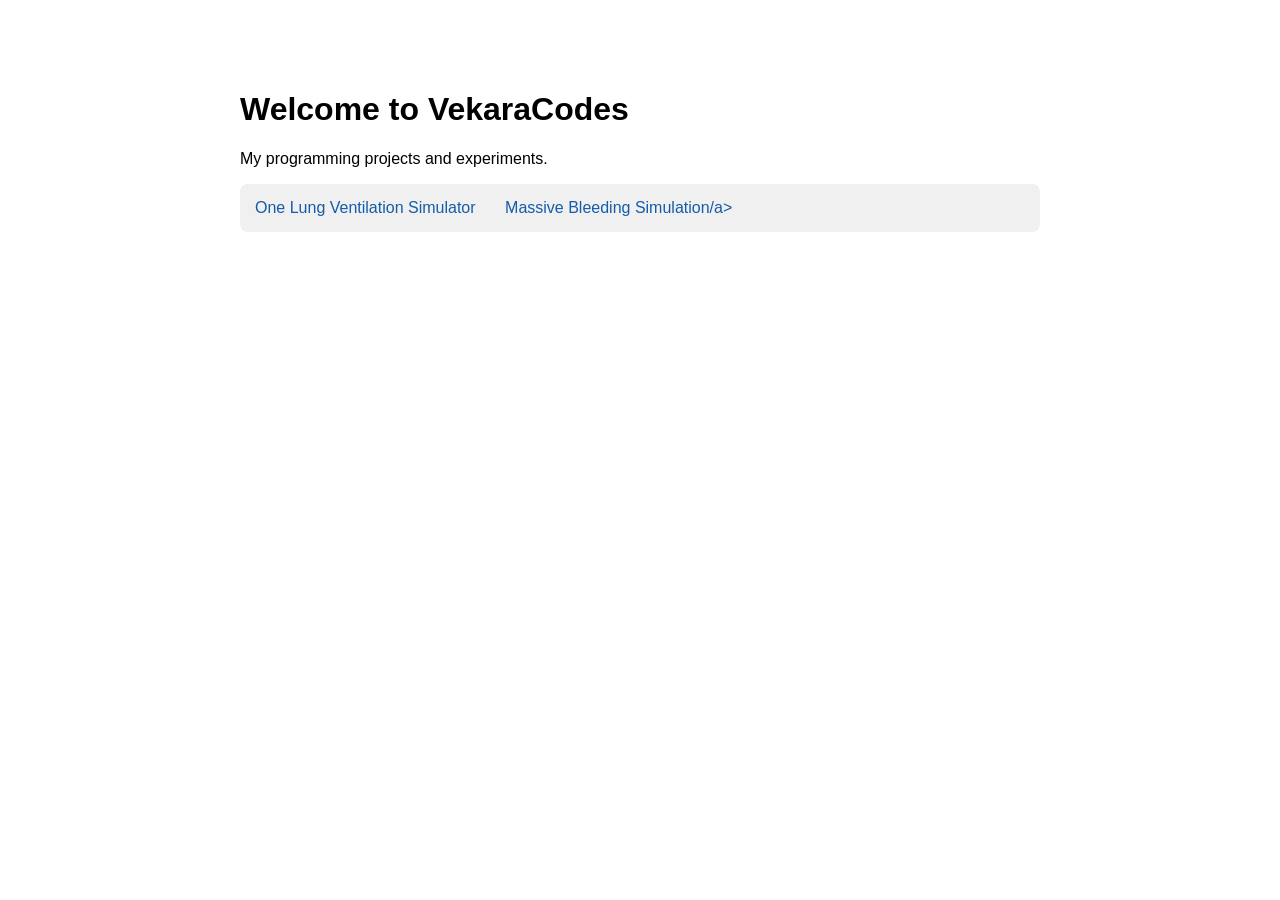
==== index.html @ c57f1594 "Add files via upload" ====
<!DOCTYPE html>
<html lang="en">
<head>
    <meta charset="UTF-8">
    <meta name="viewport"
          content="width=device-width, initial-scale=1">
    <title>VesaCodes</title>

    <style>
        body {
            font-family: Arial, sans-serif;
            max-width: 800px;
            margin: 50px auto;
            padding: 20px;
        }

        nav {
            background: #f0f0f0;
            padding: 15px;
            border-radius: 8px;
        }

        nav a {
            margin-right: 25px;
            text-decoration: none;
            color: #145ca8;
        }

        nav a:hover {
            text-decoration: underline;
        }
    </style>
</head>

<body>
    <h1>Welcome to VekaraCodes</h1>
    <p>My programming projects and experiments.</p>

    <nav>
        <a href="OneLungVentilation.html">One Lung Ventilation Simulator</a>
        <a href="MassiveBleed.html">Massive Bleeding Simulation/a>
    </nav>
</body>
</html>
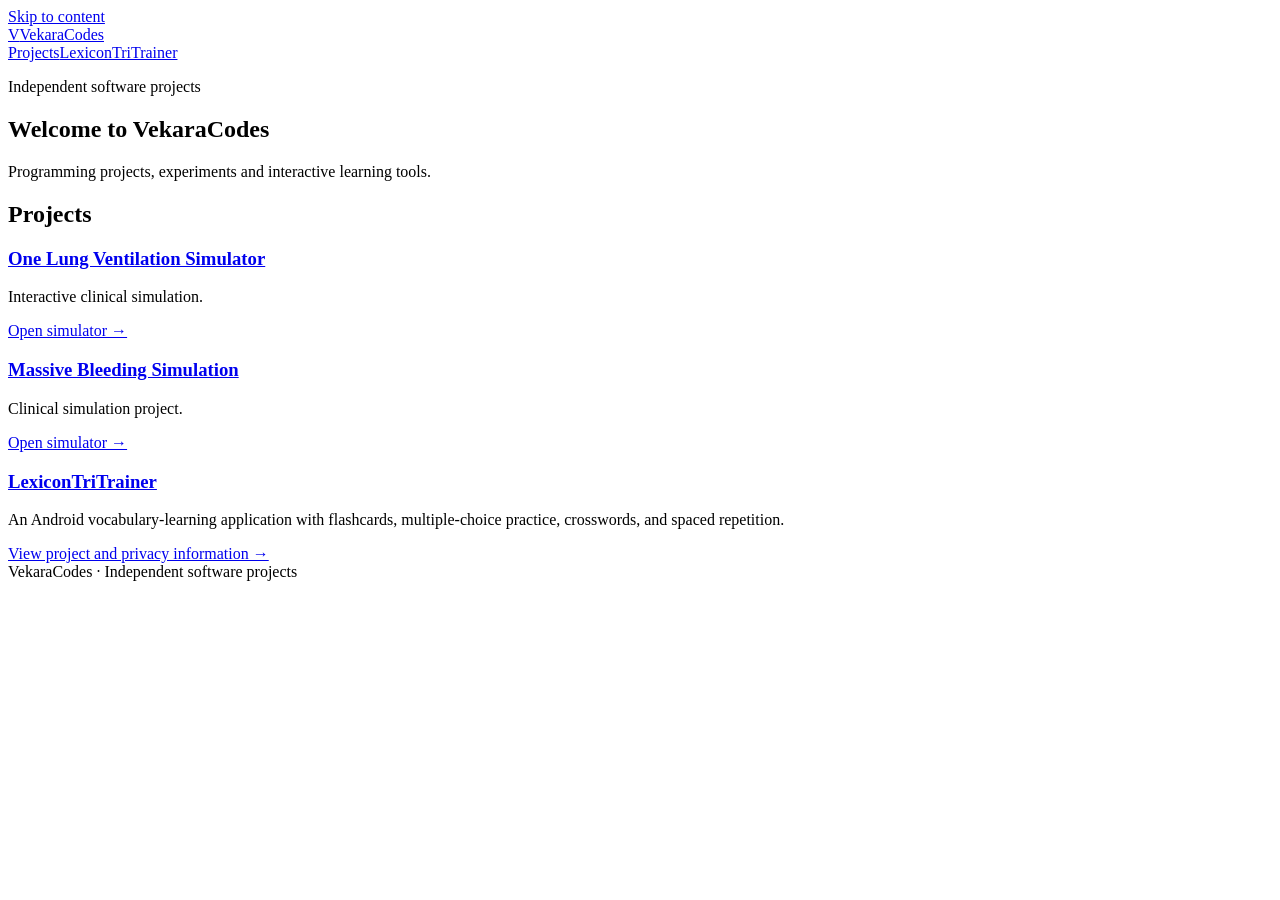
==== commit 13cdb9c7: "Add files via upload" ====
--- a/index.html
+++ b/index.html
@@ -1,45 +1,33 @@
-
 <!DOCTYPE html>
 <html lang="en">
 <head>
-    <meta charset="UTF-8">
-    <meta name="viewport"
-          content="width=device-width, initial-scale=1">
-    <title>VesaCodes</title>
-
-    <style>
-        body {
-            font-family: Arial, sans-serif;
-            max-width: 800px;
-            margin: 50px auto;
-            padding: 20px;
-        }
-
-        nav {
-            background: #f0f0f0;
-            padding: 15px;
-            border-radius: 8px;
-        }
-
-        nav a {
-            margin-right: 25px;
-            text-decoration: none;
-            color: #145ca8;
-        }
-
-        nav a:hover {
-            text-decoration: underline;
-        }
-    </style>
+  <meta charset="UTF-8">
+  <meta name="viewport" content="width=device-width, initial-scale=1">
+  <meta name="description" content="VekaraCodes: independent software projects, simulators and learning tools.">
+  <title>VekaraCodes | Projects</title>
+  <link rel="stylesheet" href="assets/site.css">
 </head>
-
 <body>
+<a class="skip-link" href="#main">Skip to content</a>
+<header class="site-header"><div class="site-header-inner">
+  <a class="brand" href="./"><span class="brand-mark">V</span>VekaraCodes</a>
+  <nav aria-label="Main navigation"><a href="#projects">Projects</a><a href="lexicontritrainer/">LexiconTriTrainer</a></nav>
+</div></header>
+<main class="container" id="main">
+  <section class="hero">
+    <p class="kicker">Independent software projects</p>
     <h1>Welcome to VekaraCodes</h1>
-    <p>My programming projects and experiments.</p>
-
-    <nav>
-        <a href="OneLungVentilation.html">One Lung Ventilation Simulator</a>
-        <a href="MassiveBleed.html">Massive Bleeding Simulation/a>
-    </nav>
+    <p class="lead">Programming projects, experiments and interactive learning tools.</p>
+  </section>
+  <section id="projects" aria-label="Software projects">
+    <h2 class="section-heading">Projects</h2>
+    <div class="project-list">
+      <article class="project"><h3><a href="OneLungVentilation.html">One Lung Ventilation Simulator</a></h3><p>Interactive clinical simulation.</p><a class="go" href="OneLungVentilation.html">Open simulator →</a></article>
+      <article class="project"><h3><a href="MassiveBleed.html">Massive Bleeding Simulation</a></h3><p>Clinical simulation project.</p><a class="go" href="MassiveBleed.html">Open simulator →</a></article>
+      <article class="project"><h3><a href="lexicontritrainer/">LexiconTriTrainer</a></h3><p>An Android vocabulary-learning application with flashcards, multiple-choice practice, crosswords, and spaced repetition.</p><a class="go" href="lexicontritrainer/">View project and privacy information →</a></article>
+    </div>
+  </section>
+</main>
+<footer><div class="container">VekaraCodes · Independent software projects</div></footer>
 </body>
 </html>
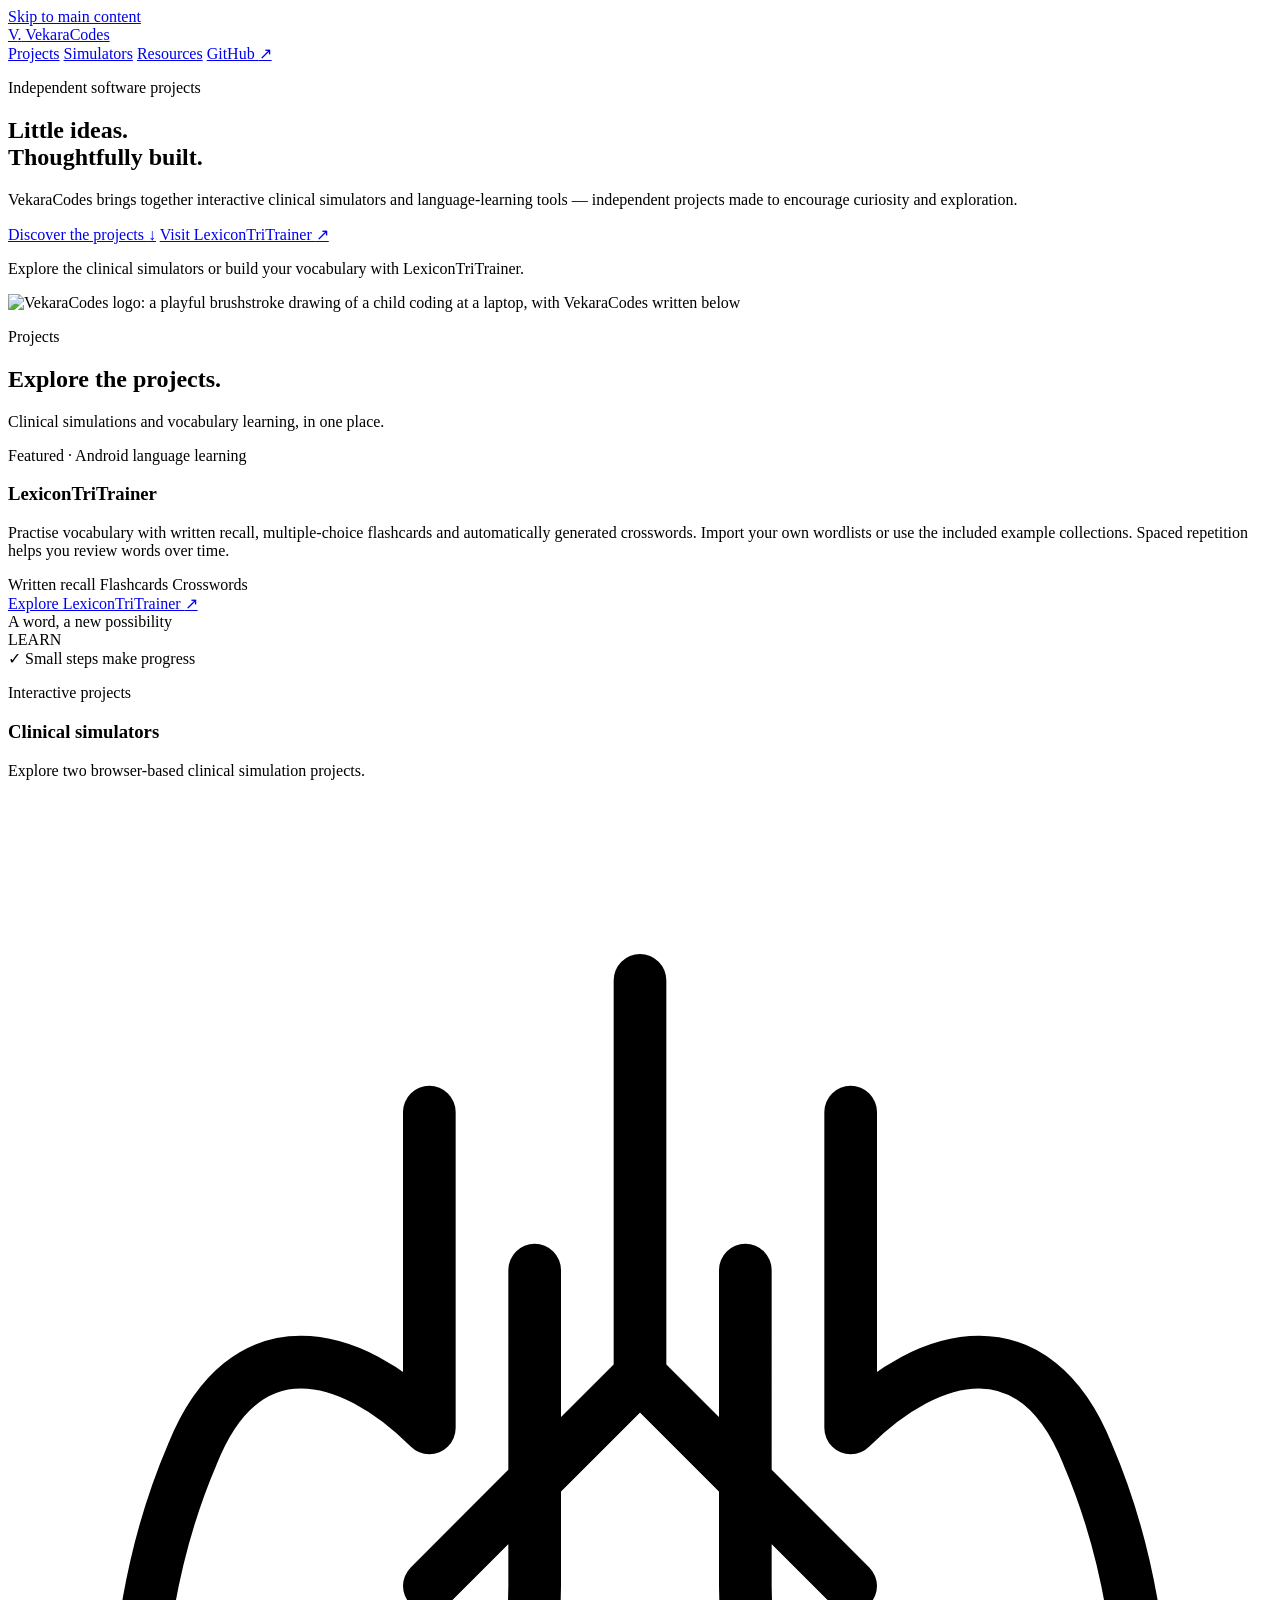
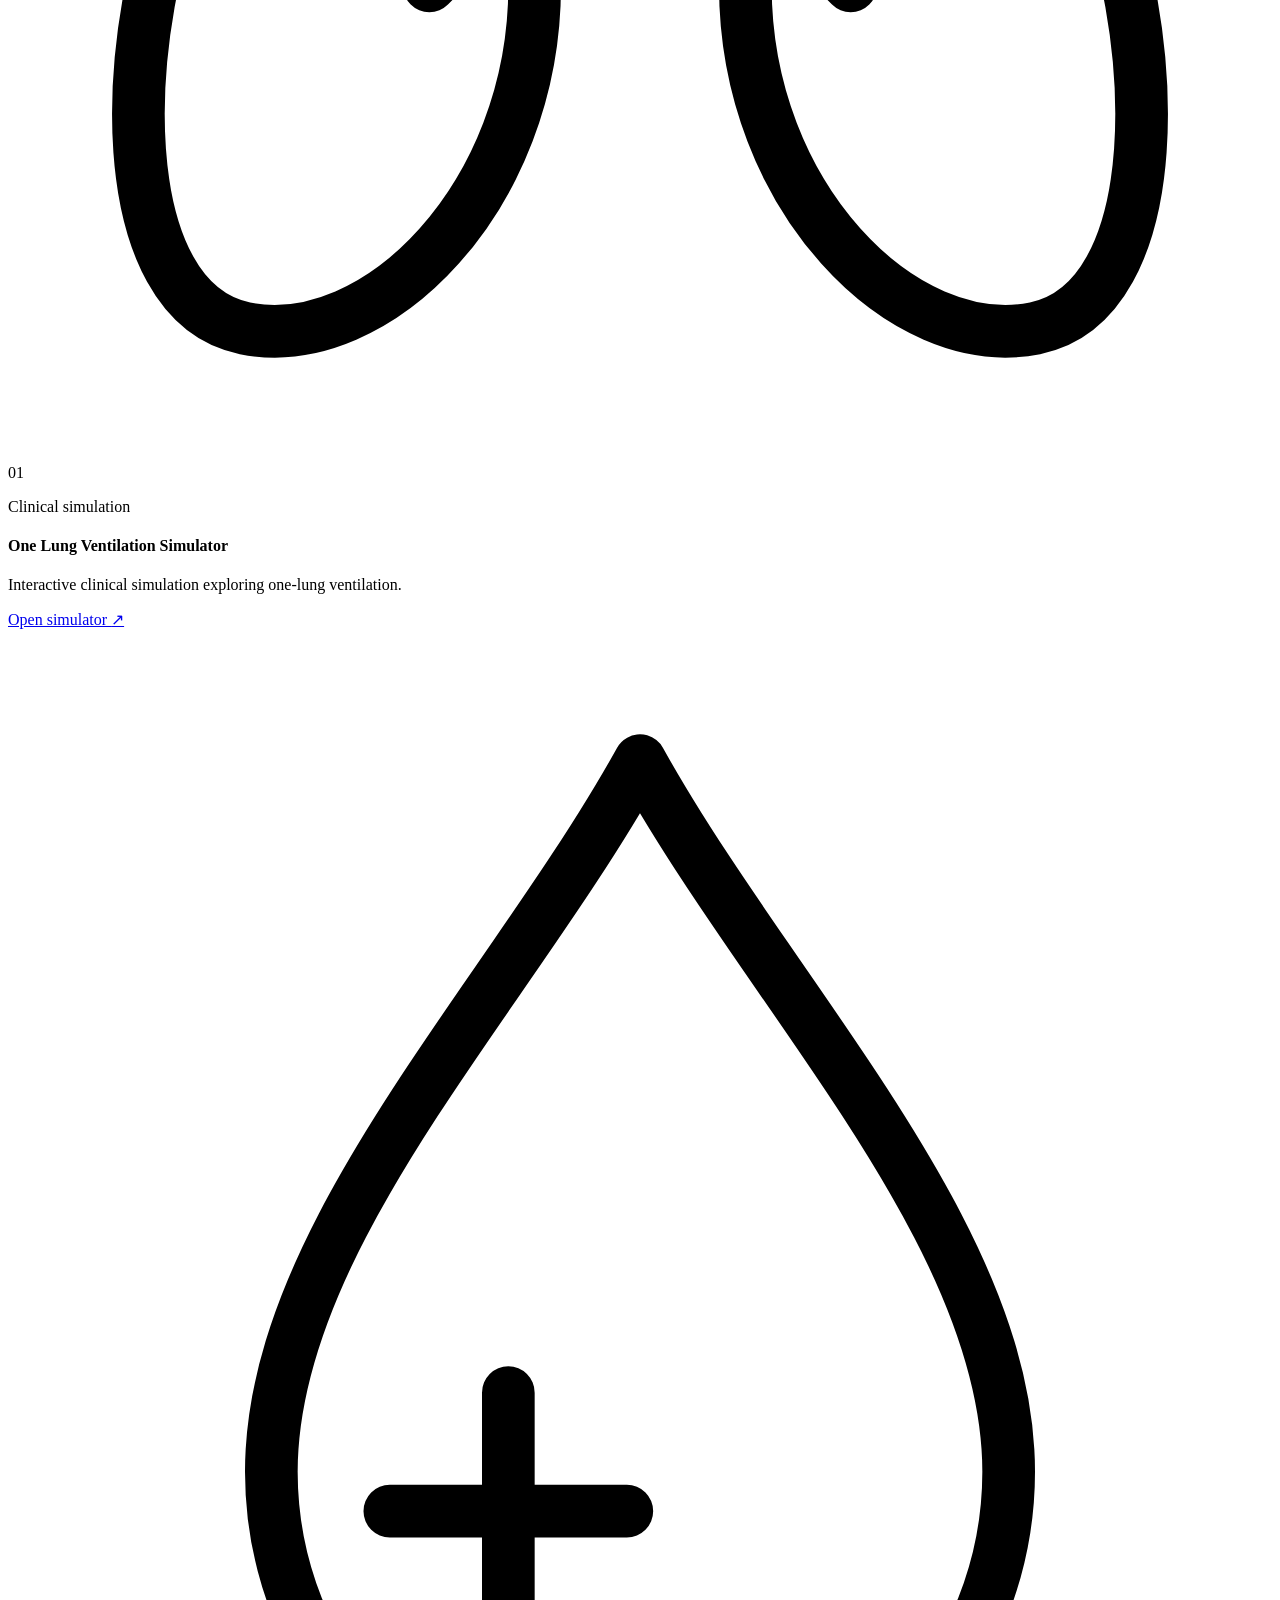
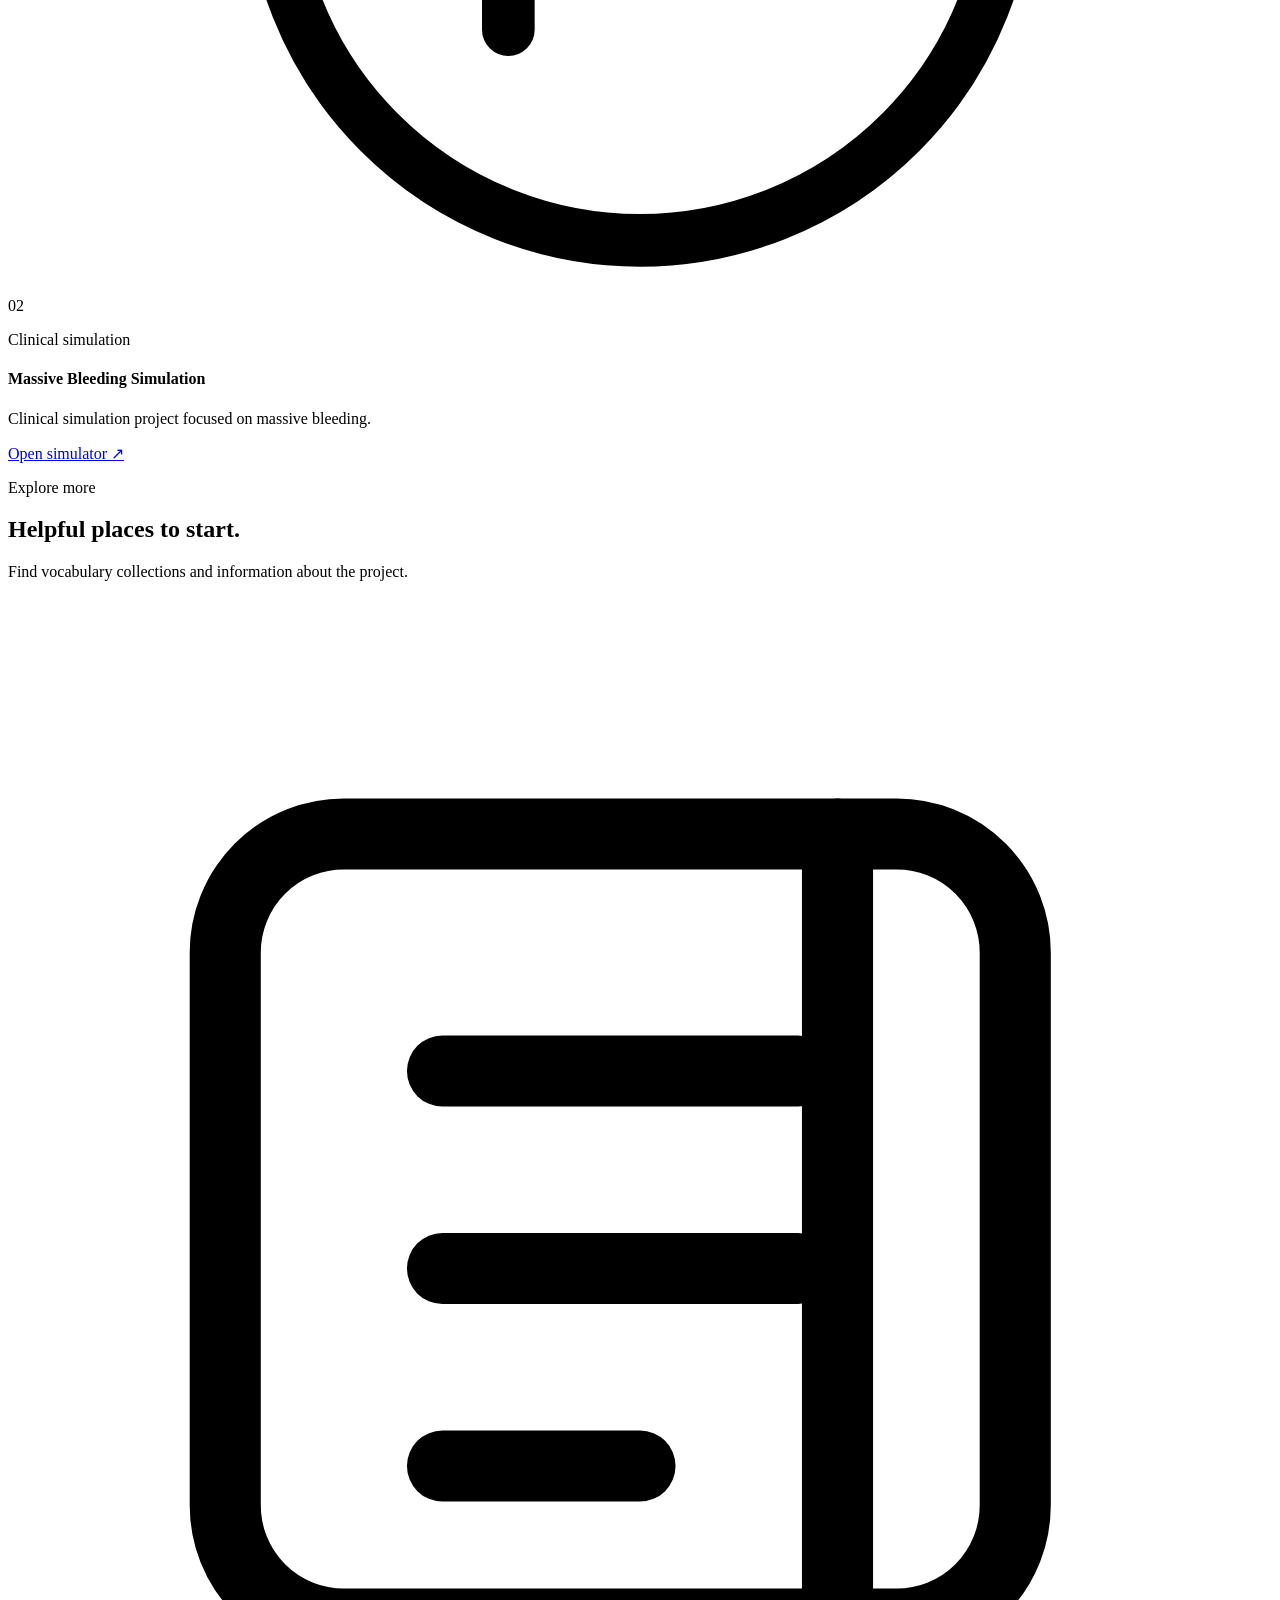
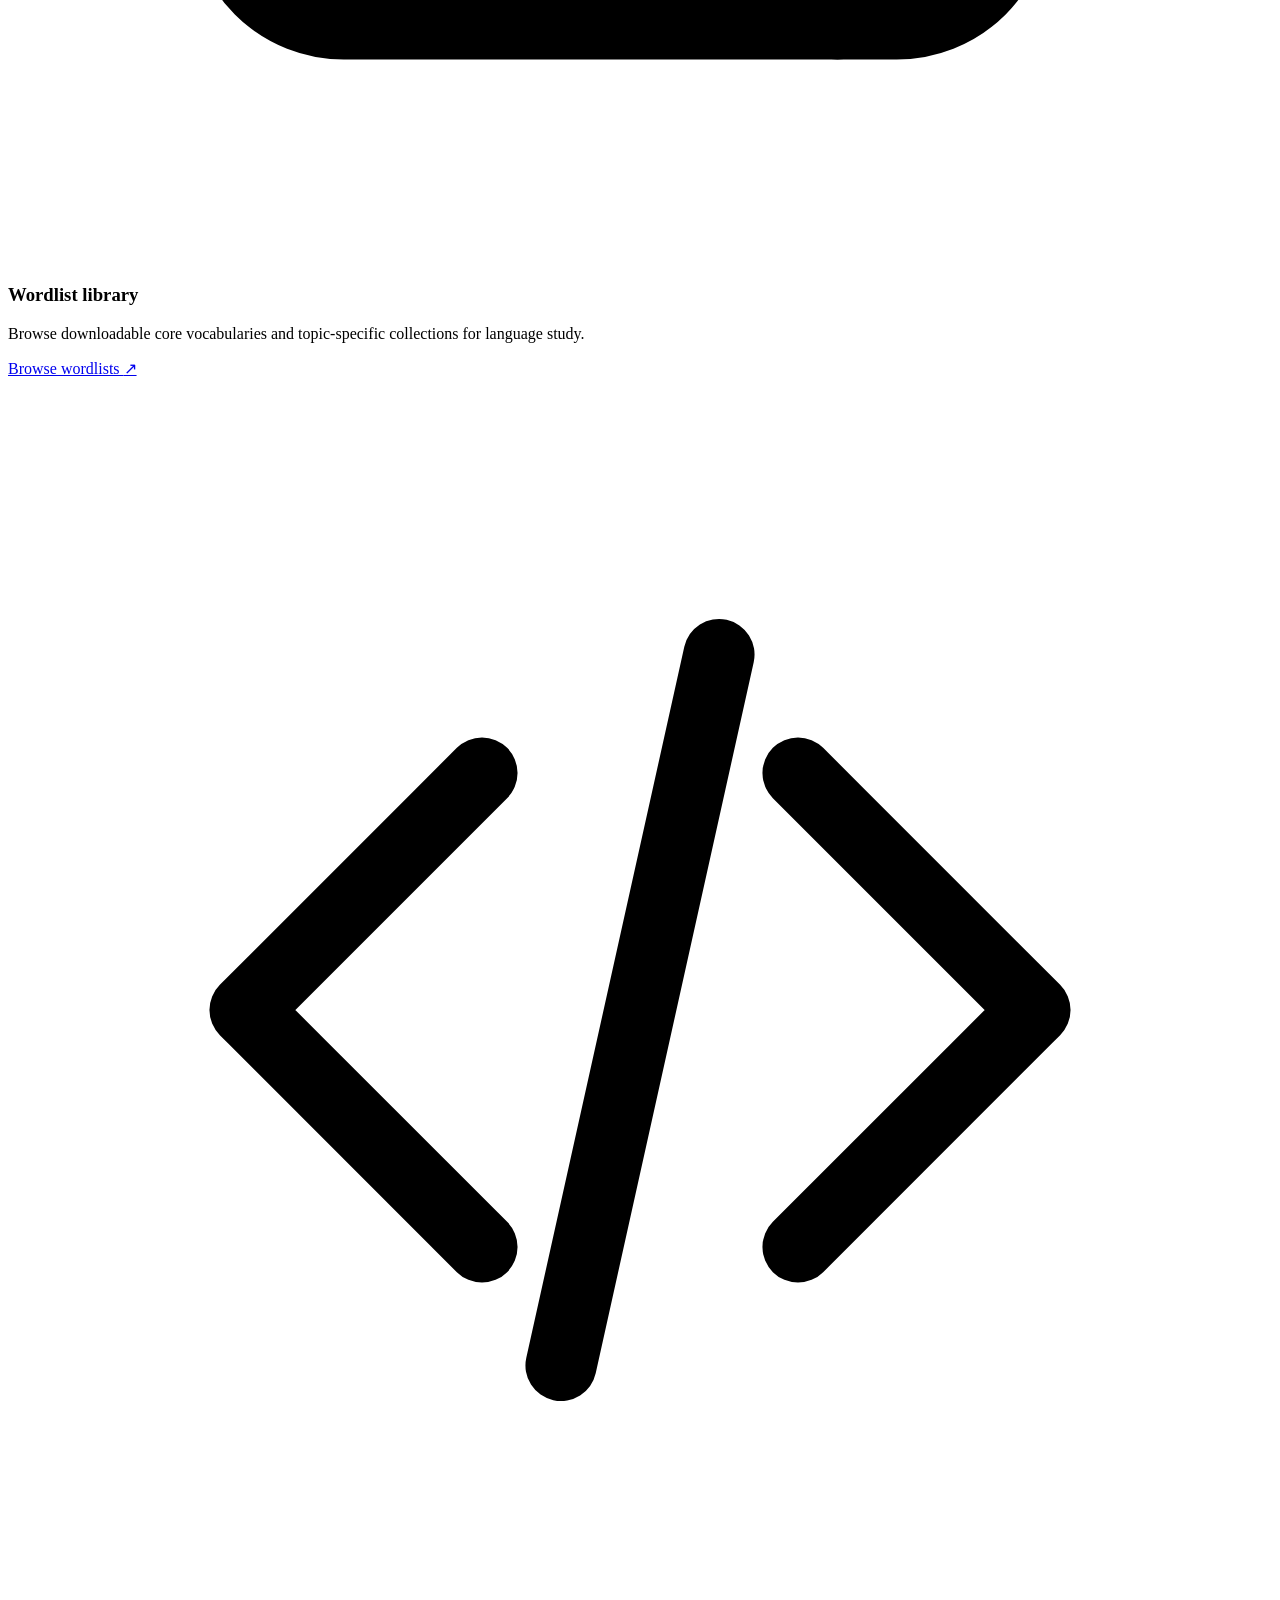
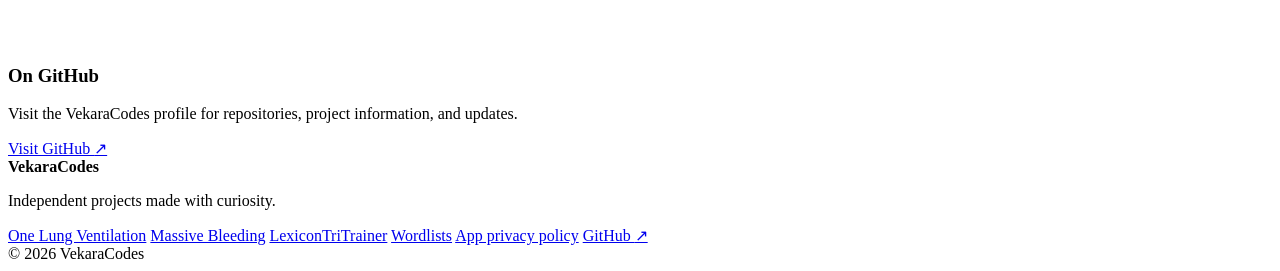
==== commit e663a41a: "Add files via upload" ====
--- a/index.html
+++ b/index.html
@@ -1,33 +1,174 @@
-<!DOCTYPE html>
+<!doctype html>
 <html lang="en">
 <head>
-  <meta charset="UTF-8">
+  <meta charset="utf-8">
   <meta name="viewport" content="width=device-width, initial-scale=1">
-  <meta name="description" content="VekaraCodes: independent software projects, simulators and learning tools.">
-  <title>VekaraCodes | Projects</title>
-  <link rel="stylesheet" href="assets/site.css">
+  <meta name="description" content="Explore VekaraCodes projects: clinical simulators, LexiconTriTrainer for Android, and free vocabulary wordlists.">
+  <meta name="theme-color" content="#f7f9f5">
+  <meta name="color-scheme" content="light">
+  <title>VekaraCodes — Little ideas, thoughtfully built</title>
+  <link rel="stylesheet" href="assets/vekaracodes-home.css">
 </head>
 <body>
-<a class="skip-link" href="#main">Skip to content</a>
-<header class="site-header"><div class="site-header-inner">
-  <a class="brand" href="./"><span class="brand-mark">V</span>VekaraCodes</a>
-  <nav aria-label="Main navigation"><a href="#projects">Projects</a><a href="lexicontritrainer/">LexiconTriTrainer</a></nav>
-</div></header>
-<main class="container" id="main">
-  <section class="hero">
-    <p class="kicker">Independent software projects</p>
-    <h1>Welcome to VekaraCodes</h1>
-    <p class="lead">Programming projects, experiments and interactive learning tools.</p>
-  </section>
-  <section id="projects" aria-label="Software projects">
-    <h2 class="section-heading">Projects</h2>
-    <div class="project-list">
-      <article class="project"><h3><a href="OneLungVentilation.html">One Lung Ventilation Simulator</a></h3><p>Interactive clinical simulation.</p><a class="go" href="OneLungVentilation.html">Open simulator →</a></article>
-      <article class="project"><h3><a href="MassiveBleed.html">Massive Bleeding Simulation</a></h3><p>Clinical simulation project.</p><a class="go" href="MassiveBleed.html">Open simulator →</a></article>
-      <article class="project"><h3><a href="lexicontritrainer/">LexiconTriTrainer</a></h3><p>An Android vocabulary-learning application with flashcards, multiple-choice practice, crosswords, and spaced repetition.</p><a class="go" href="lexicontritrainer/">View project and privacy information →</a></article>
+  <a class="skip-link" href="#main-content">Skip to main content</a>
+
+  <header class="site-header">
+    <div class="container nav-wrap">
+      <a class="site-brand" href="./" aria-label="VekaraCodes homepage">
+        <span class="brand-symbol" aria-hidden="true">V<span class="brand-dot">.</span></span>
+        <span>VekaraCodes</span>
+      </a>
+      <nav aria-label="Main navigation" class="site-nav">
+        <a href="#projects">Projects</a>
+        <a href="#simulators">Simulators</a>
+        <a href="#resources">Resources</a>
+        <a class="nav-external" href="https://github.com/VekaraCodes" target="_blank" rel="noopener noreferrer">GitHub <span aria-hidden="true">↗</span></a>
+      </nav>
     </div>
-  </section>
-</main>
-<footer><div class="container">VekaraCodes · Independent software projects</div></footer>
+  </header>
+
+  <main id="main-content">
+    <section class="hero" aria-labelledby="hero-title">
+      <div class="container hero-grid">
+        <div class="hero-copy">
+          <p class="eyebrow"><span class="eyebrow-marker" aria-hidden="true"></span> Independent software projects</p>
+          <h1 id="hero-title">Little ideas.<br><span>Thoughtfully built.</span></h1>
+          <p class="hero-description">VekaraCodes brings together interactive clinical simulators and language-learning tools — independent projects made to encourage curiosity and exploration.</p>
+          <div class="hero-actions">
+            <a class="button button-primary" href="#projects">Discover the projects <span aria-hidden="true">↓</span></a>
+            <a class="button button-outline" href="lexicontritrainer/">Visit LexiconTriTrainer <span aria-hidden="true">↗</span></a>
+          </div>
+          <p class="hero-caption">Explore the clinical simulators or build your vocabulary with LexiconTriTrainer.</p>
+        </div>
+        <div class="logo-composition">
+          <div class="logo-image-wrap">
+            <img src="assets/vekaracodes-logo.webp" alt="VekaraCodes logo: a playful brushstroke drawing of a child coding at a laptop, with VekaraCodes written below" width="1024" height="1024" fetchpriority="high" decoding="async">
+          </div>
+          <div class="logo-accent" aria-hidden="true"></div>
+        </div>
+      </div>
+    </section>
+
+    <section class="featured section" id="projects" aria-labelledby="projects-title">
+      <div class="container">
+        <div class="section-intro">
+          <p class="eyebrow"><span class="eyebrow-marker" aria-hidden="true"></span> Projects</p>
+          <h2 id="projects-title">Explore the projects.</h2>
+          <p>Clinical simulations and vocabulary learning, in one place.</p>
+        </div>
+        <article class="project-panel" aria-labelledby="lexicon-title">
+          <div class="project-content">
+            <span class="project-type">Featured · Android language learning</span>
+            <h3 id="lexicon-title">LexiconTriTrainer</h3>
+            <p>Practise vocabulary with written recall, multiple-choice flashcards and automatically generated crosswords. Import your own wordlists or use the included example collections. Spaced repetition helps you review words over time.</p>
+            <div class="project-modes" aria-label="Training modes">
+              <span>Written recall</span>
+              <span>Flashcards</span>
+              <span>Crosswords</span>
+            </div>
+            <a class="button button-light" href="lexicontritrainer/">Explore LexiconTriTrainer <span aria-hidden="true">↗</span></a>
+          </div>
+          <div class="project-illustration" aria-hidden="true">
+            <div class="mini-window">
+              <div class="mini-window-head"><span class="mini-caption">A word, a new possibility</span><span class="mini-dots"><i></i><i></i><i></i></span></div>
+              <div class="letter-tiles">
+                <span>L</span><span>E</span><span>A</span><span>R</span><span>N</span>
+              </div>
+              <div class="mini-divider"></div>
+              <div class="mini-lines"><i></i><i></i><i></i></div>
+              <div class="mini-check"><span aria-hidden="true">✓</span> Small steps make progress</div>
+            </div>
+          </div>
+        </article>
+
+        <div class="simulation-section" id="simulators" aria-labelledby="simulators-title">
+          <div class="simulation-heading">
+            <div>
+              <p class="eyebrow"><span class="eyebrow-marker" aria-hidden="true"></span> Interactive projects</p>
+              <h3 id="simulators-title">Clinical simulators</h3>
+            </div>
+            <p>Explore two browser-based clinical simulation projects.</p>
+          </div>
+          <div class="simulation-grid">
+            <article class="simulation-card" aria-labelledby="lung-title">
+              <div class="simulation-card-top">
+                <div class="simulation-icon" aria-hidden="true">
+                  <svg viewBox="0 0 48 48" fill="none" stroke="currentColor" stroke-width="2" stroke-linecap="round" stroke-linejoin="round">
+                    <path d="M24 7v15m0 0-8 8m8-8 8 8M16 12v12c-3-3-7-4-9 1-3 7-3 17 2 18 5 1 11-5 11-13V18m12-6v12c3-3 7-4 9 1 3 7 3 17-2 18-5 1-11-5-11-13V18"/>
+                  </svg>
+                </div>
+                <span class="simulation-number">01</span>
+              </div>
+              <p class="simulation-tag">Clinical simulation</p>
+              <h4 id="lung-title">One Lung Ventilation Simulator</h4>
+              <p>Interactive clinical simulation exploring one-lung ventilation.</p>
+              <a class="card-link" href="OneLungVentilation.html">Open simulator <span aria-hidden="true">↗</span></a>
+            </article>
+            <article class="simulation-card" aria-labelledby="bleed-title">
+              <div class="simulation-card-top">
+                <div class="simulation-icon" aria-hidden="true">
+                  <svg viewBox="0 0 48 48" fill="none" stroke="currentColor" stroke-width="2" stroke-linecap="round" stroke-linejoin="round">
+                    <path d="M24 5C19 14 10 23 10 32a14 14 0 0 0 28 0C38 23 29 14 24 5Z"/>
+                    <path d="M19 29v9m-4.5-4.5h9"/>
+                  </svg>
+                </div>
+                <span class="simulation-number">02</span>
+              </div>
+              <p class="simulation-tag">Clinical simulation</p>
+              <h4 id="bleed-title">Massive Bleeding Simulation</h4>
+              <p>Clinical simulation project focused on massive bleeding.</p>
+              <a class="card-link" href="MassiveBleed.html">Open simulator <span aria-hidden="true">↗</span></a>
+            </article>
+          </div>
+        </div>
+      </div>
+    </section>
+
+    <section id="resources" class="resources section" aria-labelledby="resources-title">
+      <div class="container">
+        <div class="section-intro">
+          <p class="eyebrow"><span class="eyebrow-marker" aria-hidden="true"></span> Explore more</p>
+          <h2 id="resources-title">Helpful places to start.</h2>
+          <p>Find vocabulary collections and information about the project.</p>
+        </div>
+        <div class="resource-grid">
+          <article class="resource-card">
+            <div class="resource-icon" aria-hidden="true">
+              <svg viewBox="0 0 32 32" fill="none" stroke="currentColor" stroke-width="1.8" stroke-linecap="round" stroke-linejoin="round"><rect x="5.5" y="6" width="20" height="20" rx="3"/><path d="M11 12h9M11 17h9M11 22h5M21 6v20"/></svg>
+            </div>
+            <h3>Wordlist library</h3>
+            <p>Browse downloadable core vocabularies and topic-specific collections for language study.</p>
+            <a class="card-link" href="lexicontritrainer/wordlists/">Browse wordlists <span aria-hidden="true">↗</span></a>
+          </article>
+          <article class="resource-card">
+            <div class="resource-icon" aria-hidden="true">
+              <svg viewBox="0 0 32 32" fill="none" stroke="currentColor" stroke-width="1.8" stroke-linecap="round" stroke-linejoin="round"><path d="M12 10 6 16l6 6M20 10l6 6-6 6M18 7l-4 18"/></svg>
+            </div>
+            <h3>On GitHub</h3>
+            <p>Visit the VekaraCodes profile for repositories, project information, and updates.</p>
+            <a class="card-link" href="https://github.com/VekaraCodes" target="_blank" rel="noopener noreferrer">Visit GitHub <span aria-hidden="true">↗</span></a>
+          </article>
+        </div>
+      </div>
+    </section>
+  </main>
+
+  <footer class="site-footer">
+    <div class="container footer-content">
+      <div>
+        <strong>VekaraCodes</strong>
+        <p>Independent projects made with curiosity.</p>
+      </div>
+      <nav aria-label="Footer navigation" class="footer-links">
+        <a href="OneLungVentilation.html">One Lung Ventilation</a>
+        <a href="MassiveBleed.html">Massive Bleeding</a>
+        <a href="lexicontritrainer/">LexiconTriTrainer</a>
+        <a href="lexicontritrainer/wordlists/">Wordlists</a>
+        <a href="lexicontritrainer/privacy-policy.html">App privacy policy</a>
+        <a href="https://github.com/VekaraCodes" target="_blank" rel="noopener noreferrer">GitHub <span aria-hidden="true">↗</span></a>
+      </nav>
+    </div>
+    <div class="container footer-bottom">© 2026 VekaraCodes</div>
+  </footer>
 </body>
 </html>
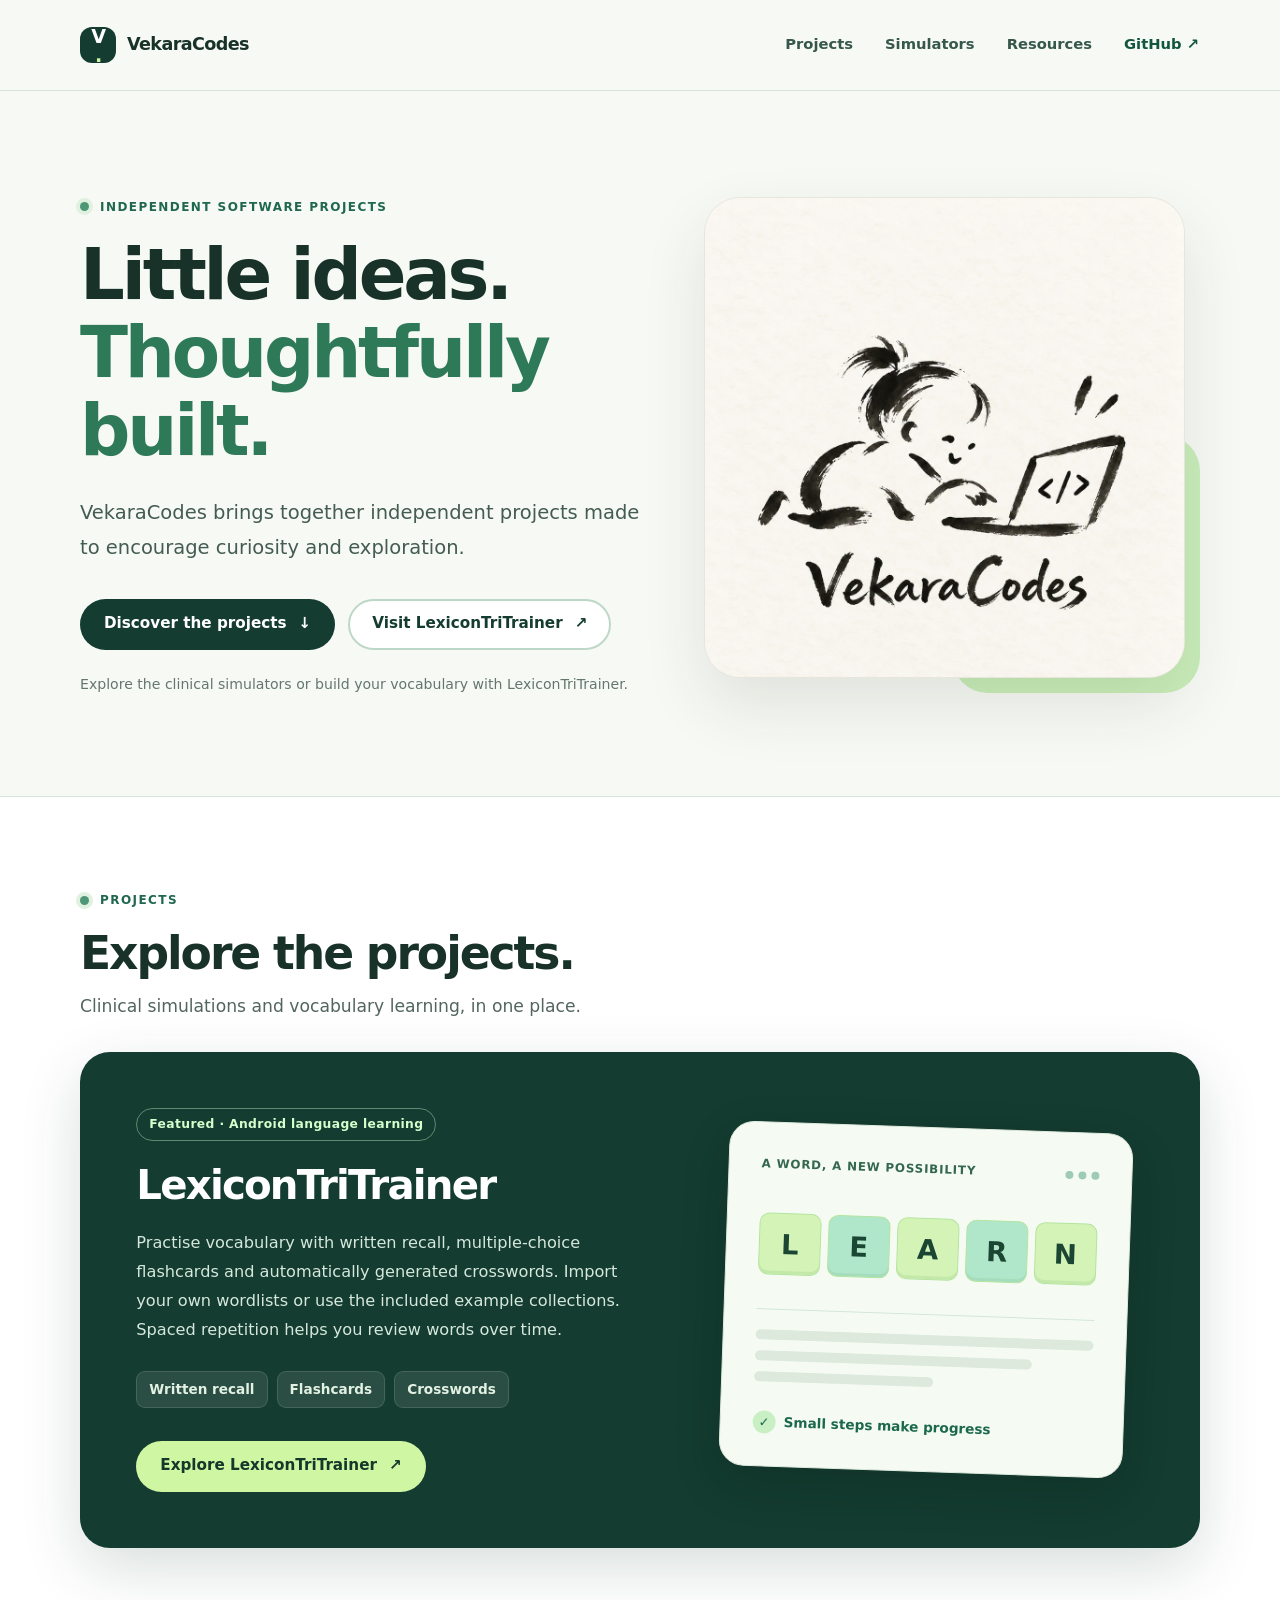
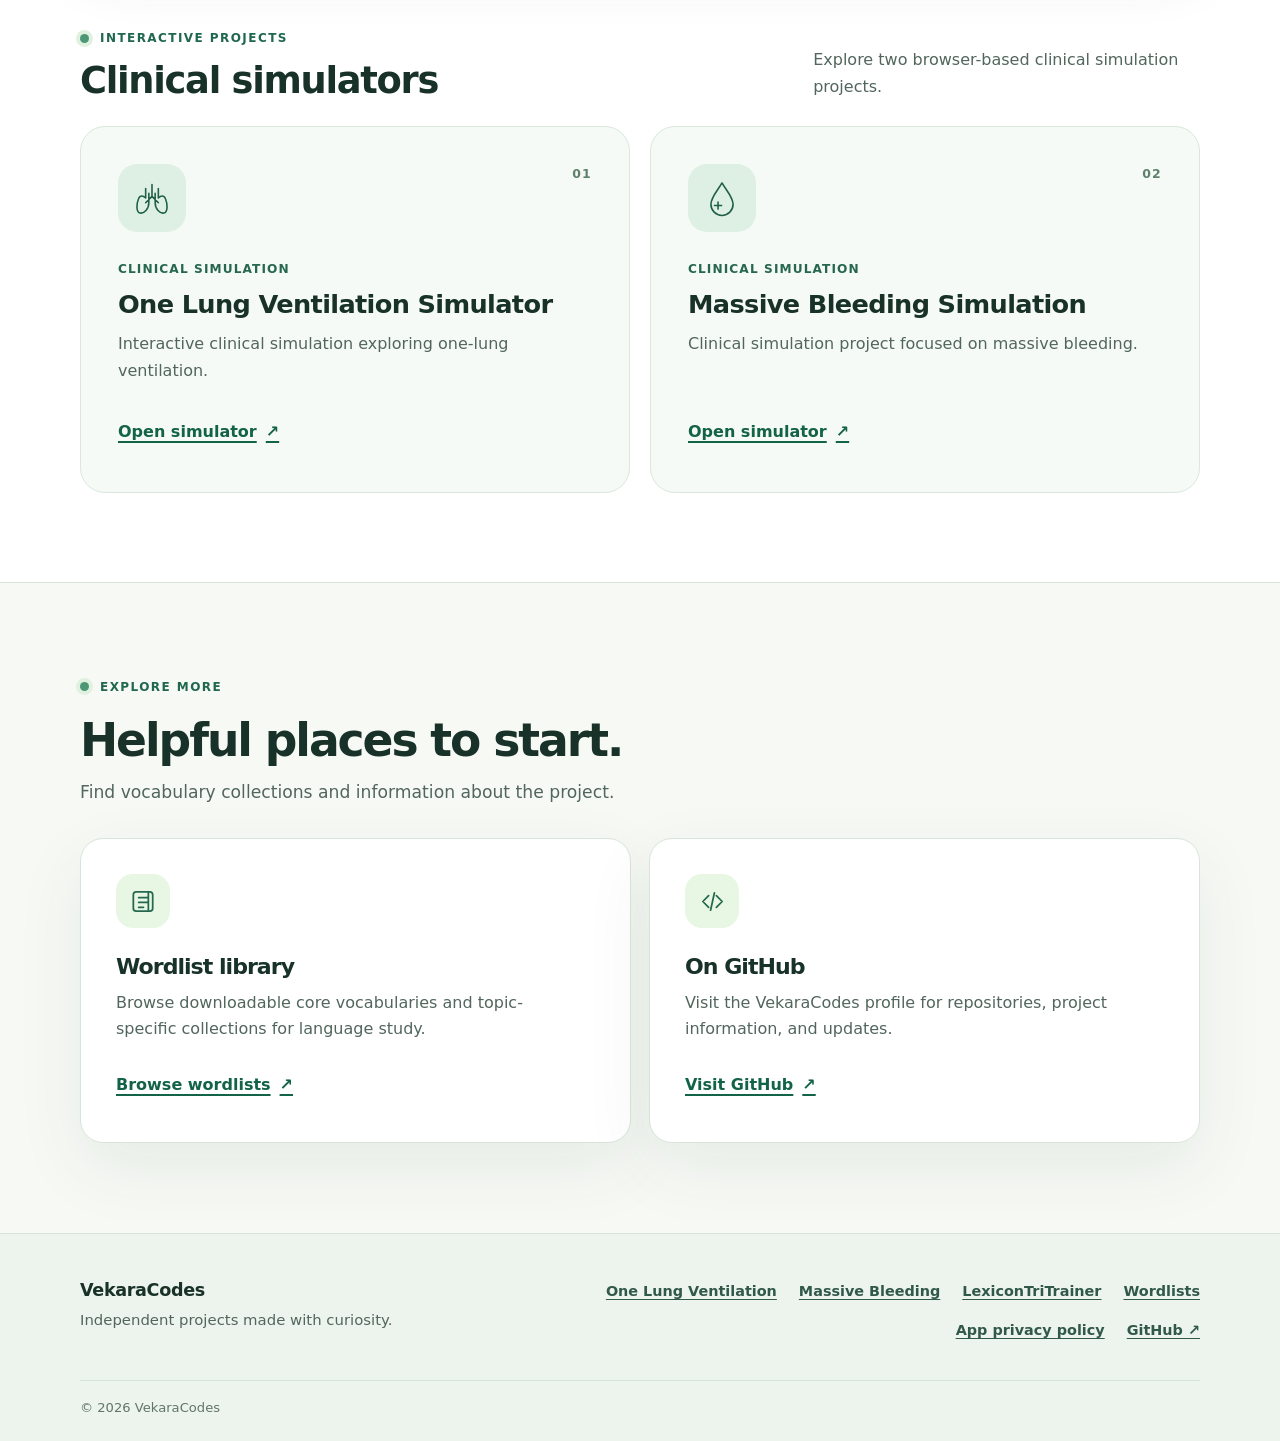
==== commit 4ea07857: "Update index.html" ====
--- a/index.html
+++ b/index.html
@@ -33,7 +33,7 @@
         <div class="hero-copy">
           <p class="eyebrow"><span class="eyebrow-marker" aria-hidden="true"></span> Independent software projects</p>
           <h1 id="hero-title">Little ideas.<br><span>Thoughtfully built.</span></h1>
-          <p class="hero-description">VekaraCodes brings together interactive clinical simulators and language-learning tools — independent projects made to encourage curiosity and exploration.</p>
+          <p class="hero-description">VekaraCodes brings together independent projects made to encourage curiosity and exploration.</p>
           <div class="hero-actions">
             <a class="button button-primary" href="#projects">Discover the projects <span aria-hidden="true">↓</span></a>
             <a class="button button-outline" href="lexicontritrainer/">Visit LexiconTriTrainer <span aria-hidden="true">↗</span></a>
--- a/assets/vekaracodes-home.css
+++ b/assets/vekaracodes-home.css
@@ -0,0 +1,181 @@
+/* VekaraCodes homepage — no external fonts, JavaScript, or third-party requests */
+:root {
+  color-scheme: light;
+  --background: #f7f9f5;
+  --background-soft: #eef5ee;
+  --surface: #ffffff;
+  --ink: #183229;
+  --muted: #52665d;
+  --forest: #143c30;
+  --forest-deep: #102e25;
+  --accent: #cff6a3;
+  --border: #d8e4db;
+  --shadow: 0 24px 70px rgba(20, 61, 41, .075);
+  --radius: 25px;
+}
+*, *::before, *::after { box-sizing: border-box; }
+html { scroll-behavior: smooth; }
+body {
+  margin: 0; min-width: 320px; background: var(--background); color: var(--ink);
+  font-family: system-ui, -apple-system, BlinkMacSystemFont, "Segoe UI", sans-serif;
+  line-height: 1.68; font-size: 16px; -webkit-font-smoothing: antialiased;
+}
+::selection { background: var(--accent); color: var(--forest-deep); }
+a { color: #0f654a; text-underline-offset: .22em; }
+a:hover { text-decoration-thickness: 2px; }
+a:focus-visible { outline: 3px solid #197552; outline-offset: 4px; border-radius: 5px; }
+img, svg { display: block; max-width: 100%; }
+.container { width: min(1120px, calc(100% - 48px)); margin-inline: auto; }
+.skip-link {
+  position: absolute; top: -100px; left: 16px; z-index: 100;
+  border: 2px solid #16684a; border-radius: 10px; background: white;
+  padding: 10px 18px; font-weight: 750; color: var(--forest-deep);
+}
+.skip-link:focus { top: 10px; }
+.site-header { background: rgba(247,249,245,.98); border-bottom: 1px solid var(--border); }
+.nav-wrap { min-height: 90px; display: flex; align-items: center; justify-content: space-between; gap: 20px; }
+.site-brand { display: inline-flex; align-items: center; gap: 11px; color: var(--ink); text-decoration: none; font-size: 1.1rem; font-weight: 830; letter-spacing: -.035em; }
+.site-brand:hover { text-decoration: none; }
+.brand-symbol { width: 36px; height: 36px; display: grid; place-items: center; background: var(--forest); color: white; border-radius: 12px; font-size: 1.2rem; line-height: 1; letter-spacing: -.06em; }
+.brand-dot { color: var(--accent); }
+.site-nav { display: flex; align-items: center; justify-content: flex-end; flex-wrap: wrap; gap: clamp(11px, 2.8vw, 30px); }
+.site-nav a { padding: 9px 1px; text-decoration: none; font-size: .92rem; font-weight: 700; color: #36584a; border-bottom: 2px solid transparent; }
+.site-nav a:hover { color: #0b583e; border-color: currentColor; }
+.site-nav .nav-external { color: #11563f; }
+.hero { overflow: hidden; padding: clamp(58px, 8vw, 111px) 0 clamp(54px, 8vw, 100px); }
+.hero-grid { display: grid; grid-template-columns: minmax(0, 1.06fr) minmax(0, .94fr); gap: clamp(36px, 5vw, 78px); align-items: center; }
+.hero-copy { min-width: 0; }
+.eyebrow { display: inline-flex; align-items: center; gap: 11px; color: #20674f; margin: 0 0 20px; text-transform: uppercase; font-size: .75rem; line-height: 1.5; letter-spacing: .12em; font-weight: 850; }
+.eyebrow-marker { display: block; flex: 0 0 auto; width: 9px; height: 9px; background: #4d9776; border-radius: 50%; box-shadow: 0 0 0 4px #e0f1df; }
+h1,h2,h3 { line-height: 1.11; letter-spacing: -.045em; }
+h1 { margin: 0 0 25px; font-size: clamp(2.6rem, 5.5vw, 5.25rem); font-weight: 850; }
+h1 span { color: #2d7958; }
+h2 { font-size: clamp(2rem, 3.8vw, 2.85rem); margin: 0 0 12px; }
+h3 { margin: 0 0 16px; font-size: 1.28rem; }
+p { margin: 0 0 1rem; }
+.hero-description { max-width: 54ch; font-size: clamp(1.06rem,1.55vw,1.22rem); color: #445c51; line-height: 1.8; }
+.hero-actions { margin-top: 33px; display: flex; flex-wrap: wrap; align-items: center; gap: 13px; }
+.button { display: inline-flex; justify-content: center; align-items: center; gap: 12px; min-height: 51px; padding: 12px 22px; border: 2px solid transparent; border-radius: 50px; text-decoration: none; font-weight: 780; font-size: .95rem; line-height: 1.3; transition: transform .17s ease, background-color .17s ease, border-color .17s ease; }
+.button:hover { transform: translateY(-2px); text-decoration: none; }
+.button-primary { background: var(--forest); color: white; }
+.button-primary:hover { background: #24634b; }
+.button-outline { background: white; border-color: #bed8c7; color: var(--forest); }
+.button-outline:hover { border-color: #6da58a; background: #f2f8f1; }
+.hero-caption { color: #64766d; font-size: .88rem; margin: 23px 0 0; }
+.logo-composition { position: relative; padding: 0 15px 15px 0; isolation: isolate; }
+.logo-image-wrap { position: relative; z-index: 1; background: #faf6ed; border-radius: 36px; border: 1px solid #e7e6dd; overflow: hidden; box-shadow: 0 28px 65px rgba(42, 43, 28, .11); }
+.logo-image-wrap img { width: 100%; height: auto; }
+.logo-accent { position: absolute; z-index: 0; inset: auto 0 0 auto; width: 50%; height: 52%; border-radius: 36px; background: #c9eeba; }
+.section { padding: clamp(60px, 7vw, 94px) 0; }
+.featured { background: #fff; border-top: 1px solid var(--border); border-bottom: 1px solid var(--border); }
+.section-intro { max-width: 670px; margin-bottom: 31px; }
+.section-intro > p:last-child { color: var(--muted); font-size: 1.075rem; margin: 0; }
+.project-panel { border-radius: 30px; background: var(--forest); display: grid; grid-template-columns: minmax(0, 1.08fr) minmax(0, .92fr); gap: clamp(28px, 5vw, 60px); align-items: center; overflow: hidden; padding: clamp(25px, 4.4vw, 58px); color: white; box-shadow: 0 20px 60px rgba(15, 57, 38, .16); }
+.project-type { display: inline-block; border: 1px solid rgba(217,248,213,.4); border-radius: 100px; padding: 5px 12px; font-size: .77rem; letter-spacing: .03em; font-weight: 770; color: #d6ffcd; margin-bottom: 23px; }
+.project-content h3 { max-width: 17ch; font-size: clamp(1.7rem, 3.15vw, 2.55rem); margin-bottom: 19px; }
+.project-content p { max-width: 54ch; color: #d6e8dd; font-size: 1.01rem; line-height: 1.8; }
+.project-modes { display: flex; gap: 9px; flex-wrap: wrap; margin: 27px 0 33px; }
+.project-modes span { color: #e3f1e4; font-size: .85rem; font-weight: 650; padding: 6px 12px; border-radius: 9px; background: rgba(255,255,255,.095); border: 1px solid rgba(255,255,255,.13); }
+.button-light { background: var(--accent); color: #143829; }
+.button-light:hover { background: #e6ffc7; }
+.project-illustration { min-width: 0; padding: clamp(5px, 2vw, 16px); }
+.mini-window { background: #f5fbf3; border: 1px solid #e0eadf; border-radius: 25px; padding: clamp(16px, 3vw, 32px); box-shadow: 0 17px 46px rgba(5, 21, 14, .2); transform: rotate(2deg); }
+.mini-window-head { display: flex; justify-content: space-between; gap: 10px; align-items: center; color: #35674e; margin-bottom: 38px; }
+.mini-caption { font-size: .74rem; font-weight: 790; letter-spacing: .07em; text-transform: uppercase; }
+.mini-dots { display: flex; gap: 5px; }
+.mini-dots i { display: block; width: 8px; height: 8px; border-radius: 50%; background: #9dcbb5; }
+.letter-tiles { display: grid; grid-template-columns: repeat(5, minmax(0,1fr)); gap: clamp(3px, .6vw, 7px); }
+.letter-tiles span { display: grid; place-items: center; aspect-ratio: 1; min-width: 0; background: #d4f4b7; border: 1px solid #b5e49f; border-radius: 10px; color: #1b4633; font-size: clamp(1rem, 2.15vw, 1.75rem); font-weight: 880; box-shadow: inset 0 -3px rgba(63,115,66,.1); }
+.letter-tiles span:nth-child(2),.letter-tiles span:nth-child(4) { background: #b0e7cb; }
+.mini-divider { height: 1px; background: #d4e6d7; margin: 34px 0 20px; }
+.mini-lines { display: grid; gap: 11px; margin-bottom: 29px; }
+.mini-lines i { display: block; height: 10px; border-radius: 50px; background: #dce9dc; }
+.mini-lines i:nth-child(2) { width: 82%; }.mini-lines i:nth-child(3) { width: 53%; }
+.mini-check { color: #1c684d; font-size: .85rem; font-weight: 760; display: flex; align-items: center; gap: 8px; }
+.mini-check span { display: grid; place-items: center; border-radius: 50%; background: #c9efc5; width: 23px; height: 23px; font-size: .8rem; }
+.resources { background: var(--background); }
+.resource-grid { display: grid; grid-template-columns: repeat(2,minmax(0,1fr)); gap: 18px; }
+.resource-card { min-width: 0; border: 1px solid var(--border); border-radius: 23px; padding: clamp(24px, 3vw, 35px); background: white; box-shadow: var(--shadow); }
+.resource-icon { width: 54px; height: 54px; background: #e8f6e4; border-radius: 17px; display: grid; place-items: center; color: #24694e; margin-bottom: 27px; }
+.resource-icon svg { width: 31px; height: 31px; }
+.resource-card h3 { font-size: 1.38rem; margin-bottom: 10px; }
+.resource-card p { max-width: 43ch; color: var(--muted); margin-bottom: 20px; }
+.card-link { display: inline-flex; align-items: center; min-height: 44px; gap: 9px; font-weight: 790; text-decoration-thickness: 1.5px; color: #126347; }
+.site-footer { border-top: 1px solid var(--border); background: #edf3ed; padding: 42px 0 22px; }
+.footer-content { display: flex; align-items: flex-start; justify-content: space-between; gap: 26px; }
+.footer-content strong { font-size: 1.1rem; letter-spacing: -.02em; }
+.footer-content p { color: var(--muted); font-size: .93rem; margin: 3px 0 0; }
+.footer-links { display: flex; flex-wrap: wrap; justify-content: flex-end; gap: 9px 22px; max-width: 610px; }
+.footer-links a { color: #31594a; font-size: .9rem; font-weight: 650; padding: 3px 0; }
+.footer-bottom { border-top: 1px solid #d5e2d7; margin-top: 35px; padding-top: 16px; color: #61766a; font-size: .82rem; }
+@media (max-width: 900px) {
+  .hero-grid { grid-template-columns: 1fr 0.83fr; gap: 24px; }
+  .hero h1 { font-size: clamp(2.5rem,5.3vw,4.2rem); }
+  .project-panel { gap: 18px; }
+  .project-content h3 { font-size: 2rem; }
+  .mini-window-head { margin-bottom: 25px; }
+}
+@media (max-width: 700px) {
+  .container { width: min(100% - 36px, 550px); }
+  .nav-wrap { min-height: unset; padding: 15px 0; align-items: flex-start; flex-wrap: wrap; }
+  .site-brand { font-size: 1rem; }
+  .site-nav { width: 100%; justify-content: flex-start; gap: 20px; }
+  .site-nav a { padding: 6px 1px; }
+  .hero { padding: 57px 0 65px; }
+  .hero-grid { grid-template-columns: 1fr; gap: 35px; }
+  .hero h1 { font-size: clamp(2.65rem, 10vw, 4.1rem); }
+  .hero-description { font-size: 1.07rem; }
+  .logo-composition { width: min(100%, 400px); margin: 0 auto; }
+  .logo-image-wrap { border-radius: 25px; }
+  .project-panel { grid-template-columns: 1fr; }
+  .project-content h3 { font-size: clamp(1.75rem, 7vw, 2.2rem); }
+  .project-illustration { max-width: 390px; width: 100%; margin: 0 auto; padding: 4px; }
+  .mini-window { transform: rotate(0deg); }
+  .letter-tiles span { font-size: clamp(1.15rem, 5vw, 1.5rem); }
+  .resource-grid { grid-template-columns: 1fr; }
+  .footer-content { flex-direction: column; }
+  .footer-links { justify-content: flex-start; }
+}
+@media (max-width: 390px) {
+  .container { width: calc(100% - 30px); }
+  .site-nav { gap: 15px; }
+  .site-nav a { font-size: .89rem; }
+  .button { width: 100%; }
+  .project-panel { padding: 22px; }
+  .project-modes { gap: 6px; }
+  .project-modes span { font-size: .8rem; }
+}
+@media (prefers-reduced-motion: reduce) {
+  html { scroll-behavior: auto; }
+  *, *::before, *::after { transition: none !important; animation: none !important; }
+}
+@media (prefers-contrast: more) {
+  :root { --muted: #30483c; --border: #899f90; }
+  .site-nav a { text-decoration: underline; }
+  .button-outline, .resource-card { border-color: #556e59; }
+}
+
+/* Original VekaraCodes clinical simulators, preserved and given equal prominence. */
+.simulation-section { margin-top: clamp(54px, 6vw, 78px); scroll-margin-top: 28px; }
+.simulation-heading { display: flex; align-items: end; justify-content: space-between; gap: 24px; margin-bottom: 23px; }
+.simulation-heading .eyebrow { margin-bottom: 12px; }
+.simulation-heading h3 { font-size: clamp(1.7rem, 3vw, 2.3rem); line-height: 1.2; margin: 0; letter-spacing: -.035em; }
+.simulation-heading > p { color: var(--muted); margin: 0 0 3px; max-width: 38ch; }
+.simulation-grid { display: grid; grid-template-columns: repeat(2,minmax(0,1fr)); gap: 20px; }
+.simulation-card { display: flex; flex-direction: column; border-radius: 25px; padding: clamp(24px,3.1vw,37px); background: #f6faf6; border: 1px solid #d9e7dd; min-width: 0; }
+.simulation-card-top { display: flex; align-items: flex-start; justify-content: space-between; margin-bottom: 27px; }
+.simulation-icon { width: 68px; height: 68px; display: grid; place-items: center; border-radius: 19px; background: #def0e4; color: #205f48; }
+.simulation-icon svg { width: 38px; height: 38px; }
+.simulation-number { color: #5f806d; font-size: .78rem; font-weight: 750; letter-spacing: .1em; }
+.simulation-tag { margin: 0 0 8px; color: #27674f; font-size: .76rem; text-transform: uppercase; font-weight: 850; letter-spacing: .09em; }
+.simulation-card h4 { font-size: clamp(1.28rem,2vw,1.62rem); line-height: 1.3; letter-spacing: -.025em; margin: 0 0 10px; }
+.simulation-card > p:not(.simulation-tag) { color: var(--muted); margin: 0 0 26px; }
+.simulation-card .card-link { margin-top: auto; align-self: flex-start; }
+@media (max-width: 700px) {
+  .simulation-heading { flex-direction: column; align-items: flex-start; gap: 9px; }
+  .simulation-grid { grid-template-columns: 1fr; }
+  .simulation-card { padding: 25px; }
+}
+@media (prefers-contrast: more) {
+  .simulation-card { border-color: #556e59; }
+}
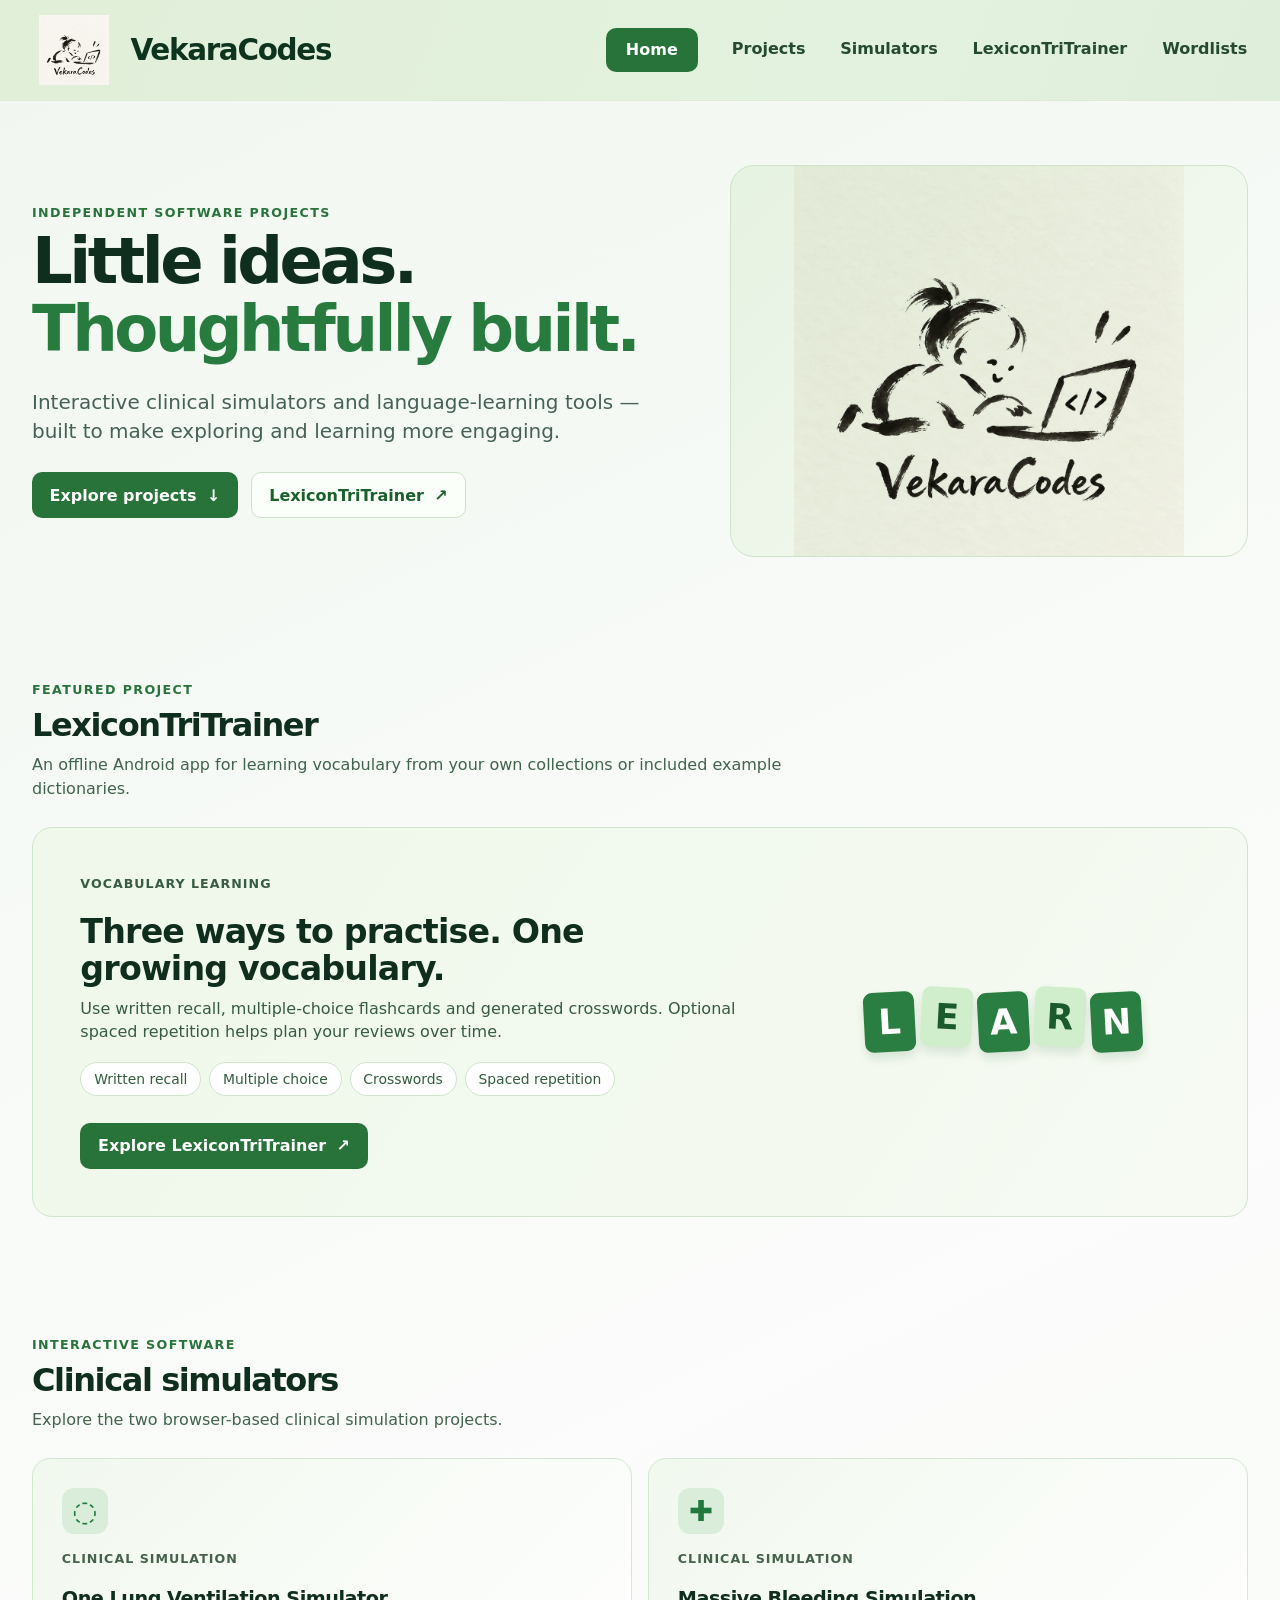
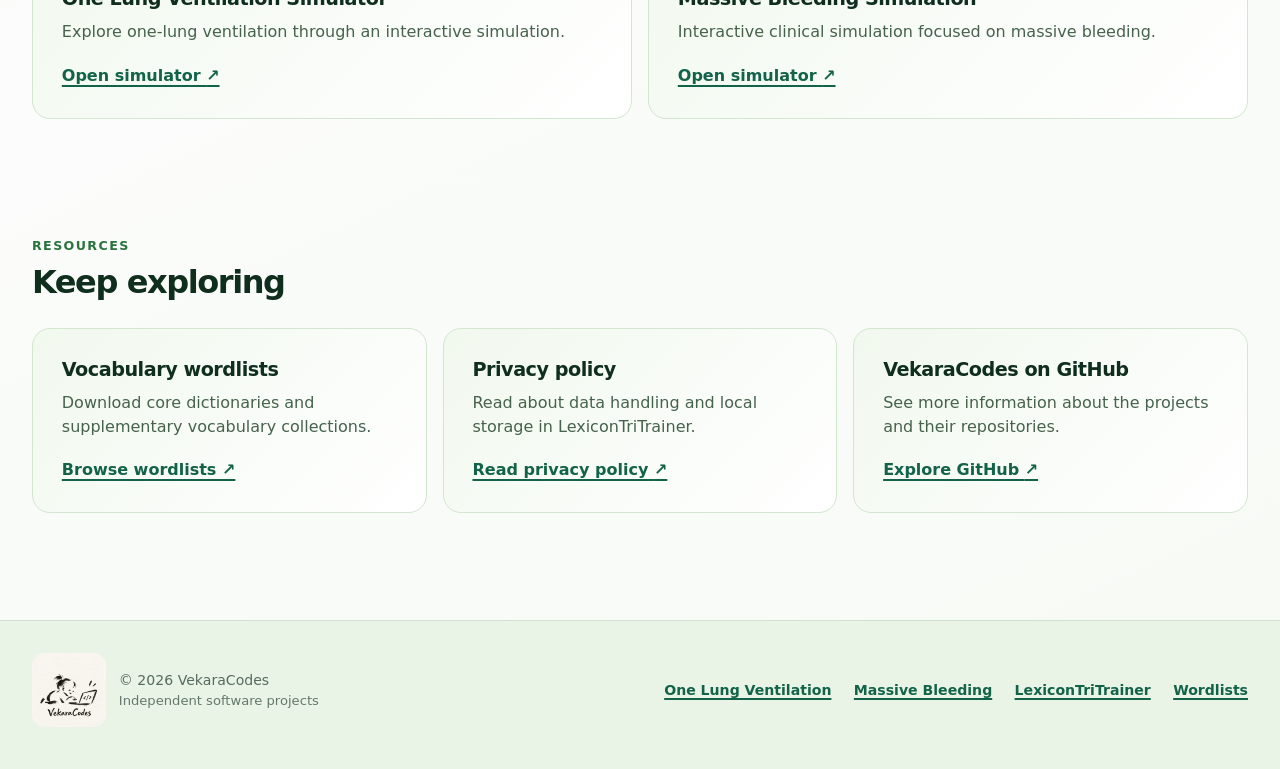
==== commit b69626d3: "Add files via upload" ====
--- a/index.html
+++ b/index.html
@@ -2,173 +2,61 @@
 <html lang="en">
 <head>
   <meta charset="utf-8">
-  <meta name="viewport" content="width=device-width, initial-scale=1">
-  <meta name="description" content="Explore VekaraCodes projects: clinical simulators, LexiconTriTrainer for Android, and free vocabulary wordlists.">
-  <meta name="theme-color" content="#f7f9f5">
-  <meta name="color-scheme" content="light">
-  <title>VekaraCodes — Little ideas, thoughtfully built</title>
-  <link rel="stylesheet" href="assets/vekaracodes-home.css">
+  <meta name="viewport" content="width=device-width,initial-scale=1">
+  <meta name="description" content="VekaraCodes builds educational tools, including LexiconTriTrainer and interactive clinical simulators.">
+  <meta name="theme-color" content="#e1efd9">
+  <title>VekaraCodes — Independent software projects</title>
+  <link rel="stylesheet" href="lexicontritrainer/assets/site.css?v=7">
+  <link rel="stylesheet" href="assets/vekaracodes-home.css?v=7">
 </head>
-<body>
-  <a class="skip-link" href="#main-content">Skip to main content</a>
-
-  <header class="site-header">
-    <div class="container nav-wrap">
-      <a class="site-brand" href="./" aria-label="VekaraCodes homepage">
-        <span class="brand-symbol" aria-hidden="true">V<span class="brand-dot">.</span></span>
-        <span>VekaraCodes</span>
-      </a>
-      <nav aria-label="Main navigation" class="site-nav">
-        <a href="#projects">Projects</a>
-        <a href="#simulators">Simulators</a>
-        <a href="#resources">Resources</a>
-        <a class="nav-external" href="https://github.com/VekaraCodes" target="_blank" rel="noopener noreferrer">GitHub <span aria-hidden="true">↗</span></a>
-      </nav>
+<body class="wl-v5 vc-home">
+<a class="skip-link" href="#main">Skip to main content</a>
+<header class="site-header">
+  <div class="shell header-inner">
+    <a class="brand" href="./" aria-label="VekaraCodes home">
+      <img class="brand-logo" src="assets/vekaracodes-logo.webp" width="84" height="70" alt="" decoding="async"><span>VekaraCodes</span>
+    </a>
+    <nav class="site-nav" aria-label="Main navigation">
+      <a href="./" aria-current="page">Home</a>
+      <a href="#projects">Projects</a>
+      <a href="#simulators">Simulators</a>
+      <a href="lexicontritrainer/">LexiconTriTrainer</a>
+      <a href="lexicontritrainer/wordlists/">Wordlists</a>
+    </nav>
+  </div>
+</header>
+<main id="main">
+  <section class="vc-hero shell" aria-labelledby="vc-title">
+    <div class="vc-hero-copy">
+      <p class="vc-overline">Independent software projects</p>
+      <h1 id="vc-title">Little ideas.<br><span>Thoughtfully built.</span></h1>
+      <p class="lede">Interactive clinical simulators and language-learning tools — built to make exploring and learning more engaging.</p>
+      <div class="vc-actions"><a class="vc-primary" href="#projects">Explore projects <span aria-hidden="true">↓</span></a><a class="vc-secondary" href="lexicontritrainer/">LexiconTriTrainer <span aria-hidden="true">↗</span></a></div>
     </div>
-  </header>
-
-  <main id="main-content">
-    <section class="hero" aria-labelledby="hero-title">
-      <div class="container hero-grid">
-        <div class="hero-copy">
-          <p class="eyebrow"><span class="eyebrow-marker" aria-hidden="true"></span> Independent software projects</p>
-          <h1 id="hero-title">Little ideas.<br><span>Thoughtfully built.</span></h1>
-          <p class="hero-description">VekaraCodes brings together independent projects made to encourage curiosity and exploration.</p>
-          <div class="hero-actions">
-            <a class="button button-primary" href="#projects">Discover the projects <span aria-hidden="true">↓</span></a>
-            <a class="button button-outline" href="lexicontritrainer/">Visit LexiconTriTrainer <span aria-hidden="true">↗</span></a>
-          </div>
-          <p class="hero-caption">Explore the clinical simulators or build your vocabulary with LexiconTriTrainer.</p>
-        </div>
-        <div class="logo-composition">
-          <div class="logo-image-wrap">
-            <img src="assets/vekaracodes-logo.webp" alt="VekaraCodes logo: a playful brushstroke drawing of a child coding at a laptop, with VekaraCodes written below" width="1024" height="1024" fetchpriority="high" decoding="async">
-          </div>
-          <div class="logo-accent" aria-hidden="true"></div>
-        </div>
-      </div>
-    </section>
-
-    <section class="featured section" id="projects" aria-labelledby="projects-title">
-      <div class="container">
-        <div class="section-intro">
-          <p class="eyebrow"><span class="eyebrow-marker" aria-hidden="true"></span> Projects</p>
-          <h2 id="projects-title">Explore the projects.</h2>
-          <p>Clinical simulations and vocabulary learning, in one place.</p>
-        </div>
-        <article class="project-panel" aria-labelledby="lexicon-title">
-          <div class="project-content">
-            <span class="project-type">Featured · Android language learning</span>
-            <h3 id="lexicon-title">LexiconTriTrainer</h3>
-            <p>Practise vocabulary with written recall, multiple-choice flashcards and automatically generated crosswords. Import your own wordlists or use the included example collections. Spaced repetition helps you review words over time.</p>
-            <div class="project-modes" aria-label="Training modes">
-              <span>Written recall</span>
-              <span>Flashcards</span>
-              <span>Crosswords</span>
-            </div>
-            <a class="button button-light" href="lexicontritrainer/">Explore LexiconTriTrainer <span aria-hidden="true">↗</span></a>
-          </div>
-          <div class="project-illustration" aria-hidden="true">
-            <div class="mini-window">
-              <div class="mini-window-head"><span class="mini-caption">A word, a new possibility</span><span class="mini-dots"><i></i><i></i><i></i></span></div>
-              <div class="letter-tiles">
-                <span>L</span><span>E</span><span>A</span><span>R</span><span>N</span>
-              </div>
-              <div class="mini-divider"></div>
-              <div class="mini-lines"><i></i><i></i><i></i></div>
-              <div class="mini-check"><span aria-hidden="true">✓</span> Small steps make progress</div>
-            </div>
-          </div>
-        </article>
-
-        <div class="simulation-section" id="simulators" aria-labelledby="simulators-title">
-          <div class="simulation-heading">
-            <div>
-              <p class="eyebrow"><span class="eyebrow-marker" aria-hidden="true"></span> Interactive projects</p>
-              <h3 id="simulators-title">Clinical simulators</h3>
-            </div>
-            <p>Explore two browser-based clinical simulation projects.</p>
-          </div>
-          <div class="simulation-grid">
-            <article class="simulation-card" aria-labelledby="lung-title">
-              <div class="simulation-card-top">
-                <div class="simulation-icon" aria-hidden="true">
-                  <svg viewBox="0 0 48 48" fill="none" stroke="currentColor" stroke-width="2" stroke-linecap="round" stroke-linejoin="round">
-                    <path d="M24 7v15m0 0-8 8m8-8 8 8M16 12v12c-3-3-7-4-9 1-3 7-3 17 2 18 5 1 11-5 11-13V18m12-6v12c3-3 7-4 9 1 3 7 3 17-2 18-5 1-11-5-11-13V18"/>
-                  </svg>
-                </div>
-                <span class="simulation-number">01</span>
-              </div>
-              <p class="simulation-tag">Clinical simulation</p>
-              <h4 id="lung-title">One Lung Ventilation Simulator</h4>
-              <p>Interactive clinical simulation exploring one-lung ventilation.</p>
-              <a class="card-link" href="OneLungVentilation.html">Open simulator <span aria-hidden="true">↗</span></a>
-            </article>
-            <article class="simulation-card" aria-labelledby="bleed-title">
-              <div class="simulation-card-top">
-                <div class="simulation-icon" aria-hidden="true">
-                  <svg viewBox="0 0 48 48" fill="none" stroke="currentColor" stroke-width="2" stroke-linecap="round" stroke-linejoin="round">
-                    <path d="M24 5C19 14 10 23 10 32a14 14 0 0 0 28 0C38 23 29 14 24 5Z"/>
-                    <path d="M19 29v9m-4.5-4.5h9"/>
-                  </svg>
-                </div>
-                <span class="simulation-number">02</span>
-              </div>
-              <p class="simulation-tag">Clinical simulation</p>
-              <h4 id="bleed-title">Massive Bleeding Simulation</h4>
-              <p>Clinical simulation project focused on massive bleeding.</p>
-              <a class="card-link" href="MassiveBleed.html">Open simulator <span aria-hidden="true">↗</span></a>
-            </article>
-          </div>
-        </div>
-      </div>
-    </section>
-
-    <section id="resources" class="resources section" aria-labelledby="resources-title">
-      <div class="container">
-        <div class="section-intro">
-          <p class="eyebrow"><span class="eyebrow-marker" aria-hidden="true"></span> Explore more</p>
-          <h2 id="resources-title">Helpful places to start.</h2>
-          <p>Find vocabulary collections and information about the project.</p>
-        </div>
-        <div class="resource-grid">
-          <article class="resource-card">
-            <div class="resource-icon" aria-hidden="true">
-              <svg viewBox="0 0 32 32" fill="none" stroke="currentColor" stroke-width="1.8" stroke-linecap="round" stroke-linejoin="round"><rect x="5.5" y="6" width="20" height="20" rx="3"/><path d="M11 12h9M11 17h9M11 22h5M21 6v20"/></svg>
-            </div>
-            <h3>Wordlist library</h3>
-            <p>Browse downloadable core vocabularies and topic-specific collections for language study.</p>
-            <a class="card-link" href="lexicontritrainer/wordlists/">Browse wordlists <span aria-hidden="true">↗</span></a>
-          </article>
-          <article class="resource-card">
-            <div class="resource-icon" aria-hidden="true">
-              <svg viewBox="0 0 32 32" fill="none" stroke="currentColor" stroke-width="1.8" stroke-linecap="round" stroke-linejoin="round"><path d="M12 10 6 16l6 6M20 10l6 6-6 6M18 7l-4 18"/></svg>
-            </div>
-            <h3>On GitHub</h3>
-            <p>Visit the VekaraCodes profile for repositories, project information, and updates.</p>
-            <a class="card-link" href="https://github.com/VekaraCodes" target="_blank" rel="noopener noreferrer">Visit GitHub <span aria-hidden="true">↗</span></a>
-          </article>
-        </div>
-      </div>
-    </section>
-  </main>
-
-  <footer class="site-footer">
-    <div class="container footer-content">
-      <div>
-        <strong>VekaraCodes</strong>
-        <p>Independent projects made with curiosity.</p>
-      </div>
-      <nav aria-label="Footer navigation" class="footer-links">
-        <a href="OneLungVentilation.html">One Lung Ventilation</a>
-        <a href="MassiveBleed.html">Massive Bleeding</a>
-        <a href="lexicontritrainer/">LexiconTriTrainer</a>
-        <a href="lexicontritrainer/wordlists/">Wordlists</a>
-        <a href="lexicontritrainer/privacy-policy.html">App privacy policy</a>
-        <a href="https://github.com/VekaraCodes" target="_blank" rel="noopener noreferrer">GitHub <span aria-hidden="true">↗</span></a>
-      </nav>
+    <div class="vc-hero-image"><img src="assets/vekaracodes-logo.webp" alt="VekaraCodes brushstroke illustration of a child at a laptop" width="1024" height="1024" decoding="async"></div>
+  </section>
+  <section class="vc-section shell" id="projects" aria-labelledby="vc-project-title">
+    <div class="vc-heading"><span class="vc-overline">Featured project</span><h2 id="vc-project-title">LexiconTriTrainer</h2><p>An offline Android app for learning vocabulary from your own collections or included example dictionaries.</p></div>
+    <article class="vc-feature">
+      <div><p class="vc-eyebrow">Vocabulary learning</p><h3>Three ways to practise. One growing vocabulary.</h3><p>Use written recall, multiple-choice flashcards and generated crosswords. Optional spaced repetition helps plan your reviews over time.</p><div class="vc-pills"><span>Written recall</span><span>Multiple choice</span><span>Crosswords</span><span>Spaced repetition</span></div><a class="vc-primary" href="lexicontritrainer/">Explore LexiconTriTrainer <span aria-hidden="true">↗</span></a></div>
+      <div class="vc-feature-art" aria-hidden="true"><span>L</span><span>E</span><span>A</span><span>R</span><span>N</span></div>
+    </article>
+  </section>
+  <section class="vc-section shell" id="simulators" aria-labelledby="vc-sim-title">
+    <div class="vc-heading"><span class="vc-overline">Interactive software</span><h2 id="vc-sim-title">Clinical simulators</h2><p>Explore the two browser-based clinical simulation projects.</p></div>
+    <div class="vc-cards">
+      <article class="vc-card"><div class="vc-card-icon" aria-hidden="true">◌</div><p class="vc-eyebrow">Clinical simulation</p><h3>One Lung Ventilation Simulator</h3><p>Explore one-lung ventilation through an interactive simulation.</p><a href="OneLungVentilation.html">Open simulator <span aria-hidden="true">↗</span></a></article>
+      <article class="vc-card"><div class="vc-card-icon" aria-hidden="true">✚</div><p class="vc-eyebrow">Clinical simulation</p><h3>Massive Bleeding Simulation</h3><p>Interactive clinical simulation focused on massive bleeding.</p><a href="MassiveBleed.html">Open simulator <span aria-hidden="true">↗</span></a></article>
     </div>
-    <div class="container footer-bottom">© 2026 VekaraCodes</div>
-  </footer>
-</body>
-</html>
+  </section>
+  <section class="vc-section shell" id="resources" aria-labelledby="vc-res-title">
+    <div class="vc-heading"><span class="vc-overline">Resources</span><h2 id="vc-res-title">Keep exploring</h2></div>
+    <div class="vc-cards vc-cards-three">
+      <article class="vc-card"><h3>Vocabulary wordlists</h3><p>Download core dictionaries and supplementary vocabulary collections.</p><a href="lexicontritrainer/wordlists/">Browse wordlists <span aria-hidden="true">↗</span></a></article>
+      <article class="vc-card"><h3>Privacy policy</h3><p>Read about data handling and local storage in LexiconTriTrainer.</p><a href="lexicontritrainer/privacy-policy.html">Read privacy policy <span aria-hidden="true">↗</span></a></article>
+      <article class="vc-card"><h3>VekaraCodes on GitHub</h3><p>See more information about the projects and their repositories.</p><a href="https://github.com/VekaraCodes" rel="noopener noreferrer">Explore GitHub <span aria-hidden="true">↗</span></a></article>
+    </div>
+  </section>
+</main>
+<footer class="site-footer"><div class="shell footer-inner"><div class="footer-attribution"><a href="./" class="footer-logo-link" aria-label="VekaraCodes home"><img src="assets/vekaracodes-logo.webp" alt="VekaraCodes logo" width="74" height="74" loading="lazy"></a><span>© 2026 VekaraCodes<br><small>Independent software projects</small></span></div><nav class="footer-links" aria-label="Footer navigation"><a href="OneLungVentilation.html">One Lung Ventilation</a><a href="MassiveBleed.html">Massive Bleeding</a><a href="lexicontritrainer/">LexiconTriTrainer</a><a href="lexicontritrainer/wordlists/">Wordlists</a></nav></div></footer>
+</body></html>
--- a/lexicontritrainer/assets/site.css
+++ b/lexicontritrainer/assets/site.css
@@ -0,0 +1,282 @@
+/* LexiconTriTrainer — self-hosted, accessible, responsive GitHub Pages styles */
+:root {
+  color-scheme: light;
+  --ink: #142f2b;
+  --muted: #526661;
+  --muted-dark: #bfd3ca;
+  --paper: #f8fbf7;
+  --white: #ffffff;
+  --dark: #12352e;
+  --darkest: #0c241f;
+  --accent: #c5ff93;
+  --teal: #176954;
+  --line: #d7e5dc;
+  --radius: 22px;
+  --shadow: 0 18px 50px rgba(24, 52, 39, .08);
+}
+*, *::before, *::after {box-sizing: border-box}
+html {scroll-behavior: smooth; scroll-padding-top: 6rem}
+body {margin: 0; min-width: 320px; background: var(--paper); color: var(--ink); font-family: system-ui, -apple-system, BlinkMacSystemFont, "Segoe UI", sans-serif; font-size: 1rem; line-height: 1.65; -webkit-font-smoothing: antialiased}
+a {color: #126349; text-underline-offset: .23em; text-decoration-thickness: 1.5px}
+a:hover {text-decoration-thickness: 2px}
+a:focus-visible, button:focus-visible, summary:focus-visible {outline: 3px solid #0d8261; outline-offset: 4px; border-radius: 4px}
+::selection {background: var(--accent); color: var(--darkest)}
+.skip-link {position: absolute; top: -100px; left: 16px; z-index: 99; padding: .65rem 1rem; background: #fff; color: var(--darkest); font-weight: 700; border: 2px solid var(--teal); border-radius: 8px}
+.skip-link:focus {top: 12px}
+.shell {width: min(100% - 40px, 1100px); margin-inline: auto}
+.site-header {position: relative; z-index: 10; border-bottom: 1px solid #e3eee6; background: rgba(248,251,247,.98)}
+.header-inner {display: flex; align-items: center; justify-content: space-between; min-height: 84px; gap: 1.2rem}
+.brand {display: inline-flex; align-items: center; gap: .85rem; color: var(--ink); font-weight: 800; font-size: 1.04rem; letter-spacing: -.04em; text-decoration: none; white-space: nowrap}
+.brand:hover {text-decoration: none}
+.brand-mark {display: grid; grid-template-columns: repeat(2, 18px); grid-template-rows: repeat(2, 18px); gap: 3px; transform: rotate(-8deg)}
+.brand-mark i {display: grid; place-items: center; font-style: normal; font-size: 12px; line-height: 1; font-weight: 850; color: var(--darkest); background: var(--accent); border-radius: 5px}
+.brand-mark i:last-child {background: #74c6ac; transform: translate(3px,-2px)}
+.brand-logo {width: 40px; height: 40px; object-fit: contain; flex: 0 0 auto; border-radius: 12px; display:block}
+.site-nav {display: flex; align-items: center; flex-wrap: wrap; justify-content: flex-end; gap: clamp(.6rem, 2.6vw, 2.2rem)}
+.site-nav a {color: #314e44; font-size: .93rem; font-weight: 650; text-decoration: none; padding: .4rem .05rem; border-bottom: 2px solid transparent}
+.site-nav a:hover, .site-nav a[aria-current="page"] {color: #0a5c42; border-color: currentColor}
+.eyebrow {display: inline-flex; align-items: center; gap: .55rem; font-size: .78rem; letter-spacing: .12em; font-weight: 800; text-transform: uppercase}
+.eyebrow::before {content: ""; width: 9px; height: 9px; border-radius: 50%; background: var(--teal)}
+h1,h2,h3,p {margin-top: 0}
+h1,h2,h3 {line-height: 1.13; letter-spacing: -.044em}
+h1 {font-size: clamp(2.7rem, 6.2vw, 5.2rem); max-width: 14ch; margin: 1.1rem 0 1.3rem; font-weight: 850}
+h2 {font-size: clamp(1.95rem, 3.6vw, 2.8rem); margin-bottom: 1.1rem}
+h3 {font-size: 1.2rem; margin-bottom: .55rem; letter-spacing: -.025em}
+p {margin-bottom: 1.15rem}
+.lede {font-size: clamp(1.075rem, 1.8vw, 1.25rem); line-height: 1.72; color: #476158; max-width: 55ch}
+.hero {overflow: hidden; padding: clamp(4.3rem, 8vw, 7.2rem) 0 clamp(3.8rem, 7vw, 6rem)}
+.hero-grid {display: grid; grid-template-columns: 1.08fr .92fr; gap: clamp(2rem, 5vw, 5.5rem); align-items: center}
+.hero .eyebrow {color: #126149}
+.hero .eyebrow::before {box-shadow: 0 0 0 4px #d6f2df}
+.hero-actions {display: flex; gap: .8rem; flex-wrap: wrap; margin-top: 2rem}
+.button {display: inline-flex; justify-content: center; align-items: center; gap: .65rem; min-height: 50px; padding: .72rem 1.2rem; border-radius: 999px; border: 2px solid transparent; font-weight: 800; text-decoration: none; line-height: 1.25; transition: transform .15s, background .15s}
+.button:hover {transform: translateY(-2px); text-decoration: none}
+.button-primary {background: var(--dark); color: white}
+.button-primary:hover {background: #20604e}
+.button-secondary {border-color: #bfd6c7; background: #fff; color: var(--ink)}
+.button-secondary:hover {background: #edf8f0}
+.hero-note {margin: 1.6rem 0 0; color: #576e62; font-size: .91rem}
+.hero-art {background: radial-gradient(circle at 55% 36%, #317c66, var(--dark) 67%); padding: clamp(1.15rem, 2.5vw, 2rem); border-radius: 36px; min-height: 408px; box-shadow: 0 28px 60px rgba(10, 48, 33, .18); position: relative; isolation: isolate}
+.hero-art:after {content: ""; position: absolute; inset: auto -32px -36px auto; width: 160px; height: 160px; background: #d7f8b4; border-radius: 50%; z-index: -1; opacity: .85}
+.art-head {display: flex; justify-content: space-between; align-items: center; gap: .7rem; color: #d3f7d7; font-size: .85rem; font-weight: 700; margin-bottom: 1.5rem}
+.art-dots {display: flex; gap: 6px}.art-dots i {display: block; width: 8px; height: 8px; background: #b8e6d4; border-radius: 50%; opacity: .8}
+.art-grid {display: grid; grid-template-columns: repeat(7, 1fr); gap: min(1vw, 6px); width: min(100%, 352px); margin: .8rem auto 1.3rem}
+.cell {display: grid; place-items: center; aspect-ratio: 1; border-radius: 7px; color: var(--darkest); font-size: clamp(.8rem, 1.8vw, 1.4rem); font-weight: 900; background: var(--accent); box-shadow: inset 0 -3px rgba(35, 88, 49, .13)}
+.cell.transparent {background: transparent; box-shadow: none}
+.cell.soft {background: #7ed2b0}
+.cell.outline {background: rgba(255,255,255,.09); border: 1px solid rgba(219,251,220,.25); box-shadow: none}
+.art-answer {margin-top: 1.2rem; display: flex; justify-content: center; gap: 8px}
+.art-answer span {display: grid; place-items: center; background: #e4f9dd; color: var(--dark); border-radius: 50%; width: 48px; height: 48px; font-weight: 900; font-size: 1.15rem}
+.art-caption {text-align: center; color: #d9f2e7; margin: .95rem 0 0; font-size: .84rem}
+.section {padding: clamp(3.7rem, 7vw, 6.2rem) 0}
+.section-heading {max-width: 640px; margin-bottom: 2rem}
+.section-heading p {color: var(--muted); max-width: 53ch}
+.features {display: grid; grid-template-columns: repeat(3, 1fr); gap: 1rem}
+.feature-card {padding: clamp(1.4rem, 3vw, 2rem); background: white; border: 1px solid var(--line); border-radius: var(--radius); box-shadow: var(--shadow)}
+.feature-icon {display: grid; place-items: center; width: 54px; height: 54px; background: #e4f6df; color: #195a43; border-radius: 16px; font-size: 1.38rem; font-weight: 900; margin-bottom: 1.45rem}
+.feature-card p {color: var(--muted); margin: 0; font-size: .96rem}
+.banner {padding: clamp(2rem, 5.2vw, 3.6rem); border-radius: 30px; background: var(--dark); color: white; display: grid; grid-template-columns: 1fr auto; gap: 1.8rem; align-items: center}
+.banner h2 {max-width: 15ch; margin: 0 0 .8rem}.banner p {color: #cfdfd8; max-width: 56ch; margin: 0}
+.banner .button {background: var(--accent); color: var(--darkest); white-space: nowrap}.banner .button:hover {background: #ddffbd}
+.page-head {padding: 4.8rem 0 2.8rem; border-bottom: 1px solid var(--line)}
+.page-head h1 {font-size: clamp(2.8rem, 5.6vw, 4.4rem); max-width: 17ch; margin-bottom: .95rem}
+.page-head .lede {margin-bottom: 0}
+.breadcrumb {font-size: .88rem; color: #53685f; margin: 0 0 1.4rem}.breadcrumb a {font-weight: 650}
+.policy-layout {display: grid; grid-template-columns: 245px minmax(0,1fr); align-items: start; gap: clamp(2rem, 6vw, 5.3rem); padding: 3.3rem 0 6rem}
+.policy-nav {position: sticky; top: 2rem; border: 1px solid var(--line); background: #fff; padding: 1.5rem; border-radius: 18px}
+.policy-nav strong {display: block; font-size: .86rem; text-transform: uppercase; letter-spacing: .09em; margin-bottom: .75rem}
+.policy-nav a {display: block; font-size: .9rem; color: #405d50; text-decoration: none; padding: .4rem 0}.policy-nav a:hover {color: #0a6247; text-decoration: underline}
+.policy-article {max-width: 740px; min-width: 0}.policy-article section {padding-bottom: 1.75rem; margin-bottom: 2rem; border-bottom: 1px solid var(--line); scroll-margin-top: 2rem}.policy-article section:last-child {border-bottom: 0}
+.policy-article h2 {font-size: clamp(1.35rem, 2.5vw, 1.85rem); margin-bottom: 1rem}.policy-article h3 {margin: 1.5rem 0 .7rem}
+.policy-article p, .policy-article li {color: #39534a}.policy-article li {padding-left: .25rem; margin-bottom: .45rem}.policy-article ul {padding-left: 1.2rem; margin-top: 0}
+.notice {border: 1px solid #afddc3; border-left: 5px solid #2b8460; border-radius: 12px; padding: 1.3rem 1.5rem; background: #edf9ec; margin-bottom: 2.4rem}.notice p {margin: 0;color:#224639}.notice strong {color:#183d30}
+.facts {display: grid; grid-template-columns: repeat(3,1fr); gap: 1rem; margin: 2.3rem 0 0}.fact {padding: 1.15rem; border: 1px solid var(--line); background: #fff; border-radius: 14px}.fact strong {display:block; font-size: .94rem; margin-bottom: .2rem}.fact span {color: var(--muted); font-size: .86rem}
+.word-intro {padding: 3.3rem 0 0}.word-grid {display:grid; grid-template-columns: repeat(2,1fr); gap:1rem; margin:2rem 0 1rem}
+.word-card {background:#fff; border:1px solid var(--line); border-radius:var(--radius); padding:2rem; min-width:0}.word-card--primary {background:var(--dark); color:white}.word-card--primary p {color:#d2e5db}.word-card h2 {font-size:1.55rem}.word-card p {color:var(--muted)}
+.tag {display:inline-block; border:1px solid #c2dbca; color:#3b5b4d; border-radius:99px; padding:.15rem .7rem; font-size:.75rem; font-weight:750; margin-bottom:1rem}.word-card--primary .tag {color:#dcf6dc; border-color:#6a927f}
+.file-list {display:grid; gap:.8rem; margin:1.5rem 0}.file-row {display:flex; justify-content:space-between; align-items:center; gap:1rem; padding:1.25rem 1.4rem; border:1px solid var(--line); background:#fff; border-radius:14px}.file-row h3 {font-size:1.05rem; margin:.15rem 0}.file-row p {font-size:.9rem; color:var(--muted); margin:0}.file-row a {white-space:nowrap; font-weight:750}
+.empty-state {border:1px dashed #accfb5; border-radius:18px; padding:2rem; background:#f0f8ef}.empty-state h3 {margin-bottom:.4rem}.empty-state p {color:#466251; margin-bottom:0}
+.code-example {background:#112f28; color:#e4fee2; border-radius:16px; padding:1.5rem; overflow-x:auto; font: .88rem/1.85 ui-monospace, SFMono-Regular, Consolas, "Liberation Mono", monospace; tab-size: 2; white-space:pre-wrap; overflow-wrap:anywhere}
+.steps {counter-reset:steps; display:grid; grid-template-columns:repeat(3,1fr); gap:1rem; margin:2rem 0 0}.step {border:1px solid var(--line); background:#fff; border-radius:16px; padding:1.4rem}.step:before {counter-increment:steps; content:counter(steps, decimal-leading-zero); display:block; color:#127052; font-size:.9rem; font-weight:900; margin-bottom:.65rem}.step h3 {margin-bottom:.35rem}.step p {color:var(--muted); font-size:.94rem; margin:0}
+.mini-title {font-size:1.2rem; margin:1.5rem 0 .5rem}
+.site-footer {border-top:1px solid var(--line); padding:2rem 0 2.6rem; color:#566b60; font-size:.88rem}.footer-inner {display:flex; justify-content:space-between; align-items:center; gap:1rem; flex-wrap:wrap}.footer-links {display:flex; gap:1.4rem; flex-wrap:wrap}.footer-links a {font-weight:650}
+/* VekaraCodes identity: original brush artwork, served locally. */
+.maker-section {padding-top: 0}
+.maker-panel {display:grid; grid-template-columns: minmax(190px, 280px) minmax(0, 1fr); align-items:center; gap:clamp(1.5rem, 5vw, 5rem); background:#f8f5ee; border:1px solid #e7e3d9; border-radius:28px; padding:clamp(1.25rem, 3.5vw, 2.5rem) clamp(1.5rem, 4vw, 3rem); overflow:hidden}
+.maker-logo {display:block; width:100%; height:auto; aspect-ratio:1; object-fit:contain; mix-blend-mode:multiply}
+.maker-copy h2 {margin:.85rem 0 1rem}
+.maker-copy p {color:#4d5d55; max-width:46ch}
+.maker-link {display:inline-flex; align-items:center; gap:.45rem; font-weight:750; text-underline-offset:.3em}
+.footer-attribution {display:flex; align-items:center; gap:.8rem; line-height:1.45}
+.footer-attribution small {color:#64786d; font-size:.82rem}
+.footer-logo-link {display:block; flex:none; width:74px; height:74px; border-radius:13px; overflow:hidden; background:#f8f5ee}
+.footer-logo-link img {display:block; width:100%; height:100%; object-fit:contain}
+.small {font-size:.9rem; color:var(--muted)}
+@media (max-width:900px) {.hero-grid {grid-template-columns:1fr 1fr; gap:1.7rem}.hero-art {min-height:360px}.art-answer span {width:40px;height:40px}.policy-layout {grid-template-columns:180px 1fr;gap:2rem}}
+@media (max-width:740px) {.header-inner {min-height:80px; align-items:flex-start; padding-block:1rem; flex-direction:column}.site-nav {justify-content:flex-start;gap:1.45rem}.hero-grid {grid-template-columns:1fr}.hero {padding-top:3.3rem}.hero h1 {max-width:15ch}.hero-art {max-width:540px; width:100%; min-height:380px}.art-grid {gap:5px}.features {grid-template-columns:1fr}.banner {grid-template-columns:1fr}.banner .button {justify-self:start}.policy-layout {grid-template-columns:1fr; padding-top:2rem}.policy-nav {position:static; display:none}.facts {grid-template-columns:1fr}.word-grid {grid-template-columns:1fr}.steps {grid-template-columns:1fr}}
+@media (max-width:460px) {.shell {width:min(100% - 32px,1100px)}.site-nav {gap:.95rem}.site-nav a {font-size:.87rem}.hero-art {min-height:300px; border-radius:24px}.art-answer span {width:35px;height:35px;font-size:.95rem}.cell {border-radius:4px}.file-row {align-items:flex-start;flex-direction:column}.word-card {padding:1.4rem}.page-head {padding-top:3rem}.banner {border-radius:22px}}
+@media (max-width:740px) {.maker-panel {grid-template-columns:1fr; gap:.15rem; text-align:center; justify-items:center}.maker-logo {max-width:230px}.maker-copy .eyebrow {justify-content:center}.maker-copy p {max-width:50ch}.maker-section {padding-top:0}}
+@media (max-width:460px) {.maker-panel {border-radius:22px; padding:1.4rem}.maker-logo {max-width:200px}.footer-attribution {gap:.65rem}.footer-logo-link {width:62px;height:62px}}
+@media (prefers-reduced-motion:reduce) {html {scroll-behavior:auto}.button {transition:none}.button:hover {transform:none}}
+
+
+/* Wordlists — accessible two-column layout, revision 5. Scoped to this page. */
+.wl-v5 {background: linear-gradient(155deg, #f1f8ef 0%, #f8fbf7 46%, #f8fbf7 100%); color: #14361f;}
+.wl-v5 .site-header {background: linear-gradient(110deg, #e1efda, #eaf5e9); border-bottom: 1px solid #dcebd8;}
+.wl-v5 .header-inner {min-height: 82px;}
+.wl-v5 .brand {font-size: clamp(1rem, 1.6vw, 1.25rem); color: #0e331e;}
+.wl-v5 .brand-logo {width: 40px; height: 40px; border-radius: 0;}
+.wl-v5 .site-nav a {color: #254a31;}
+.wl-v5 .site-nav a[aria-current="page"] {padding: .55rem .8rem; border: none; border-radius: 12px; background: #267338; color: #fff;}
+.wl-v5 .site-nav a:hover:not([aria-current="page"]) {border-color: #267338;}
+.wl-main {padding: clamp(2rem, 4.8vw, 4.5rem) 0 clamp(3.2rem, 6vw, 5rem);}
+.wl-layout {display: grid; grid-template-columns: minmax(0, 1.3fr) minmax(310px, .82fr); gap: clamp(1.4rem, 3.5vw, 3rem); align-items: start;}
+.wl-intro h1 {font-size: clamp(2.4rem, 4.2vw, 3.65rem); margin: .35rem 0 .75rem; max-width: none; line-height: 1.1;}
+.wl-v5 h2 {font-size: clamp(1.4rem, 2.2vw, 1.85rem); margin-bottom: .7rem; line-height: 1.22;}
+.wl-v5 p, .wl-v5 li {line-height: 1.55;}
+.wl-kicker {font-weight: 850; text-transform: uppercase; letter-spacing: .11em; font-size: .7rem; margin-bottom: .4rem; color: #386d42;}
+.wl-lead {font-size: 1.075rem; margin-bottom: .55rem;}
+.wl-bullets {list-style: none; padding: 0; margin: .55rem 0 1.5rem;}
+.wl-bullets li {position: relative; padding-left: 1.55rem; margin-bottom: .18rem;}
+.wl-bullets li::before {content: ''; position: absolute; top: .68em; left: .32rem; width: 9px; height: 9px; background: #237e37; border-radius: 50%;}
+.wl-format-panel {margin-top: 2rem; background: linear-gradient(125deg, #eff8ea, #f6faf3); border: 1px solid #cce1c5; border-radius: 20px; padding: clamp(1.2rem, 3vw, 2rem);}
+.wl-section-top {display: flex; align-items: center; gap: .8rem; margin-bottom: 1rem;}
+.wl-section-top h2 {margin: 0;}
+.wl-icon {display: grid; place-items: center; flex: 0 0 auto; font-weight: 850; color: #22783b; background: #e3f1e0; border: 1px solid #c2ddc0; width: 42px; height: 42px; border-radius: 12px;}
+.wl-code {background: #fff; color: #142820; white-space: pre-wrap; overflow-wrap: anywhere; font-size: .9rem; line-height: 1.55; border: 1px solid #dce9d9; border-radius: 12px; padding: .8rem 1rem; margin: .6rem 0 1rem; overflow-x: auto;}
+.wl-code code {font: inherit; font-family: ui-monospace, SFMono-Regular, Consolas, 'Liberation Mono', monospace;}
+.wl-tag-list {padding: 0; margin: 0 0 1rem; list-style: none;}
+.wl-tag-list li {display: flex; gap: .8rem; align-items: baseline; margin-bottom: .45rem;}
+.wl-tag-list li code {min-width: 4.7ch; font-family: ui-monospace, SFMono-Regular, Consolas, 'Liberation Mono', monospace; background: #e0eedf; padding: .12rem .35rem; border-radius: 5px; color: #1c572d; font-weight: 750;}
+.wl-small {font-size: .93rem; color: #45644b;}
+.wl-resource-links {display: flex; gap: 1rem 1.5rem; flex-wrap: wrap; padding-top: .5rem; font-weight: 750; font-size: .92rem;}
+.wl-import {padding-top: 1.8rem;}
+.wl-import h2 {font-size: 1.4rem;}
+.wl-library {background: #edf6e9; border: 1px solid #d0e2ce; border-radius: 22px; padding: clamp(1.1rem, 2.5vw, 1.6rem); box-shadow: 0 14px 45px rgba(27, 61, 36, .05);}
+.wl-library-header p:last-child {color: #375846; margin-bottom: 1.2rem;}
+.wl-v5 .file-list {display: grid; gap: .6rem; margin: 0;}
+.wl-v5 .file-row {background: rgba(255,255,255,.88); border: 1px solid #e1ebdf; border-radius: 12px; box-shadow: 0 4px 10px rgba(19,73,36,.035); padding: .9rem .95rem; display: flex; flex-direction: column; align-items: stretch; gap: .55rem; min-width: 0;}
+.wl-v5 .file-row h3 {font-size: 1.0rem; font-weight: 750; margin: 0 0 .25rem; line-height: 1.32; letter-spacing: -.012em;}
+.wl-v5 .file-row p {font-size: .83rem; color: #4d6955; margin: 0; line-height: 1.35;}
+.wl-v5 .file-row a {color: #17682f; text-decoration: none; font-size: .83rem; font-weight: 800; background: #eaf6e9; border-radius: 8px; padding: .33rem .62rem; align-self: flex-start; border: 1px solid #d4e6d2;}
+.wl-v5 .file-row a:hover {background: #d1eccc; text-decoration: underline;}
+.wl-v5 .file-row a::after {content: ' ↓';}
+.wl-library-footer {border-top: 1px solid #cfdecc; margin-top: 1.4rem; padding-top: 1.1rem; display: flex; flex-direction: column; gap: .65rem;}
+.wl-library-footer p {font-size: .9rem; font-weight: 800; margin: 0;}
+.wl-library-footer a {font-size: .91rem; font-weight: 720;}
+@media (min-width: 1250px) {.wl-v5 .shell {width: min(100% - 64px, 1250px);}}
+@media (max-width: 940px) {.wl-layout {grid-template-columns: minmax(0, 1fr);} .wl-library {max-width: 850px;}}
+@media (max-width: 460px) {.wl-main {padding-top: 1.65rem;} .wl-v5 .file-row {flex-direction: column; align-items: flex-start;} .wl-tag-list li {gap: .45rem;}}
+
+
+/* v6: closer implementation of the Wordlists visual preview, larger L3 mark. */
+.brand-logo {width:84px;height:70px;border-radius:0;object-fit:contain;}
+.wl-v5 .brand-logo {width:84px;height:70px;border-radius:0;}
+.wl-v5 .shell {width:min(100% - 64px, 1450px);}
+.wl-v5 .site-header {background:linear-gradient(110deg,#e1efd9,#e3f2de 70%,#dfeddb);}
+.wl-v5 .header-inner {min-height:100px;}
+.wl-v5 .brand {font-size:clamp(1.35rem,2.3vw,2.2rem);font-weight:820;gap:.9rem;letter-spacing:-.045em;}
+.wl-v5 .site-nav a {font-size:clamp(.94rem,1.25vw,1.25rem);font-weight:550;}
+.wl-v5 .site-nav a[aria-current="page"] {background:#27733a;padding:.55rem 1.25rem;border-radius:10px;}
+.wl-v5 {background:linear-gradient(155deg,#f1f7f0 0%,#fbfcfb 58%,#f6faf4 100%);color:#102e1d;}
+.wl-main {padding-top:2.15rem;}
+.wl-layout {grid-template-columns:minmax(0,2.05fr) minmax(350px,1fr);gap:clamp(1.5rem,2.2vw,2.2rem);}
+.wl-v5 h2 {font-size:clamp(1.5rem,2vw,2rem);line-height:1.22;}
+.wl-intro h1 {font-size:clamp(2.7rem,3.55vw,3.7rem);margin:.2rem 0 .72rem;font-weight:800;}
+.wl-v5 p,.wl-v5 li {line-height:1.48;}
+.wl-intro {font-size:clamp(1.03rem,1.24vw,1.22rem);}
+.wl-lead {font-size:inherit;margin-bottom:.45rem;}
+.wl-bullets {margin:.65rem 0 1.6rem;}
+.wl-bullets li {padding-left:1.8rem;margin-bottom:.14rem;}
+.wl-bullets li::before {width:10px;height:10px;top:.67em;left:.55rem;background:#146a27;}
+.wl-format-panel {margin-top:1.2rem;background:rgba(239,247,236,.68);border:1px solid #d1e4ce;padding:clamp(1.3rem,2vw,2rem);border-radius:18px;box-shadow:none;}
+.wl-format-panel h2 {font-size:clamp(1.45rem,2vw,2rem);margin:0;}
+.wl-section-top {margin-bottom:.35rem;}
+.wl-code {background:#fff;border-color:#e2e9e1;padding:.58rem .9rem;white-space:pre-wrap;overflow-wrap:anywhere;line-height:1.48;}
+.wl-tag-list li {margin-bottom:.18rem;}
+.wl-tag-list li code {background:transparent;color:#162f1d;min-width:4.5ch;}
+.wl-library {margin-top:3.8rem;background:rgba(233,245,229,.66);border:1px solid #d5e5d0;border-radius:16px;padding:clamp(1.15rem,1.8vw,1.65rem);box-shadow:none;}
+.wl-library h2 {margin:0 0 .45rem;}
+.wl-library-header p:last-child {margin-bottom:.8rem;color:#1f3c28;}
+.wl-v5 .file-list {gap:.4rem;}
+.wl-v5 .file-row {display:flex;flex-direction:row;align-items:center;gap:.75rem;min-height:58px;padding:.43rem .65rem;border:1px solid #e2eee0;background:rgba(255,255,255,.82);box-shadow:0 3px 9px rgba(20,60,28,.06);border-radius:14px;}
+.wl-v5 .file-row::before {content:"";display:block;flex:0 0 27px;width:27px;height:32px;background-repeat:no-repeat;background-position:center;background-size:contain;background-image:url("data:image/svg+xml,%3Csvg xmlns='http://www.w3.org/2000/svg' width='28' height='32' viewBox='0 0 28 32' fill='none' stroke='%23166a2e' stroke-width='2.3' stroke-linejoin='round' stroke-linecap='round'%3E%3Cpath d='M4 2h13l7 7v21H4z'/%3E%3Cpath d='M17 2v8h7M8 15h12M8 20h12M8 25h9'/%3E%3C/svg%3E");}
+.wl-v5 .file-row > div {flex:1;min-width:0;}
+.wl-v5 .file-row h3 {font-size:clamp(.88rem,1.1vw,1.03rem);font-weight:620;line-height:1.28;margin:0;}
+.wl-v5 .file-row p {position:absolute;width:1px;height:1px;padding:0;margin:-1px;overflow:hidden;clip:rect(0,0,0,0);white-space:nowrap;border:0;}
+.wl-v5 .file-row a {font-size:0;display:flex;justify-content:center;align-items:center;text-indent:-9999px;white-space:nowrap;min-width:40px;height:40px;margin:0;padding:0;background:transparent;border:1px solid transparent;border-radius:9px;color:#176c2b;flex:0 0 40px;position:relative;}
+.wl-v5 .file-row a::after {content:"↓";display:block;font-size:1.65rem;line-height:1;text-indent:0;position:absolute;left:0;right:0;top:5px;text-align:center;}
+.wl-v5 .file-row a:hover,.wl-v5 .file-row a:focus-visible {background:#e1f1df;border-color:#b6d8b5;text-decoration:none;}
+.wl-library-footer {margin-top:1rem;padding-top:1rem;}
+.wl-library-footer p {display:none;}
+.wl-library-footer a {font-size:1rem;font-weight:580;line-height:1.8;}
+@media(max-width:1060px){.wl-layout{grid-template-columns:1fr;}.wl-library{margin-top:1rem;max-width:none;}}
+@media(max-width:740px){.brand-logo,.wl-v5 .brand-logo{width:66px;height:55px;}.wl-v5 .shell{width:min(100% - 34px,1450px);}.wl-v5 .header-inner{min-height:88px;}.wl-v5 .brand{font-size:1.5rem;}.wl-v5 .site-nav a{font-size:.93rem;}.wl-main{padding-top:1.55rem;}.wl-v5 .file-row{flex-direction:row;align-items:center;}}
+@media(max-width:460px){.brand-logo,.wl-v5 .brand-logo{width:59px;height:50px;}.wl-v5 .brand{font-size:1.2rem;gap:.4rem;}.wl-v5 .file-row h3{font-size:.91rem;}}
+
+
+/* v7: shared visual language for all pages; Wordlists v6 remains the reference. */
+.wl-v5 .site-header {background:linear-gradient(110deg,#e1efd9,#e3f2de 70%,#dfeddb);}
+.wl-v5 .site-header .header-inner {min-height:100px;}
+.wl-v5 .brand-logo {height:70px;width:84px;object-fit:contain;}
+.wl-v5 .site-nav a[aria-current="page"] {color:#fff;background:#27733a;border:0;border-radius:10px;padding:.55rem 1.25rem;}
+.wl-v5 .site-nav a:hover:not([aria-current="page"]) {border-color:#27733a;}
+.wl-v5 .site-footer {background:#e9f3e6;border-top:1px solid #d0e2ce;}
+.wl-v5 .footer-inner {max-width:1450px;}
+/* LexiconTriTrainer introduction: more light green panels, not a dark visual theme. */
+.lt-home .hero {padding:clamp(2.4rem,5vw,4.3rem) 0 clamp(2rem,4vw,3.4rem);}
+.lt-home .hero-grid {gap:clamp(1.5rem,4vw,4rem);}
+.lt-home .hero h1 {max-width:13ch;font-size:clamp(2.9rem,5vw,4.8rem);color:#153820;}
+.lt-home .hero h1 em {color:#23713b;}
+.lt-home .hero .lede {color:#354e3d;}
+.lt-home .hero-art {background:linear-gradient(140deg,#e4f2df,#cce5d0);border:1px solid #c6dfc1;box-shadow:none;min-height:400px;}
+.lt-home .art-head {color:#265438;}
+.lt-home .art-dots i {background:#488b57;}
+.lt-home .art-grid .cell {box-shadow:inset 0 -3px rgba(24,91,45,.10);background:#fff;color:#193b26;border:1px solid #adcdaa;}
+.lt-home .art-grid .cell.soft {background:#a8ddb0;}
+.lt-home .art-grid .cell.transparent {background:transparent;border:0;box-shadow:none;}
+.lt-home .art-grid .cell.outline {border:1px dashed #a4caa9;background:#eef7ed;}
+.lt-home .art-answer span {background:#2c8144;color:#fff;}
+.lt-home .art-caption {color:#3a6846;}
+.lt-home .section {padding:clamp(2.5rem,5vw,4rem) 0;}
+.lt-home .section-heading {max-width:880px;}
+.lt-home .section-heading h2 {font-size:clamp(1.7rem,3vw,2.5rem);}
+.lt-home .feature-card {background:linear-gradient(145deg,#edf7e9,#fff);border-color:#d0e4cd;box-shadow:0 12px 28px rgba(31,80,44,.045);}
+.lt-home .feature-icon {background:#daecda;color:#216e39;}
+.lt-home .banner {background:linear-gradient(115deg,#e7f3e4,#eff8ea);border:1px solid #cadec9;color:#173b24;box-shadow:none;}
+.lt-home .banner p {color:#41644b;}
+.lt-home .banner .eyebrow {color:#27733a!important;}
+.lt-home .banner .button {background:#267439;color:#fff;}
+.lt-home .banner .button:hover {background:#195829;}
+.lt-home .maker-panel {border-color:#d0e4cd;box-shadow:none;background:linear-gradient(145deg,#f2f8ed,#fff);}
+.lt-policy .page-head {background:linear-gradient(135deg,#edf6e9,#f8fbf6);padding:clamp(2rem,4vw,3.5rem) 0;}
+.lt-policy .page-head h1 {font-size:clamp(2.6rem,4vw,3.6rem);max-width:none;color:#183b26;}
+.lt-policy .page-head .lede {color:#4a6851;}
+.lt-policy .policy-layout {max-width:1250px;gap:clamp(1.5rem,4vw,4rem);}
+.lt-policy .policy-nav {border-color:#d2e4d0;background:#edf6e9;}
+.lt-policy .policy-article {max-width:820px;}
+.lt-policy .policy-article section {border-color:#d4e4d1;}
+.lt-policy .notice {background:#edf6e9;border:1px solid #c7dfc6;border-left:4px solid #2a7d3d;}
+.lt-policy .facts .fact {border-color:#d6e8d1;background:#f5faf1;}
+@media (max-width:1030px) {
+ .wl-v5 .header-inner {flex-wrap:wrap;justify-content:center;gap:.1rem 1rem;padding:9px 0 12px;}
+ .wl-v5 .site-nav {justify-content:center;gap:.4rem 1rem;}
+ .wl-v5 .site-nav a {font-size:1rem;padding:.32rem .45rem;}
+ .wl-v5 .site-nav a[aria-current="page"] {padding:.32rem .7rem;}
+}
+@media(max-width:740px) {
+ .wl-v5 .brand-logo {height:55px;width:66px;}
+ .wl-v5 .header-inner {min-height:unset!important;}
+ .lt-home .hero-grid {grid-template-columns:1fr;}
+ .lt-home .hero-art {min-height:310px;max-width:530px;width:100%;margin:auto;}
+ .lt-home .features {grid-template-columns:1fr;}
+ .lt-home .banner {grid-template-columns:1fr;}
+ .lt-policy .policy-layout {display:block;}
+ .lt-policy .policy-nav {position:static;margin-bottom:1.8rem;}
+}
+@media(max-width:470px) {
+ .wl-v5 .brand {font-size:1.25rem;}
+ .wl-v5 .brand-logo {height:50px;width:59px;}
+ .wl-v5 .site-nav {gap:.2rem .6rem;}
+ .wl-v5 .site-nav a {font-size:.89rem;}
+}
--- a/assets/vekaracodes-home.css
+++ b/assets/vekaracodes-home.css
@@ -1,181 +1,38 @@
-/* VekaraCodes homepage — no external fonts, JavaScript, or third-party requests */
-:root {
-  color-scheme: light;
-  --background: #f7f9f5;
-  --background-soft: #eef5ee;
-  --surface: #ffffff;
-  --ink: #183229;
-  --muted: #52665d;
-  --forest: #143c30;
-  --forest-deep: #102e25;
-  --accent: #cff6a3;
-  --border: #d8e4db;
-  --shadow: 0 24px 70px rgba(20, 61, 41, .075);
-  --radius: 25px;
-}
-*, *::before, *::after { box-sizing: border-box; }
-html { scroll-behavior: smooth; }
-body {
-  margin: 0; min-width: 320px; background: var(--background); color: var(--ink);
-  font-family: system-ui, -apple-system, BlinkMacSystemFont, "Segoe UI", sans-serif;
-  line-height: 1.68; font-size: 16px; -webkit-font-smoothing: antialiased;
-}
-::selection { background: var(--accent); color: var(--forest-deep); }
-a { color: #0f654a; text-underline-offset: .22em; }
-a:hover { text-decoration-thickness: 2px; }
-a:focus-visible { outline: 3px solid #197552; outline-offset: 4px; border-radius: 5px; }
-img, svg { display: block; max-width: 100%; }
-.container { width: min(1120px, calc(100% - 48px)); margin-inline: auto; }
-.skip-link {
-  position: absolute; top: -100px; left: 16px; z-index: 100;
-  border: 2px solid #16684a; border-radius: 10px; background: white;
-  padding: 10px 18px; font-weight: 750; color: var(--forest-deep);
-}
-.skip-link:focus { top: 10px; }
-.site-header { background: rgba(247,249,245,.98); border-bottom: 1px solid var(--border); }
-.nav-wrap { min-height: 90px; display: flex; align-items: center; justify-content: space-between; gap: 20px; }
-.site-brand { display: inline-flex; align-items: center; gap: 11px; color: var(--ink); text-decoration: none; font-size: 1.1rem; font-weight: 830; letter-spacing: -.035em; }
-.site-brand:hover { text-decoration: none; }
-.brand-symbol { width: 36px; height: 36px; display: grid; place-items: center; background: var(--forest); color: white; border-radius: 12px; font-size: 1.2rem; line-height: 1; letter-spacing: -.06em; }
-.brand-dot { color: var(--accent); }
-.site-nav { display: flex; align-items: center; justify-content: flex-end; flex-wrap: wrap; gap: clamp(11px, 2.8vw, 30px); }
-.site-nav a { padding: 9px 1px; text-decoration: none; font-size: .92rem; font-weight: 700; color: #36584a; border-bottom: 2px solid transparent; }
-.site-nav a:hover { color: #0b583e; border-color: currentColor; }
-.site-nav .nav-external { color: #11563f; }
-.hero { overflow: hidden; padding: clamp(58px, 8vw, 111px) 0 clamp(54px, 8vw, 100px); }
-.hero-grid { display: grid; grid-template-columns: minmax(0, 1.06fr) minmax(0, .94fr); gap: clamp(36px, 5vw, 78px); align-items: center; }
-.hero-copy { min-width: 0; }
-.eyebrow { display: inline-flex; align-items: center; gap: 11px; color: #20674f; margin: 0 0 20px; text-transform: uppercase; font-size: .75rem; line-height: 1.5; letter-spacing: .12em; font-weight: 850; }
-.eyebrow-marker { display: block; flex: 0 0 auto; width: 9px; height: 9px; background: #4d9776; border-radius: 50%; box-shadow: 0 0 0 4px #e0f1df; }
-h1,h2,h3 { line-height: 1.11; letter-spacing: -.045em; }
-h1 { margin: 0 0 25px; font-size: clamp(2.6rem, 5.5vw, 5.25rem); font-weight: 850; }
-h1 span { color: #2d7958; }
-h2 { font-size: clamp(2rem, 3.8vw, 2.85rem); margin: 0 0 12px; }
-h3 { margin: 0 0 16px; font-size: 1.28rem; }
-p { margin: 0 0 1rem; }
-.hero-description { max-width: 54ch; font-size: clamp(1.06rem,1.55vw,1.22rem); color: #445c51; line-height: 1.8; }
-.hero-actions { margin-top: 33px; display: flex; flex-wrap: wrap; align-items: center; gap: 13px; }
-.button { display: inline-flex; justify-content: center; align-items: center; gap: 12px; min-height: 51px; padding: 12px 22px; border: 2px solid transparent; border-radius: 50px; text-decoration: none; font-weight: 780; font-size: .95rem; line-height: 1.3; transition: transform .17s ease, background-color .17s ease, border-color .17s ease; }
-.button:hover { transform: translateY(-2px); text-decoration: none; }
-.button-primary { background: var(--forest); color: white; }
-.button-primary:hover { background: #24634b; }
-.button-outline { background: white; border-color: #bed8c7; color: var(--forest); }
-.button-outline:hover { border-color: #6da58a; background: #f2f8f1; }
-.hero-caption { color: #64766d; font-size: .88rem; margin: 23px 0 0; }
-.logo-composition { position: relative; padding: 0 15px 15px 0; isolation: isolate; }
-.logo-image-wrap { position: relative; z-index: 1; background: #faf6ed; border-radius: 36px; border: 1px solid #e7e6dd; overflow: hidden; box-shadow: 0 28px 65px rgba(42, 43, 28, .11); }
-.logo-image-wrap img { width: 100%; height: auto; }
-.logo-accent { position: absolute; z-index: 0; inset: auto 0 0 auto; width: 50%; height: 52%; border-radius: 36px; background: #c9eeba; }
-.section { padding: clamp(60px, 7vw, 94px) 0; }
-.featured { background: #fff; border-top: 1px solid var(--border); border-bottom: 1px solid var(--border); }
-.section-intro { max-width: 670px; margin-bottom: 31px; }
-.section-intro > p:last-child { color: var(--muted); font-size: 1.075rem; margin: 0; }
-.project-panel { border-radius: 30px; background: var(--forest); display: grid; grid-template-columns: minmax(0, 1.08fr) minmax(0, .92fr); gap: clamp(28px, 5vw, 60px); align-items: center; overflow: hidden; padding: clamp(25px, 4.4vw, 58px); color: white; box-shadow: 0 20px 60px rgba(15, 57, 38, .16); }
-.project-type { display: inline-block; border: 1px solid rgba(217,248,213,.4); border-radius: 100px; padding: 5px 12px; font-size: .77rem; letter-spacing: .03em; font-weight: 770; color: #d6ffcd; margin-bottom: 23px; }
-.project-content h3 { max-width: 17ch; font-size: clamp(1.7rem, 3.15vw, 2.55rem); margin-bottom: 19px; }
-.project-content p { max-width: 54ch; color: #d6e8dd; font-size: 1.01rem; line-height: 1.8; }
-.project-modes { display: flex; gap: 9px; flex-wrap: wrap; margin: 27px 0 33px; }
-.project-modes span { color: #e3f1e4; font-size: .85rem; font-weight: 650; padding: 6px 12px; border-radius: 9px; background: rgba(255,255,255,.095); border: 1px solid rgba(255,255,255,.13); }
-.button-light { background: var(--accent); color: #143829; }
-.button-light:hover { background: #e6ffc7; }
-.project-illustration { min-width: 0; padding: clamp(5px, 2vw, 16px); }
-.mini-window { background: #f5fbf3; border: 1px solid #e0eadf; border-radius: 25px; padding: clamp(16px, 3vw, 32px); box-shadow: 0 17px 46px rgba(5, 21, 14, .2); transform: rotate(2deg); }
-.mini-window-head { display: flex; justify-content: space-between; gap: 10px; align-items: center; color: #35674e; margin-bottom: 38px; }
-.mini-caption { font-size: .74rem; font-weight: 790; letter-spacing: .07em; text-transform: uppercase; }
-.mini-dots { display: flex; gap: 5px; }
-.mini-dots i { display: block; width: 8px; height: 8px; border-radius: 50%; background: #9dcbb5; }
-.letter-tiles { display: grid; grid-template-columns: repeat(5, minmax(0,1fr)); gap: clamp(3px, .6vw, 7px); }
-.letter-tiles span { display: grid; place-items: center; aspect-ratio: 1; min-width: 0; background: #d4f4b7; border: 1px solid #b5e49f; border-radius: 10px; color: #1b4633; font-size: clamp(1rem, 2.15vw, 1.75rem); font-weight: 880; box-shadow: inset 0 -3px rgba(63,115,66,.1); }
-.letter-tiles span:nth-child(2),.letter-tiles span:nth-child(4) { background: #b0e7cb; }
-.mini-divider { height: 1px; background: #d4e6d7; margin: 34px 0 20px; }
-.mini-lines { display: grid; gap: 11px; margin-bottom: 29px; }
-.mini-lines i { display: block; height: 10px; border-radius: 50px; background: #dce9dc; }
-.mini-lines i:nth-child(2) { width: 82%; }.mini-lines i:nth-child(3) { width: 53%; }
-.mini-check { color: #1c684d; font-size: .85rem; font-weight: 760; display: flex; align-items: center; gap: 8px; }
-.mini-check span { display: grid; place-items: center; border-radius: 50%; background: #c9efc5; width: 23px; height: 23px; font-size: .8rem; }
-.resources { background: var(--background); }
-.resource-grid { display: grid; grid-template-columns: repeat(2,minmax(0,1fr)); gap: 18px; }
-.resource-card { min-width: 0; border: 1px solid var(--border); border-radius: 23px; padding: clamp(24px, 3vw, 35px); background: white; box-shadow: var(--shadow); }
-.resource-icon { width: 54px; height: 54px; background: #e8f6e4; border-radius: 17px; display: grid; place-items: center; color: #24694e; margin-bottom: 27px; }
-.resource-icon svg { width: 31px; height: 31px; }
-.resource-card h3 { font-size: 1.38rem; margin-bottom: 10px; }
-.resource-card p { max-width: 43ch; color: var(--muted); margin-bottom: 20px; }
-.card-link { display: inline-flex; align-items: center; min-height: 44px; gap: 9px; font-weight: 790; text-decoration-thickness: 1.5px; color: #126347; }
-.site-footer { border-top: 1px solid var(--border); background: #edf3ed; padding: 42px 0 22px; }
-.footer-content { display: flex; align-items: flex-start; justify-content: space-between; gap: 26px; }
-.footer-content strong { font-size: 1.1rem; letter-spacing: -.02em; }
-.footer-content p { color: var(--muted); font-size: .93rem; margin: 3px 0 0; }
-.footer-links { display: flex; flex-wrap: wrap; justify-content: flex-end; gap: 9px 22px; max-width: 610px; }
-.footer-links a { color: #31594a; font-size: .9rem; font-weight: 650; padding: 3px 0; }
-.footer-bottom { border-top: 1px solid #d5e2d7; margin-top: 35px; padding-top: 16px; color: #61766a; font-size: .82rem; }
-@media (max-width: 900px) {
-  .hero-grid { grid-template-columns: 1fr 0.83fr; gap: 24px; }
-  .hero h1 { font-size: clamp(2.5rem,5.3vw,4.2rem); }
-  .project-panel { gap: 18px; }
-  .project-content h3 { font-size: 2rem; }
-  .mini-window-head { margin-bottom: 25px; }
-}
-@media (max-width: 700px) {
-  .container { width: min(100% - 36px, 550px); }
-  .nav-wrap { min-height: unset; padding: 15px 0; align-items: flex-start; flex-wrap: wrap; }
-  .site-brand { font-size: 1rem; }
-  .site-nav { width: 100%; justify-content: flex-start; gap: 20px; }
-  .site-nav a { padding: 6px 1px; }
-  .hero { padding: 57px 0 65px; }
-  .hero-grid { grid-template-columns: 1fr; gap: 35px; }
-  .hero h1 { font-size: clamp(2.65rem, 10vw, 4.1rem); }
-  .hero-description { font-size: 1.07rem; }
-  .logo-composition { width: min(100%, 400px); margin: 0 auto; }
-  .logo-image-wrap { border-radius: 25px; }
-  .project-panel { grid-template-columns: 1fr; }
-  .project-content h3 { font-size: clamp(1.75rem, 7vw, 2.2rem); }
-  .project-illustration { max-width: 390px; width: 100%; margin: 0 auto; padding: 4px; }
-  .mini-window { transform: rotate(0deg); }
-  .letter-tiles span { font-size: clamp(1.15rem, 5vw, 1.5rem); }
-  .resource-grid { grid-template-columns: 1fr; }
-  .footer-content { flex-direction: column; }
-  .footer-links { justify-content: flex-start; }
-}
-@media (max-width: 390px) {
-  .container { width: calc(100% - 30px); }
-  .site-nav { gap: 15px; }
-  .site-nav a { font-size: .89rem; }
-  .button { width: 100%; }
-  .project-panel { padding: 22px; }
-  .project-modes { gap: 6px; }
-  .project-modes span { font-size: .8rem; }
-}
-@media (prefers-reduced-motion: reduce) {
-  html { scroll-behavior: auto; }
-  *, *::before, *::after { transition: none !important; animation: none !important; }
-}
-@media (prefers-contrast: more) {
-  :root { --muted: #30483c; --border: #899f90; }
-  .site-nav a { text-decoration: underline; }
-  .button-outline, .resource-card { border-color: #556e59; }
-}
-
-/* Original VekaraCodes clinical simulators, preserved and given equal prominence. */
-.simulation-section { margin-top: clamp(54px, 6vw, 78px); scroll-margin-top: 28px; }
-.simulation-heading { display: flex; align-items: end; justify-content: space-between; gap: 24px; margin-bottom: 23px; }
-.simulation-heading .eyebrow { margin-bottom: 12px; }
-.simulation-heading h3 { font-size: clamp(1.7rem, 3vw, 2.3rem); line-height: 1.2; margin: 0; letter-spacing: -.035em; }
-.simulation-heading > p { color: var(--muted); margin: 0 0 3px; max-width: 38ch; }
-.simulation-grid { display: grid; grid-template-columns: repeat(2,minmax(0,1fr)); gap: 20px; }
-.simulation-card { display: flex; flex-direction: column; border-radius: 25px; padding: clamp(24px,3.1vw,37px); background: #f6faf6; border: 1px solid #d9e7dd; min-width: 0; }
-.simulation-card-top { display: flex; align-items: flex-start; justify-content: space-between; margin-bottom: 27px; }
-.simulation-icon { width: 68px; height: 68px; display: grid; place-items: center; border-radius: 19px; background: #def0e4; color: #205f48; }
-.simulation-icon svg { width: 38px; height: 38px; }
-.simulation-number { color: #5f806d; font-size: .78rem; font-weight: 750; letter-spacing: .1em; }
-.simulation-tag { margin: 0 0 8px; color: #27674f; font-size: .76rem; text-transform: uppercase; font-weight: 850; letter-spacing: .09em; }
-.simulation-card h4 { font-size: clamp(1.28rem,2vw,1.62rem); line-height: 1.3; letter-spacing: -.025em; margin: 0 0 10px; }
-.simulation-card > p:not(.simulation-tag) { color: var(--muted); margin: 0 0 26px; }
-.simulation-card .card-link { margin-top: auto; align-self: flex-start; }
-@media (max-width: 700px) {
-  .simulation-heading { flex-direction: column; align-items: flex-start; gap: 9px; }
-  .simulation-grid { grid-template-columns: 1fr; }
-  .simulation-card { padding: 25px; }
-}
-@media (prefers-contrast: more) {
-  .simulation-card { border-color: #556e59; }
-}
+/* VekaraCodes main page — matching LexiconTriTrainer Wordlists v6 visual system. */
+.vc-home {background:linear-gradient(155deg,#f1f7f0 0%,#fbfcfb 58%,#f6faf4 100%);color:#102e1d;}
+.vc-hero,.vc-section {scroll-margin-top:2rem;}
+.vc-hero {display:grid;grid-template-columns:1.1fr .9fr;align-items:center;gap:clamp(1.6rem,5vw,4rem);padding:clamp(2.4rem,5vw,5.4rem) 0 clamp(2.7rem,5vw,4.7rem);}
+.vc-hero h1 {font-size:clamp(2.7rem,5vw,5rem);line-height:1.06;letter-spacing:-.055em;max-width:none;margin:.35rem 0 1.5rem;}
+.vc-hero h1 span {color:#287b3f;}
+.vc-hero .lede {max-width:56ch;}
+.vc-overline {display:block;color:#29733d;font-weight:800;font-size:.79rem;letter-spacing:.11em;text-transform:uppercase;margin:0 0 .35rem;}
+.vc-actions {display:flex;gap:.8rem;flex-wrap:wrap;margin-top:1.6rem;}
+.vc-primary,.vc-secondary {display:inline-flex;align-items:center;justify-content:center;gap:.65rem;min-height:46px;padding:.68rem 1.1rem;text-decoration:none!important;border-radius:10px;font-weight:750;line-height:1.35;transition:transform .15s ease,background .15s ease;}
+.vc-primary {background:#27733a;color:white;}.vc-primary:hover {background:#185c2b;color:white;transform:translateY(-1px);}
+.vc-secondary {background:#fafff9;color:#1b5f2c;border:1px solid #cce2c8;}.vc-secondary:hover {background:#edf8ea;transform:translateY(-1px);}
+.vc-hero-image {border-radius:24px;background:linear-gradient(135deg,#e6f2e2,#f7fbf4);border:1px solid #cfe3ca;display:grid;place-items:center;min-height:330px;overflow:hidden;}
+.vc-hero-image img {display:block;width:min(80%,390px);height:auto;mix-blend-mode:multiply;}
+.vc-section {padding:clamp(2rem,4.6vw,3.7rem) 0;}
+.vc-heading {max-width:850px;margin-bottom:1.65rem;}
+.vc-heading h2 {font-size:clamp(1.7rem,2.5vw,2.3rem);margin:.2rem 0 .5rem;}
+.vc-heading p {color:#42634d;}
+.vc-feature {background:linear-gradient(125deg,#eff8ea,#f6faf3);border:1px solid #d1e4ce;border-radius:20px;padding:clamp(1.5rem,3.7vw,3rem);display:grid;grid-template-columns:1.4fr .8fr;gap:clamp(1.1rem,3vw,3rem);align-items:center;}
+.vc-feature h3 {font-size:clamp(1.55rem,2.6vw,2.35rem);max-width:23ch;}
+.vc-feature p {color:#385b43;max-width:65ch;}
+.vc-eyebrow {color:#27703b;font-weight:800;font-size:.79rem;text-transform:uppercase;letter-spacing:.08em;}
+.vc-pills {display:flex;gap:.5rem;flex-wrap:wrap;margin:1.1rem 0 1.65rem;}
+.vc-pills span {background:white;border:1px solid #cfe5cd;border-radius:99px;padding:.28rem .8rem;font-size:.87rem;color:#315c3d;}
+.vc-feature-art {display:flex;gap:.35rem;align-items:center;justify-content:center;flex-wrap:wrap;}
+.vc-feature-art span {background:#2b7e41;color:white;font-weight:900;font-size:clamp(1.3rem,3vw,2.2rem);width:clamp(37px,4vw,52px);height:clamp(44px,5vw,60px);display:grid;place-items:center;border-radius:9px;box-shadow:0 6px 10px rgba(23,91,42,.13);transform:rotate(-3deg);}
+.vc-feature-art span:nth-child(even) {transform:rotate(3deg) translateY(-5px);background:#d0eecb;color:#1b5a2c;}
+.vc-cards {display:grid;grid-template-columns:repeat(2,minmax(0,1fr));gap:1rem;}
+.vc-cards-three {grid-template-columns:repeat(3,minmax(0,1fr));}
+.vc-card {display:flex;flex-direction:column;align-items:flex-start;padding:clamp(1.3rem,2.5vw,1.8rem);border:1px solid #d3e6cf;border-radius:18px;background:linear-gradient(135deg,#f1f8ee,#fff);}
+.vc-card h3 {font-size:1.2rem;line-height:1.28;}
+.vc-card p {color:#46624c;}
+.vc-card a {font-weight:750;margin-top:auto;}
+.vc-card-icon {display:grid;place-items:center;width:46px;height:46px;border-radius:12px;background:#d9edda;color:#23783e;font-size:1.8rem;margin-bottom:1rem;font-weight:800;}
+.vc-home .site-footer {margin-top:3rem;}
+@media(max-width:930px) {.vc-hero {grid-template-columns:1fr;}.vc-hero-image {max-width:610px;min-height:260px;}.vc-feature {grid-template-columns:1fr;}}
+@media(max-width:740px) {.vc-cards,.vc-cards-three {grid-template-columns:1fr;}.vc-hero h1 {font-size:clamp(2.5rem,10vw,3.9rem);}.vc-section {padding:2rem 0;}}
+@media(prefers-reduced-motion:reduce){.vc-primary,.vc-secondary {transition:none;}}
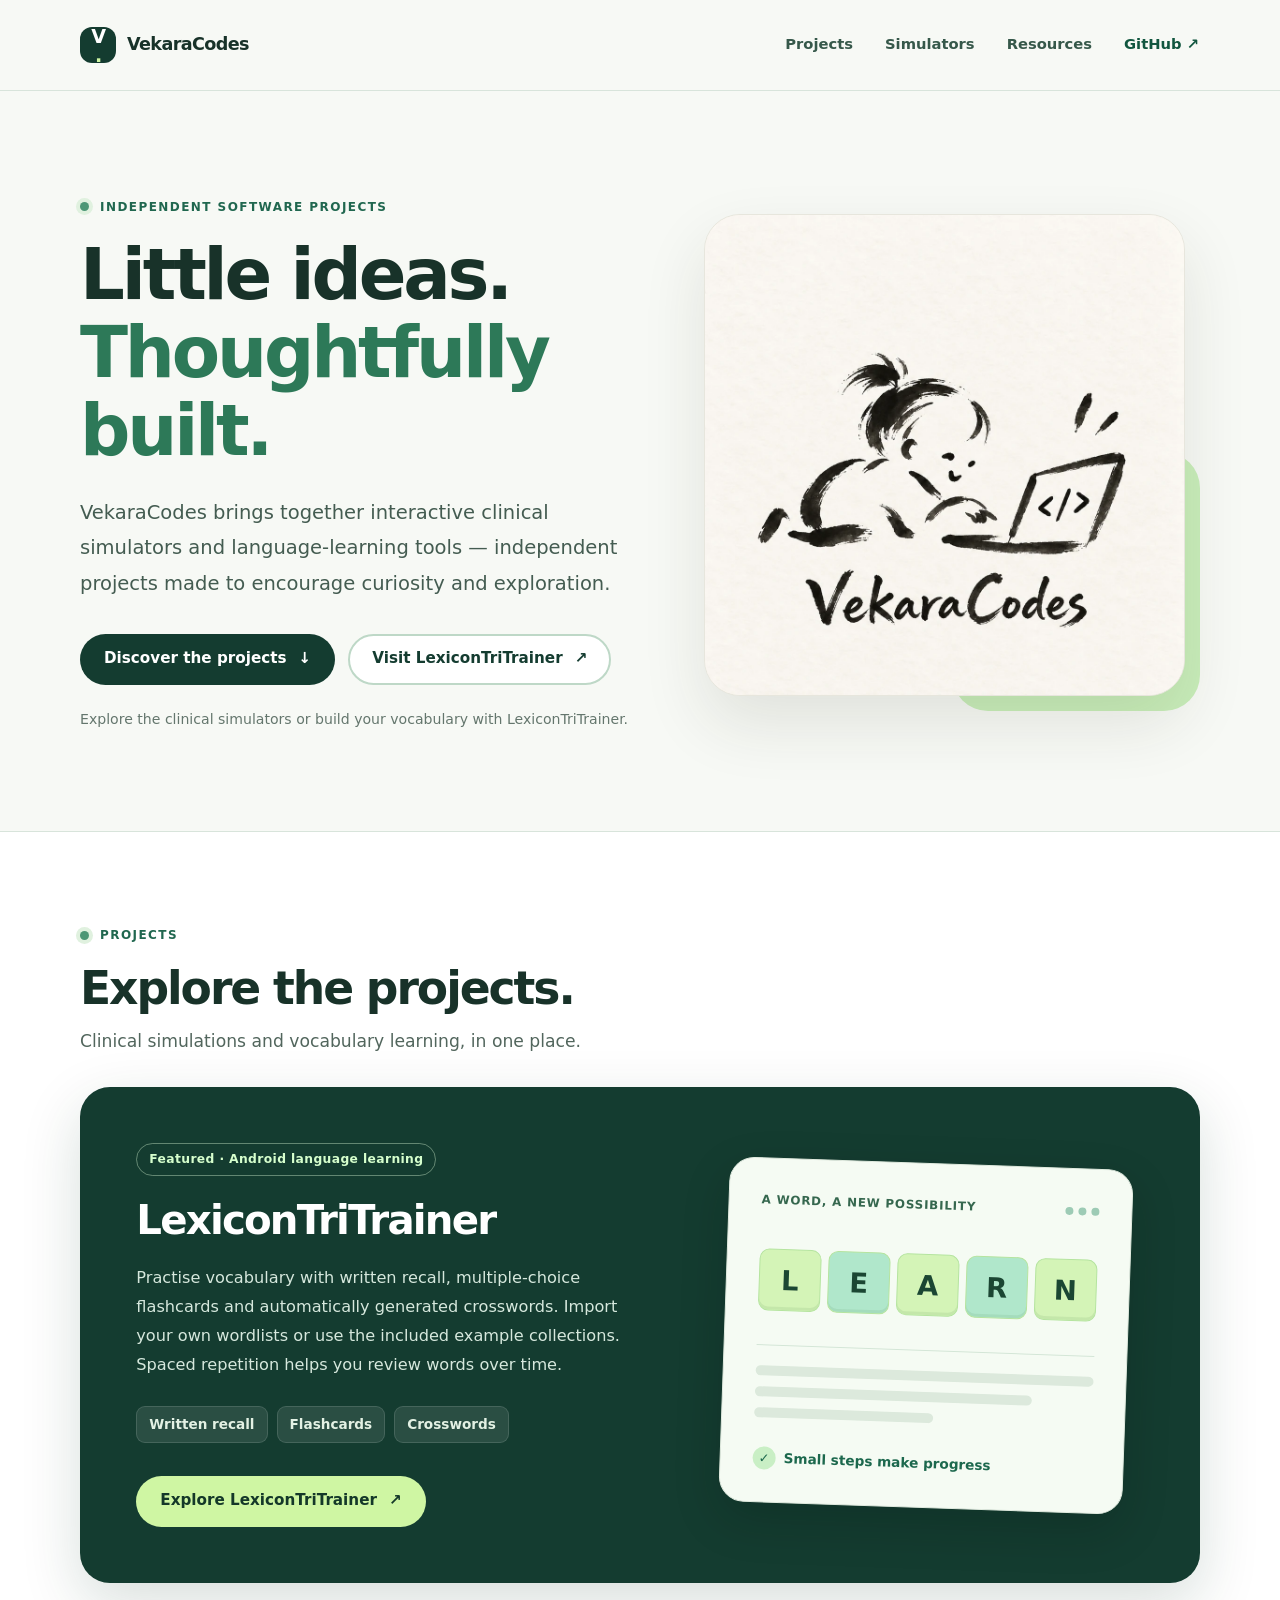
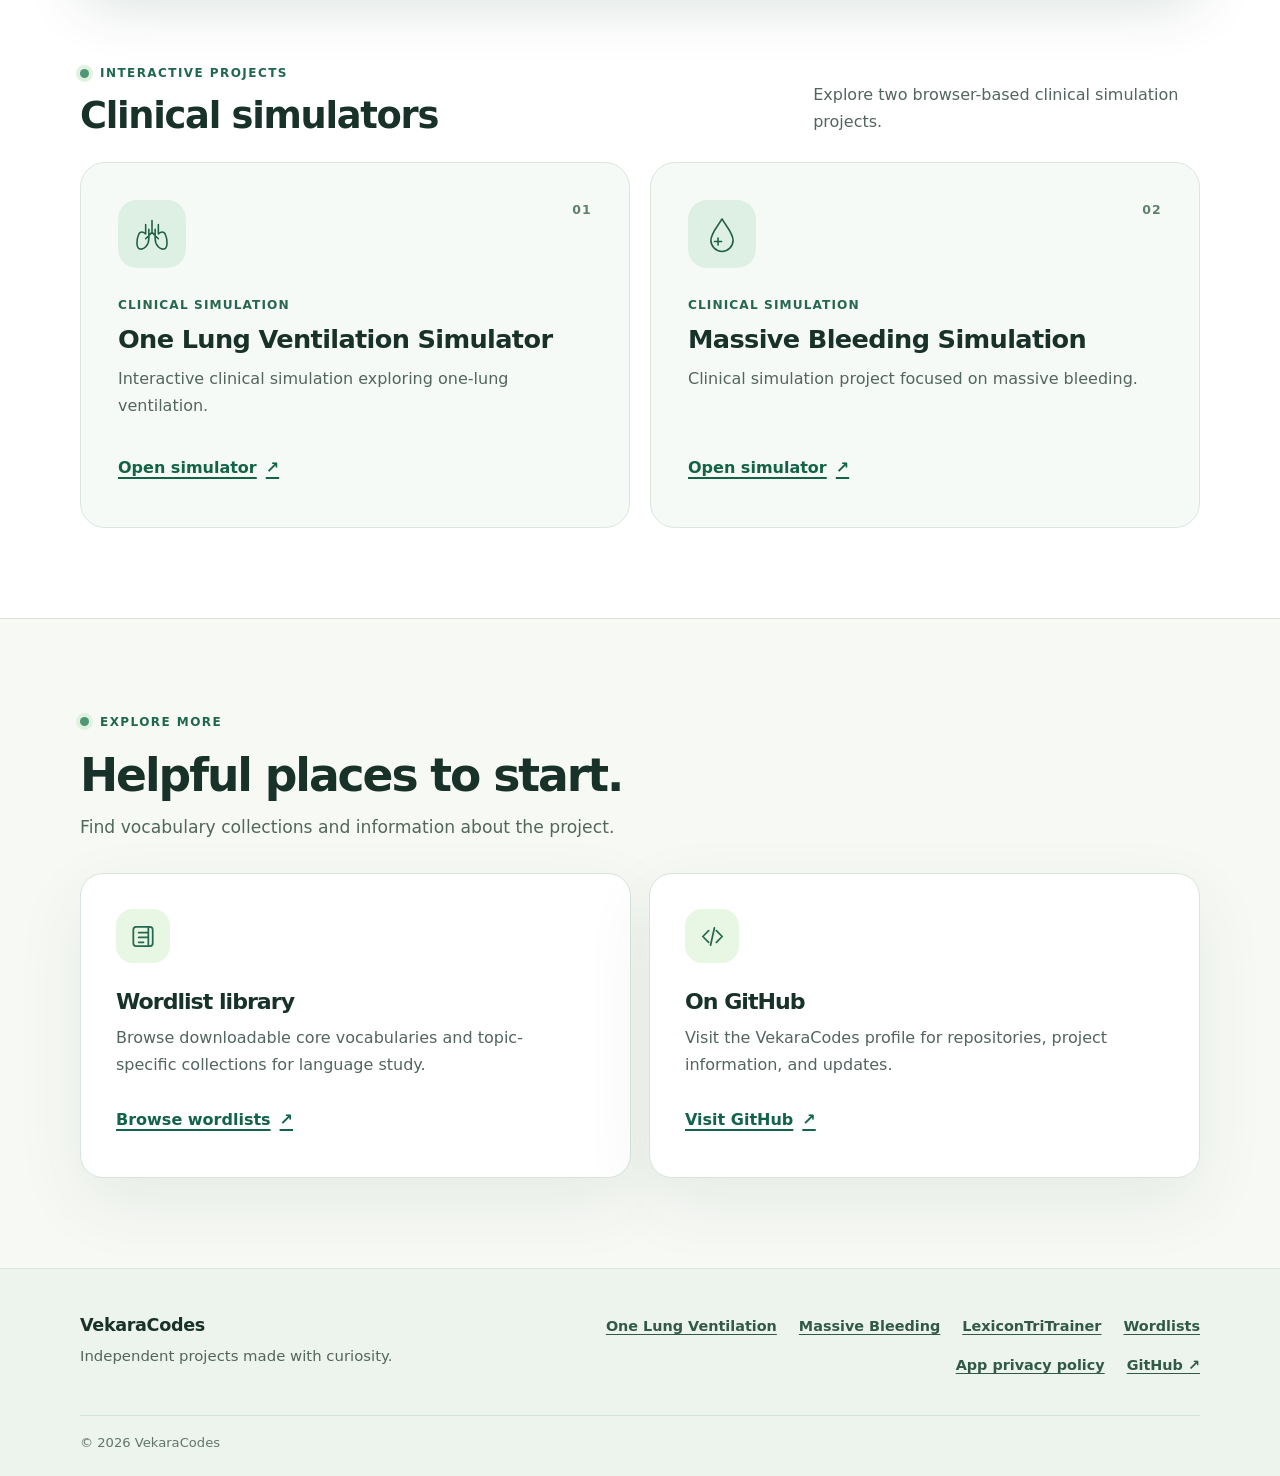
==== commit 57fdf223: "Add files via upload" ====
--- a/index.html
+++ b/index.html
@@ -2,61 +2,173 @@
 <html lang="en">
 <head>
   <meta charset="utf-8">
-  <meta name="viewport" content="width=device-width,initial-scale=1">
-  <meta name="description" content="VekaraCodes builds educational tools, including LexiconTriTrainer and interactive clinical simulators.">
-  <meta name="theme-color" content="#e1efd9">
-  <title>VekaraCodes — Independent software projects</title>
-  <link rel="stylesheet" href="lexicontritrainer/assets/site.css?v=7">
-  <link rel="stylesheet" href="assets/vekaracodes-home.css?v=7">
+  <meta name="viewport" content="width=device-width, initial-scale=1">
+  <meta name="description" content="Explore VekaraCodes projects: clinical simulators, LexiconTriTrainer for Android, and free vocabulary wordlists.">
+  <meta name="theme-color" content="#f7f9f5">
+  <meta name="color-scheme" content="light">
+  <title>VekaraCodes — Little ideas, thoughtfully built</title>
+  <link rel="stylesheet" href="assets/vekaracodes-home.css">
 </head>
-<body class="wl-v5 vc-home">
-<a class="skip-link" href="#main">Skip to main content</a>
-<header class="site-header">
-  <div class="shell header-inner">
-    <a class="brand" href="./" aria-label="VekaraCodes home">
-      <img class="brand-logo" src="assets/vekaracodes-logo.webp" width="84" height="70" alt="" decoding="async"><span>VekaraCodes</span>
-    </a>
-    <nav class="site-nav" aria-label="Main navigation">
-      <a href="./" aria-current="page">Home</a>
-      <a href="#projects">Projects</a>
-      <a href="#simulators">Simulators</a>
-      <a href="lexicontritrainer/">LexiconTriTrainer</a>
-      <a href="lexicontritrainer/wordlists/">Wordlists</a>
-    </nav>
-  </div>
-</header>
-<main id="main">
-  <section class="vc-hero shell" aria-labelledby="vc-title">
-    <div class="vc-hero-copy">
-      <p class="vc-overline">Independent software projects</p>
-      <h1 id="vc-title">Little ideas.<br><span>Thoughtfully built.</span></h1>
-      <p class="lede">Interactive clinical simulators and language-learning tools — built to make exploring and learning more engaging.</p>
-      <div class="vc-actions"><a class="vc-primary" href="#projects">Explore projects <span aria-hidden="true">↓</span></a><a class="vc-secondary" href="lexicontritrainer/">LexiconTriTrainer <span aria-hidden="true">↗</span></a></div>
+<body>
+  <a class="skip-link" href="#main-content">Skip to main content</a>
+
+  <header class="site-header">
+    <div class="container nav-wrap">
+      <a class="site-brand" href="./" aria-label="VekaraCodes homepage">
+        <span class="brand-symbol" aria-hidden="true">V<span class="brand-dot">.</span></span>
+        <span>VekaraCodes</span>
+      </a>
+      <nav aria-label="Main navigation" class="site-nav">
+        <a href="#projects">Projects</a>
+        <a href="#simulators">Simulators</a>
+        <a href="#resources">Resources</a>
+        <a class="nav-external" href="https://github.com/VekaraCodes" target="_blank" rel="noopener noreferrer">GitHub <span aria-hidden="true">↗</span></a>
+      </nav>
     </div>
-    <div class="vc-hero-image"><img src="assets/vekaracodes-logo.webp" alt="VekaraCodes brushstroke illustration of a child at a laptop" width="1024" height="1024" decoding="async"></div>
-  </section>
-  <section class="vc-section shell" id="projects" aria-labelledby="vc-project-title">
-    <div class="vc-heading"><span class="vc-overline">Featured project</span><h2 id="vc-project-title">LexiconTriTrainer</h2><p>An offline Android app for learning vocabulary from your own collections or included example dictionaries.</p></div>
-    <article class="vc-feature">
-      <div><p class="vc-eyebrow">Vocabulary learning</p><h3>Three ways to practise. One growing vocabulary.</h3><p>Use written recall, multiple-choice flashcards and generated crosswords. Optional spaced repetition helps plan your reviews over time.</p><div class="vc-pills"><span>Written recall</span><span>Multiple choice</span><span>Crosswords</span><span>Spaced repetition</span></div><a class="vc-primary" href="lexicontritrainer/">Explore LexiconTriTrainer <span aria-hidden="true">↗</span></a></div>
-      <div class="vc-feature-art" aria-hidden="true"><span>L</span><span>E</span><span>A</span><span>R</span><span>N</span></div>
-    </article>
-  </section>
-  <section class="vc-section shell" id="simulators" aria-labelledby="vc-sim-title">
-    <div class="vc-heading"><span class="vc-overline">Interactive software</span><h2 id="vc-sim-title">Clinical simulators</h2><p>Explore the two browser-based clinical simulation projects.</p></div>
-    <div class="vc-cards">
-      <article class="vc-card"><div class="vc-card-icon" aria-hidden="true">◌</div><p class="vc-eyebrow">Clinical simulation</p><h3>One Lung Ventilation Simulator</h3><p>Explore one-lung ventilation through an interactive simulation.</p><a href="OneLungVentilation.html">Open simulator <span aria-hidden="true">↗</span></a></article>
-      <article class="vc-card"><div class="vc-card-icon" aria-hidden="true">✚</div><p class="vc-eyebrow">Clinical simulation</p><h3>Massive Bleeding Simulation</h3><p>Interactive clinical simulation focused on massive bleeding.</p><a href="MassiveBleed.html">Open simulator <span aria-hidden="true">↗</span></a></article>
+  </header>
+
+  <main id="main-content">
+    <section class="hero" aria-labelledby="hero-title">
+      <div class="container hero-grid">
+        <div class="hero-copy">
+          <p class="eyebrow"><span class="eyebrow-marker" aria-hidden="true"></span> Independent software projects</p>
+          <h1 id="hero-title">Little ideas.<br><span>Thoughtfully built.</span></h1>
+          <p class="hero-description">VekaraCodes brings together interactive clinical simulators and language-learning tools — independent projects made to encourage curiosity and exploration.</p>
+          <div class="hero-actions">
+            <a class="button button-primary" href="#projects">Discover the projects <span aria-hidden="true">↓</span></a>
+            <a class="button button-outline" href="lexicontritrainer/">Visit LexiconTriTrainer <span aria-hidden="true">↗</span></a>
+          </div>
+          <p class="hero-caption">Explore the clinical simulators or build your vocabulary with LexiconTriTrainer.</p>
+        </div>
+        <div class="logo-composition">
+          <div class="logo-image-wrap">
+            <img src="assets/vekaracodes-logo.webp" alt="VekaraCodes logo: a playful brushstroke drawing of a child coding at a laptop, with VekaraCodes written below" width="1024" height="1024" fetchpriority="high" decoding="async">
+          </div>
+          <div class="logo-accent" aria-hidden="true"></div>
+        </div>
+      </div>
+    </section>
+
+    <section class="featured section" id="projects" aria-labelledby="projects-title">
+      <div class="container">
+        <div class="section-intro">
+          <p class="eyebrow"><span class="eyebrow-marker" aria-hidden="true"></span> Projects</p>
+          <h2 id="projects-title">Explore the projects.</h2>
+          <p>Clinical simulations and vocabulary learning, in one place.</p>
+        </div>
+        <article class="project-panel" aria-labelledby="lexicon-title">
+          <div class="project-content">
+            <span class="project-type">Featured · Android language learning</span>
+            <h3 id="lexicon-title">LexiconTriTrainer</h3>
+            <p>Practise vocabulary with written recall, multiple-choice flashcards and automatically generated crosswords. Import your own wordlists or use the included example collections. Spaced repetition helps you review words over time.</p>
+            <div class="project-modes" aria-label="Training modes">
+              <span>Written recall</span>
+              <span>Flashcards</span>
+              <span>Crosswords</span>
+            </div>
+            <a class="button button-light" href="lexicontritrainer/">Explore LexiconTriTrainer <span aria-hidden="true">↗</span></a>
+          </div>
+          <div class="project-illustration" aria-hidden="true">
+            <div class="mini-window">
+              <div class="mini-window-head"><span class="mini-caption">A word, a new possibility</span><span class="mini-dots"><i></i><i></i><i></i></span></div>
+              <div class="letter-tiles">
+                <span>L</span><span>E</span><span>A</span><span>R</span><span>N</span>
+              </div>
+              <div class="mini-divider"></div>
+              <div class="mini-lines"><i></i><i></i><i></i></div>
+              <div class="mini-check"><span aria-hidden="true">✓</span> Small steps make progress</div>
+            </div>
+          </div>
+        </article>
+
+        <div class="simulation-section" id="simulators" aria-labelledby="simulators-title">
+          <div class="simulation-heading">
+            <div>
+              <p class="eyebrow"><span class="eyebrow-marker" aria-hidden="true"></span> Interactive projects</p>
+              <h3 id="simulators-title">Clinical simulators</h3>
+            </div>
+            <p>Explore two browser-based clinical simulation projects.</p>
+          </div>
+          <div class="simulation-grid">
+            <article class="simulation-card" aria-labelledby="lung-title">
+              <div class="simulation-card-top">
+                <div class="simulation-icon" aria-hidden="true">
+                  <svg viewBox="0 0 48 48" fill="none" stroke="currentColor" stroke-width="2" stroke-linecap="round" stroke-linejoin="round">
+                    <path d="M24 7v15m0 0-8 8m8-8 8 8M16 12v12c-3-3-7-4-9 1-3 7-3 17 2 18 5 1 11-5 11-13V18m12-6v12c3-3 7-4 9 1 3 7 3 17-2 18-5 1-11-5-11-13V18"/>
+                  </svg>
+                </div>
+                <span class="simulation-number">01</span>
+              </div>
+              <p class="simulation-tag">Clinical simulation</p>
+              <h4 id="lung-title">One Lung Ventilation Simulator</h4>
+              <p>Interactive clinical simulation exploring one-lung ventilation.</p>
+              <a class="card-link" href="OneLungVentilation.html">Open simulator <span aria-hidden="true">↗</span></a>
+            </article>
+            <article class="simulation-card" aria-labelledby="bleed-title">
+              <div class="simulation-card-top">
+                <div class="simulation-icon" aria-hidden="true">
+                  <svg viewBox="0 0 48 48" fill="none" stroke="currentColor" stroke-width="2" stroke-linecap="round" stroke-linejoin="round">
+                    <path d="M24 5C19 14 10 23 10 32a14 14 0 0 0 28 0C38 23 29 14 24 5Z"/>
+                    <path d="M19 29v9m-4.5-4.5h9"/>
+                  </svg>
+                </div>
+                <span class="simulation-number">02</span>
+              </div>
+              <p class="simulation-tag">Clinical simulation</p>
+              <h4 id="bleed-title">Massive Bleeding Simulation</h4>
+              <p>Clinical simulation project focused on massive bleeding.</p>
+              <a class="card-link" href="MassiveBleed.html">Open simulator <span aria-hidden="true">↗</span></a>
+            </article>
+          </div>
+        </div>
+      </div>
+    </section>
+
+    <section id="resources" class="resources section" aria-labelledby="resources-title">
+      <div class="container">
+        <div class="section-intro">
+          <p class="eyebrow"><span class="eyebrow-marker" aria-hidden="true"></span> Explore more</p>
+          <h2 id="resources-title">Helpful places to start.</h2>
+          <p>Find vocabulary collections and information about the project.</p>
+        </div>
+        <div class="resource-grid">
+          <article class="resource-card">
+            <div class="resource-icon" aria-hidden="true">
+              <svg viewBox="0 0 32 32" fill="none" stroke="currentColor" stroke-width="1.8" stroke-linecap="round" stroke-linejoin="round"><rect x="5.5" y="6" width="20" height="20" rx="3"/><path d="M11 12h9M11 17h9M11 22h5M21 6v20"/></svg>
+            </div>
+            <h3>Wordlist library</h3>
+            <p>Browse downloadable core vocabularies and topic-specific collections for language study.</p>
+            <a class="card-link" href="lexicontritrainer/wordlists/">Browse wordlists <span aria-hidden="true">↗</span></a>
+          </article>
+          <article class="resource-card">
+            <div class="resource-icon" aria-hidden="true">
+              <svg viewBox="0 0 32 32" fill="none" stroke="currentColor" stroke-width="1.8" stroke-linecap="round" stroke-linejoin="round"><path d="M12 10 6 16l6 6M20 10l6 6-6 6M18 7l-4 18"/></svg>
+            </div>
+            <h3>On GitHub</h3>
+            <p>Visit the VekaraCodes profile for repositories, project information, and updates.</p>
+            <a class="card-link" href="https://github.com/VekaraCodes" target="_blank" rel="noopener noreferrer">Visit GitHub <span aria-hidden="true">↗</span></a>
+          </article>
+        </div>
+      </div>
+    </section>
+  </main>
+
+  <footer class="site-footer">
+    <div class="container footer-content">
+      <div>
+        <strong>VekaraCodes</strong>
+        <p>Independent projects made with curiosity.</p>
+      </div>
+      <nav aria-label="Footer navigation" class="footer-links">
+        <a href="OneLungVentilation.html">One Lung Ventilation</a>
+        <a href="MassiveBleed.html">Massive Bleeding</a>
+        <a href="lexicontritrainer/">LexiconTriTrainer</a>
+        <a href="lexicontritrainer/wordlists/">Wordlists</a>
+        <a href="lexicontritrainer/privacy-policy.html">App privacy policy</a>
+        <a href="https://github.com/VekaraCodes" target="_blank" rel="noopener noreferrer">GitHub <span aria-hidden="true">↗</span></a>
+      </nav>
     </div>
-  </section>
-  <section class="vc-section shell" id="resources" aria-labelledby="vc-res-title">
-    <div class="vc-heading"><span class="vc-overline">Resources</span><h2 id="vc-res-title">Keep exploring</h2></div>
-    <div class="vc-cards vc-cards-three">
-      <article class="vc-card"><h3>Vocabulary wordlists</h3><p>Download core dictionaries and supplementary vocabulary collections.</p><a href="lexicontritrainer/wordlists/">Browse wordlists <span aria-hidden="true">↗</span></a></article>
-      <article class="vc-card"><h3>Privacy policy</h3><p>Read about data handling and local storage in LexiconTriTrainer.</p><a href="lexicontritrainer/privacy-policy.html">Read privacy policy <span aria-hidden="true">↗</span></a></article>
-      <article class="vc-card"><h3>VekaraCodes on GitHub</h3><p>See more information about the projects and their repositories.</p><a href="https://github.com/VekaraCodes" rel="noopener noreferrer">Explore GitHub <span aria-hidden="true">↗</span></a></article>
-    </div>
-  </section>
-</main>
-<footer class="site-footer"><div class="shell footer-inner"><div class="footer-attribution"><a href="./" class="footer-logo-link" aria-label="VekaraCodes home"><img src="assets/vekaracodes-logo.webp" alt="VekaraCodes logo" width="74" height="74" loading="lazy"></a><span>© 2026 VekaraCodes<br><small>Independent software projects</small></span></div><nav class="footer-links" aria-label="Footer navigation"><a href="OneLungVentilation.html">One Lung Ventilation</a><a href="MassiveBleed.html">Massive Bleeding</a><a href="lexicontritrainer/">LexiconTriTrainer</a><a href="lexicontritrainer/wordlists/">Wordlists</a></nav></div></footer>
-</body></html>
+    <div class="container footer-bottom">© 2026 VekaraCodes</div>
+  </footer>
+</body>
+</html>
--- a/assets/vekaracodes-home.css
+++ b/assets/vekaracodes-home.css
@@ -1,38 +1,181 @@
-/* VekaraCodes main page — matching LexiconTriTrainer Wordlists v6 visual system. */
-.vc-home {background:linear-gradient(155deg,#f1f7f0 0%,#fbfcfb 58%,#f6faf4 100%);color:#102e1d;}
-.vc-hero,.vc-section {scroll-margin-top:2rem;}
-.vc-hero {display:grid;grid-template-columns:1.1fr .9fr;align-items:center;gap:clamp(1.6rem,5vw,4rem);padding:clamp(2.4rem,5vw,5.4rem) 0 clamp(2.7rem,5vw,4.7rem);}
-.vc-hero h1 {font-size:clamp(2.7rem,5vw,5rem);line-height:1.06;letter-spacing:-.055em;max-width:none;margin:.35rem 0 1.5rem;}
-.vc-hero h1 span {color:#287b3f;}
-.vc-hero .lede {max-width:56ch;}
-.vc-overline {display:block;color:#29733d;font-weight:800;font-size:.79rem;letter-spacing:.11em;text-transform:uppercase;margin:0 0 .35rem;}
-.vc-actions {display:flex;gap:.8rem;flex-wrap:wrap;margin-top:1.6rem;}
-.vc-primary,.vc-secondary {display:inline-flex;align-items:center;justify-content:center;gap:.65rem;min-height:46px;padding:.68rem 1.1rem;text-decoration:none!important;border-radius:10px;font-weight:750;line-height:1.35;transition:transform .15s ease,background .15s ease;}
-.vc-primary {background:#27733a;color:white;}.vc-primary:hover {background:#185c2b;color:white;transform:translateY(-1px);}
-.vc-secondary {background:#fafff9;color:#1b5f2c;border:1px solid #cce2c8;}.vc-secondary:hover {background:#edf8ea;transform:translateY(-1px);}
-.vc-hero-image {border-radius:24px;background:linear-gradient(135deg,#e6f2e2,#f7fbf4);border:1px solid #cfe3ca;display:grid;place-items:center;min-height:330px;overflow:hidden;}
-.vc-hero-image img {display:block;width:min(80%,390px);height:auto;mix-blend-mode:multiply;}
-.vc-section {padding:clamp(2rem,4.6vw,3.7rem) 0;}
-.vc-heading {max-width:850px;margin-bottom:1.65rem;}
-.vc-heading h2 {font-size:clamp(1.7rem,2.5vw,2.3rem);margin:.2rem 0 .5rem;}
-.vc-heading p {color:#42634d;}
-.vc-feature {background:linear-gradient(125deg,#eff8ea,#f6faf3);border:1px solid #d1e4ce;border-radius:20px;padding:clamp(1.5rem,3.7vw,3rem);display:grid;grid-template-columns:1.4fr .8fr;gap:clamp(1.1rem,3vw,3rem);align-items:center;}
-.vc-feature h3 {font-size:clamp(1.55rem,2.6vw,2.35rem);max-width:23ch;}
-.vc-feature p {color:#385b43;max-width:65ch;}
-.vc-eyebrow {color:#27703b;font-weight:800;font-size:.79rem;text-transform:uppercase;letter-spacing:.08em;}
-.vc-pills {display:flex;gap:.5rem;flex-wrap:wrap;margin:1.1rem 0 1.65rem;}
-.vc-pills span {background:white;border:1px solid #cfe5cd;border-radius:99px;padding:.28rem .8rem;font-size:.87rem;color:#315c3d;}
-.vc-feature-art {display:flex;gap:.35rem;align-items:center;justify-content:center;flex-wrap:wrap;}
-.vc-feature-art span {background:#2b7e41;color:white;font-weight:900;font-size:clamp(1.3rem,3vw,2.2rem);width:clamp(37px,4vw,52px);height:clamp(44px,5vw,60px);display:grid;place-items:center;border-radius:9px;box-shadow:0 6px 10px rgba(23,91,42,.13);transform:rotate(-3deg);}
-.vc-feature-art span:nth-child(even) {transform:rotate(3deg) translateY(-5px);background:#d0eecb;color:#1b5a2c;}
-.vc-cards {display:grid;grid-template-columns:repeat(2,minmax(0,1fr));gap:1rem;}
-.vc-cards-three {grid-template-columns:repeat(3,minmax(0,1fr));}
-.vc-card {display:flex;flex-direction:column;align-items:flex-start;padding:clamp(1.3rem,2.5vw,1.8rem);border:1px solid #d3e6cf;border-radius:18px;background:linear-gradient(135deg,#f1f8ee,#fff);}
-.vc-card h3 {font-size:1.2rem;line-height:1.28;}
-.vc-card p {color:#46624c;}
-.vc-card a {font-weight:750;margin-top:auto;}
-.vc-card-icon {display:grid;place-items:center;width:46px;height:46px;border-radius:12px;background:#d9edda;color:#23783e;font-size:1.8rem;margin-bottom:1rem;font-weight:800;}
-.vc-home .site-footer {margin-top:3rem;}
-@media(max-width:930px) {.vc-hero {grid-template-columns:1fr;}.vc-hero-image {max-width:610px;min-height:260px;}.vc-feature {grid-template-columns:1fr;}}
-@media(max-width:740px) {.vc-cards,.vc-cards-three {grid-template-columns:1fr;}.vc-hero h1 {font-size:clamp(2.5rem,10vw,3.9rem);}.vc-section {padding:2rem 0;}}
-@media(prefers-reduced-motion:reduce){.vc-primary,.vc-secondary {transition:none;}}
+/* VekaraCodes homepage — no external fonts, JavaScript, or third-party requests */
+:root {
+  color-scheme: light;
+  --background: #f7f9f5;
+  --background-soft: #eef5ee;
+  --surface: #ffffff;
+  --ink: #183229;
+  --muted: #52665d;
+  --forest: #143c30;
+  --forest-deep: #102e25;
+  --accent: #cff6a3;
+  --border: #d8e4db;
+  --shadow: 0 24px 70px rgba(20, 61, 41, .075);
+  --radius: 25px;
+}
+*, *::before, *::after { box-sizing: border-box; }
+html { scroll-behavior: smooth; }
+body {
+  margin: 0; min-width: 320px; background: var(--background); color: var(--ink);
+  font-family: system-ui, -apple-system, BlinkMacSystemFont, "Segoe UI", sans-serif;
+  line-height: 1.68; font-size: 16px; -webkit-font-smoothing: antialiased;
+}
+::selection { background: var(--accent); color: var(--forest-deep); }
+a { color: #0f654a; text-underline-offset: .22em; }
+a:hover { text-decoration-thickness: 2px; }
+a:focus-visible { outline: 3px solid #197552; outline-offset: 4px; border-radius: 5px; }
+img, svg { display: block; max-width: 100%; }
+.container { width: min(1120px, calc(100% - 48px)); margin-inline: auto; }
+.skip-link {
+  position: absolute; top: -100px; left: 16px; z-index: 100;
+  border: 2px solid #16684a; border-radius: 10px; background: white;
+  padding: 10px 18px; font-weight: 750; color: var(--forest-deep);
+}
+.skip-link:focus { top: 10px; }
+.site-header { background: rgba(247,249,245,.98); border-bottom: 1px solid var(--border); }
+.nav-wrap { min-height: 90px; display: flex; align-items: center; justify-content: space-between; gap: 20px; }
+.site-brand { display: inline-flex; align-items: center; gap: 11px; color: var(--ink); text-decoration: none; font-size: 1.1rem; font-weight: 830; letter-spacing: -.035em; }
+.site-brand:hover { text-decoration: none; }
+.brand-symbol { width: 36px; height: 36px; display: grid; place-items: center; background: var(--forest); color: white; border-radius: 12px; font-size: 1.2rem; line-height: 1; letter-spacing: -.06em; }
+.brand-dot { color: var(--accent); }
+.site-nav { display: flex; align-items: center; justify-content: flex-end; flex-wrap: wrap; gap: clamp(11px, 2.8vw, 30px); }
+.site-nav a { padding: 9px 1px; text-decoration: none; font-size: .92rem; font-weight: 700; color: #36584a; border-bottom: 2px solid transparent; }
+.site-nav a:hover { color: #0b583e; border-color: currentColor; }
+.site-nav .nav-external { color: #11563f; }
+.hero { overflow: hidden; padding: clamp(58px, 8vw, 111px) 0 clamp(54px, 8vw, 100px); }
+.hero-grid { display: grid; grid-template-columns: minmax(0, 1.06fr) minmax(0, .94fr); gap: clamp(36px, 5vw, 78px); align-items: center; }
+.hero-copy { min-width: 0; }
+.eyebrow { display: inline-flex; align-items: center; gap: 11px; color: #20674f; margin: 0 0 20px; text-transform: uppercase; font-size: .75rem; line-height: 1.5; letter-spacing: .12em; font-weight: 850; }
+.eyebrow-marker { display: block; flex: 0 0 auto; width: 9px; height: 9px; background: #4d9776; border-radius: 50%; box-shadow: 0 0 0 4px #e0f1df; }
+h1,h2,h3 { line-height: 1.11; letter-spacing: -.045em; }
+h1 { margin: 0 0 25px; font-size: clamp(2.6rem, 5.5vw, 5.25rem); font-weight: 850; }
+h1 span { color: #2d7958; }
+h2 { font-size: clamp(2rem, 3.8vw, 2.85rem); margin: 0 0 12px; }
+h3 { margin: 0 0 16px; font-size: 1.28rem; }
+p { margin: 0 0 1rem; }
+.hero-description { max-width: 54ch; font-size: clamp(1.06rem,1.55vw,1.22rem); color: #445c51; line-height: 1.8; }
+.hero-actions { margin-top: 33px; display: flex; flex-wrap: wrap; align-items: center; gap: 13px; }
+.button { display: inline-flex; justify-content: center; align-items: center; gap: 12px; min-height: 51px; padding: 12px 22px; border: 2px solid transparent; border-radius: 50px; text-decoration: none; font-weight: 780; font-size: .95rem; line-height: 1.3; transition: transform .17s ease, background-color .17s ease, border-color .17s ease; }
+.button:hover { transform: translateY(-2px); text-decoration: none; }
+.button-primary { background: var(--forest); color: white; }
+.button-primary:hover { background: #24634b; }
+.button-outline { background: white; border-color: #bed8c7; color: var(--forest); }
+.button-outline:hover { border-color: #6da58a; background: #f2f8f1; }
+.hero-caption { color: #64766d; font-size: .88rem; margin: 23px 0 0; }
+.logo-composition { position: relative; padding: 0 15px 15px 0; isolation: isolate; }
+.logo-image-wrap { position: relative; z-index: 1; background: #faf6ed; border-radius: 36px; border: 1px solid #e7e6dd; overflow: hidden; box-shadow: 0 28px 65px rgba(42, 43, 28, .11); }
+.logo-image-wrap img { width: 100%; height: auto; }
+.logo-accent { position: absolute; z-index: 0; inset: auto 0 0 auto; width: 50%; height: 52%; border-radius: 36px; background: #c9eeba; }
+.section { padding: clamp(60px, 7vw, 94px) 0; }
+.featured { background: #fff; border-top: 1px solid var(--border); border-bottom: 1px solid var(--border); }
+.section-intro { max-width: 670px; margin-bottom: 31px; }
+.section-intro > p:last-child { color: var(--muted); font-size: 1.075rem; margin: 0; }
+.project-panel { border-radius: 30px; background: var(--forest); display: grid; grid-template-columns: minmax(0, 1.08fr) minmax(0, .92fr); gap: clamp(28px, 5vw, 60px); align-items: center; overflow: hidden; padding: clamp(25px, 4.4vw, 58px); color: white; box-shadow: 0 20px 60px rgba(15, 57, 38, .16); }
+.project-type { display: inline-block; border: 1px solid rgba(217,248,213,.4); border-radius: 100px; padding: 5px 12px; font-size: .77rem; letter-spacing: .03em; font-weight: 770; color: #d6ffcd; margin-bottom: 23px; }
+.project-content h3 { max-width: 17ch; font-size: clamp(1.7rem, 3.15vw, 2.55rem); margin-bottom: 19px; }
+.project-content p { max-width: 54ch; color: #d6e8dd; font-size: 1.01rem; line-height: 1.8; }
+.project-modes { display: flex; gap: 9px; flex-wrap: wrap; margin: 27px 0 33px; }
+.project-modes span { color: #e3f1e4; font-size: .85rem; font-weight: 650; padding: 6px 12px; border-radius: 9px; background: rgba(255,255,255,.095); border: 1px solid rgba(255,255,255,.13); }
+.button-light { background: var(--accent); color: #143829; }
+.button-light:hover { background: #e6ffc7; }
+.project-illustration { min-width: 0; padding: clamp(5px, 2vw, 16px); }
+.mini-window { background: #f5fbf3; border: 1px solid #e0eadf; border-radius: 25px; padding: clamp(16px, 3vw, 32px); box-shadow: 0 17px 46px rgba(5, 21, 14, .2); transform: rotate(2deg); }
+.mini-window-head { display: flex; justify-content: space-between; gap: 10px; align-items: center; color: #35674e; margin-bottom: 38px; }
+.mini-caption { font-size: .74rem; font-weight: 790; letter-spacing: .07em; text-transform: uppercase; }
+.mini-dots { display: flex; gap: 5px; }
+.mini-dots i { display: block; width: 8px; height: 8px; border-radius: 50%; background: #9dcbb5; }
+.letter-tiles { display: grid; grid-template-columns: repeat(5, minmax(0,1fr)); gap: clamp(3px, .6vw, 7px); }
+.letter-tiles span { display: grid; place-items: center; aspect-ratio: 1; min-width: 0; background: #d4f4b7; border: 1px solid #b5e49f; border-radius: 10px; color: #1b4633; font-size: clamp(1rem, 2.15vw, 1.75rem); font-weight: 880; box-shadow: inset 0 -3px rgba(63,115,66,.1); }
+.letter-tiles span:nth-child(2),.letter-tiles span:nth-child(4) { background: #b0e7cb; }
+.mini-divider { height: 1px; background: #d4e6d7; margin: 34px 0 20px; }
+.mini-lines { display: grid; gap: 11px; margin-bottom: 29px; }
+.mini-lines i { display: block; height: 10px; border-radius: 50px; background: #dce9dc; }
+.mini-lines i:nth-child(2) { width: 82%; }.mini-lines i:nth-child(3) { width: 53%; }
+.mini-check { color: #1c684d; font-size: .85rem; font-weight: 760; display: flex; align-items: center; gap: 8px; }
+.mini-check span { display: grid; place-items: center; border-radius: 50%; background: #c9efc5; width: 23px; height: 23px; font-size: .8rem; }
+.resources { background: var(--background); }
+.resource-grid { display: grid; grid-template-columns: repeat(2,minmax(0,1fr)); gap: 18px; }
+.resource-card { min-width: 0; border: 1px solid var(--border); border-radius: 23px; padding: clamp(24px, 3vw, 35px); background: white; box-shadow: var(--shadow); }
+.resource-icon { width: 54px; height: 54px; background: #e8f6e4; border-radius: 17px; display: grid; place-items: center; color: #24694e; margin-bottom: 27px; }
+.resource-icon svg { width: 31px; height: 31px; }
+.resource-card h3 { font-size: 1.38rem; margin-bottom: 10px; }
+.resource-card p { max-width: 43ch; color: var(--muted); margin-bottom: 20px; }
+.card-link { display: inline-flex; align-items: center; min-height: 44px; gap: 9px; font-weight: 790; text-decoration-thickness: 1.5px; color: #126347; }
+.site-footer { border-top: 1px solid var(--border); background: #edf3ed; padding: 42px 0 22px; }
+.footer-content { display: flex; align-items: flex-start; justify-content: space-between; gap: 26px; }
+.footer-content strong { font-size: 1.1rem; letter-spacing: -.02em; }
+.footer-content p { color: var(--muted); font-size: .93rem; margin: 3px 0 0; }
+.footer-links { display: flex; flex-wrap: wrap; justify-content: flex-end; gap: 9px 22px; max-width: 610px; }
+.footer-links a { color: #31594a; font-size: .9rem; font-weight: 650; padding: 3px 0; }
+.footer-bottom { border-top: 1px solid #d5e2d7; margin-top: 35px; padding-top: 16px; color: #61766a; font-size: .82rem; }
+@media (max-width: 900px) {
+  .hero-grid { grid-template-columns: 1fr 0.83fr; gap: 24px; }
+  .hero h1 { font-size: clamp(2.5rem,5.3vw,4.2rem); }
+  .project-panel { gap: 18px; }
+  .project-content h3 { font-size: 2rem; }
+  .mini-window-head { margin-bottom: 25px; }
+}
+@media (max-width: 700px) {
+  .container { width: min(100% - 36px, 550px); }
+  .nav-wrap { min-height: unset; padding: 15px 0; align-items: flex-start; flex-wrap: wrap; }
+  .site-brand { font-size: 1rem; }
+  .site-nav { width: 100%; justify-content: flex-start; gap: 20px; }
+  .site-nav a { padding: 6px 1px; }
+  .hero { padding: 57px 0 65px; }
+  .hero-grid { grid-template-columns: 1fr; gap: 35px; }
+  .hero h1 { font-size: clamp(2.65rem, 10vw, 4.1rem); }
+  .hero-description { font-size: 1.07rem; }
+  .logo-composition { width: min(100%, 400px); margin: 0 auto; }
+  .logo-image-wrap { border-radius: 25px; }
+  .project-panel { grid-template-columns: 1fr; }
+  .project-content h3 { font-size: clamp(1.75rem, 7vw, 2.2rem); }
+  .project-illustration { max-width: 390px; width: 100%; margin: 0 auto; padding: 4px; }
+  .mini-window { transform: rotate(0deg); }
+  .letter-tiles span { font-size: clamp(1.15rem, 5vw, 1.5rem); }
+  .resource-grid { grid-template-columns: 1fr; }
+  .footer-content { flex-direction: column; }
+  .footer-links { justify-content: flex-start; }
+}
+@media (max-width: 390px) {
+  .container { width: calc(100% - 30px); }
+  .site-nav { gap: 15px; }
+  .site-nav a { font-size: .89rem; }
+  .button { width: 100%; }
+  .project-panel { padding: 22px; }
+  .project-modes { gap: 6px; }
+  .project-modes span { font-size: .8rem; }
+}
+@media (prefers-reduced-motion: reduce) {
+  html { scroll-behavior: auto; }
+  *, *::before, *::after { transition: none !important; animation: none !important; }
+}
+@media (prefers-contrast: more) {
+  :root { --muted: #30483c; --border: #899f90; }
+  .site-nav a { text-decoration: underline; }
+  .button-outline, .resource-card { border-color: #556e59; }
+}
+
+/* Original VekaraCodes clinical simulators, preserved and given equal prominence. */
+.simulation-section { margin-top: clamp(54px, 6vw, 78px); scroll-margin-top: 28px; }
+.simulation-heading { display: flex; align-items: end; justify-content: space-between; gap: 24px; margin-bottom: 23px; }
+.simulation-heading .eyebrow { margin-bottom: 12px; }
+.simulation-heading h3 { font-size: clamp(1.7rem, 3vw, 2.3rem); line-height: 1.2; margin: 0; letter-spacing: -.035em; }
+.simulation-heading > p { color: var(--muted); margin: 0 0 3px; max-width: 38ch; }
+.simulation-grid { display: grid; grid-template-columns: repeat(2,minmax(0,1fr)); gap: 20px; }
+.simulation-card { display: flex; flex-direction: column; border-radius: 25px; padding: clamp(24px,3.1vw,37px); background: #f6faf6; border: 1px solid #d9e7dd; min-width: 0; }
+.simulation-card-top { display: flex; align-items: flex-start; justify-content: space-between; margin-bottom: 27px; }
+.simulation-icon { width: 68px; height: 68px; display: grid; place-items: center; border-radius: 19px; background: #def0e4; color: #205f48; }
+.simulation-icon svg { width: 38px; height: 38px; }
+.simulation-number { color: #5f806d; font-size: .78rem; font-weight: 750; letter-spacing: .1em; }
+.simulation-tag { margin: 0 0 8px; color: #27674f; font-size: .76rem; text-transform: uppercase; font-weight: 850; letter-spacing: .09em; }
+.simulation-card h4 { font-size: clamp(1.28rem,2vw,1.62rem); line-height: 1.3; letter-spacing: -.025em; margin: 0 0 10px; }
+.simulation-card > p:not(.simulation-tag) { color: var(--muted); margin: 0 0 26px; }
+.simulation-card .card-link { margin-top: auto; align-self: flex-start; }
+@media (max-width: 700px) {
+  .simulation-heading { flex-direction: column; align-items: flex-start; gap: 9px; }
+  .simulation-grid { grid-template-columns: 1fr; }
+  .simulation-card { padding: 25px; }
+}
+@media (prefers-contrast: more) {
+  .simulation-card { border-color: #556e59; }
+}
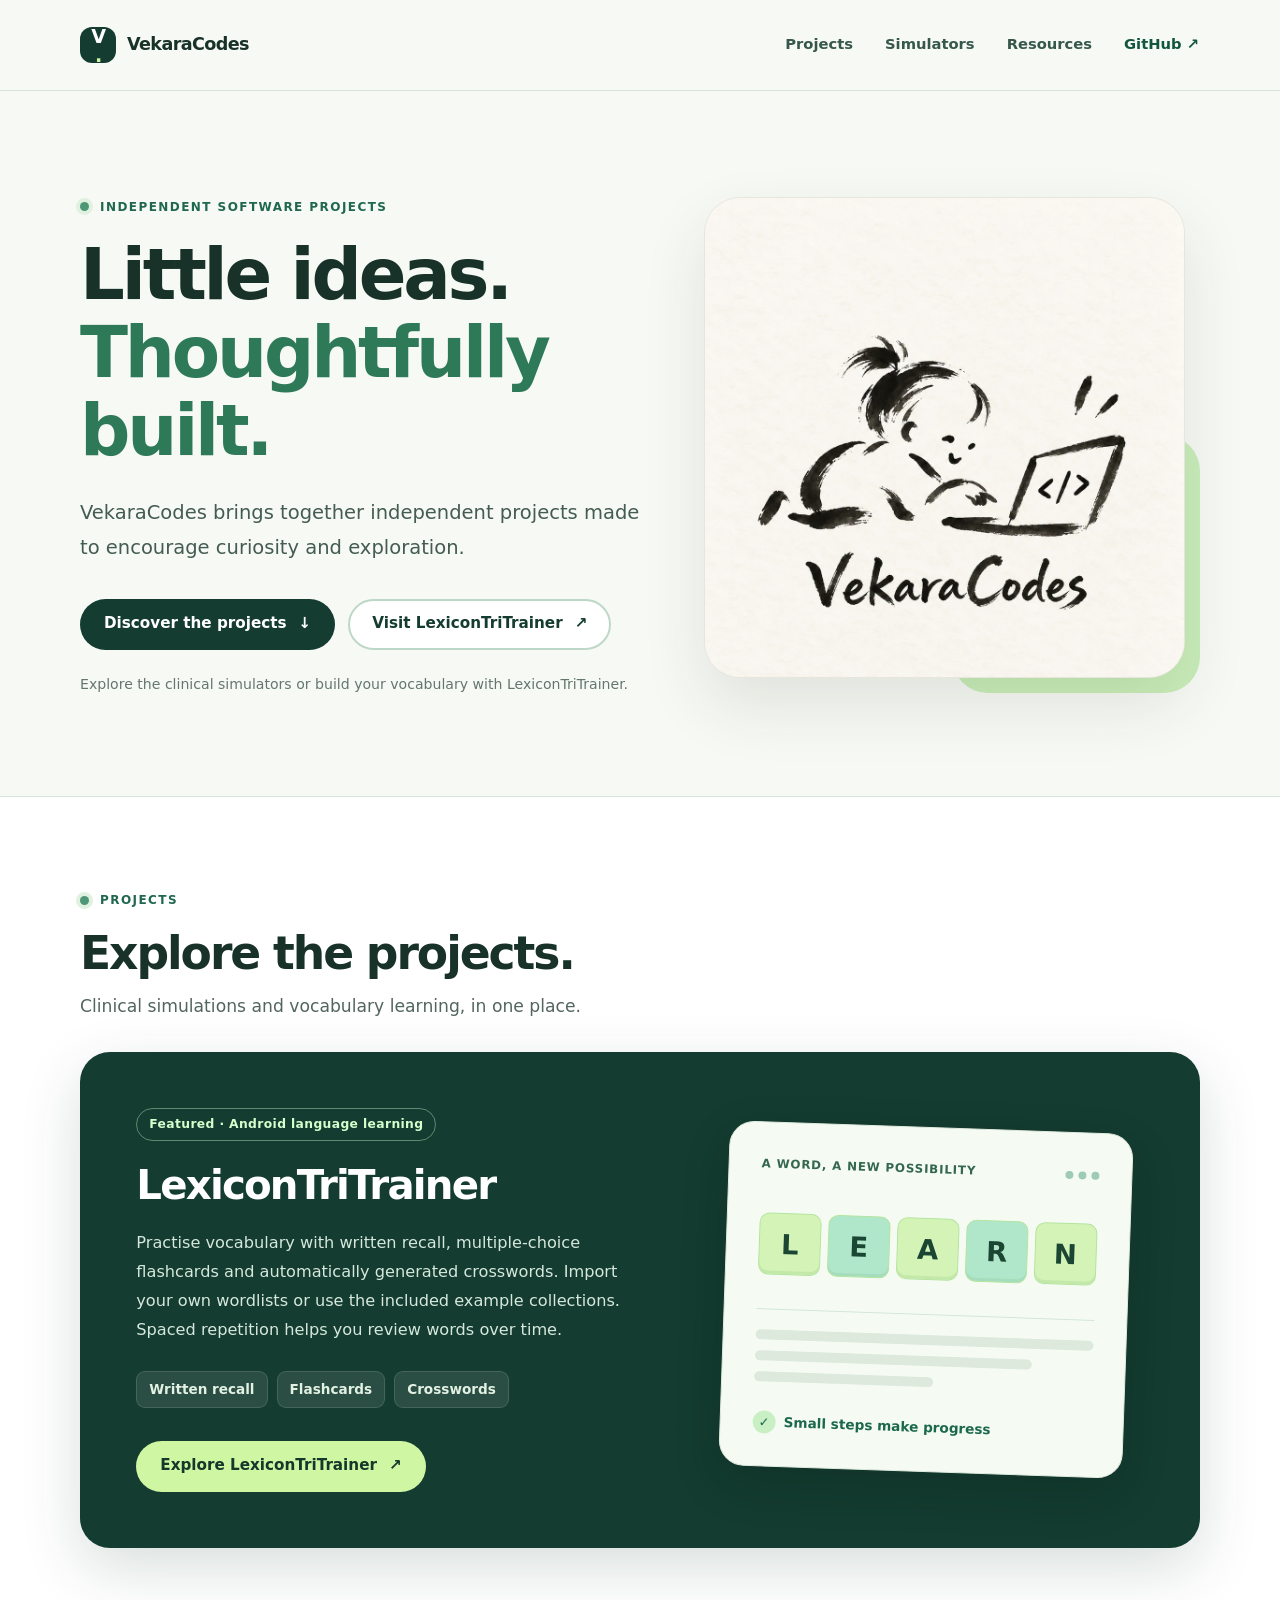
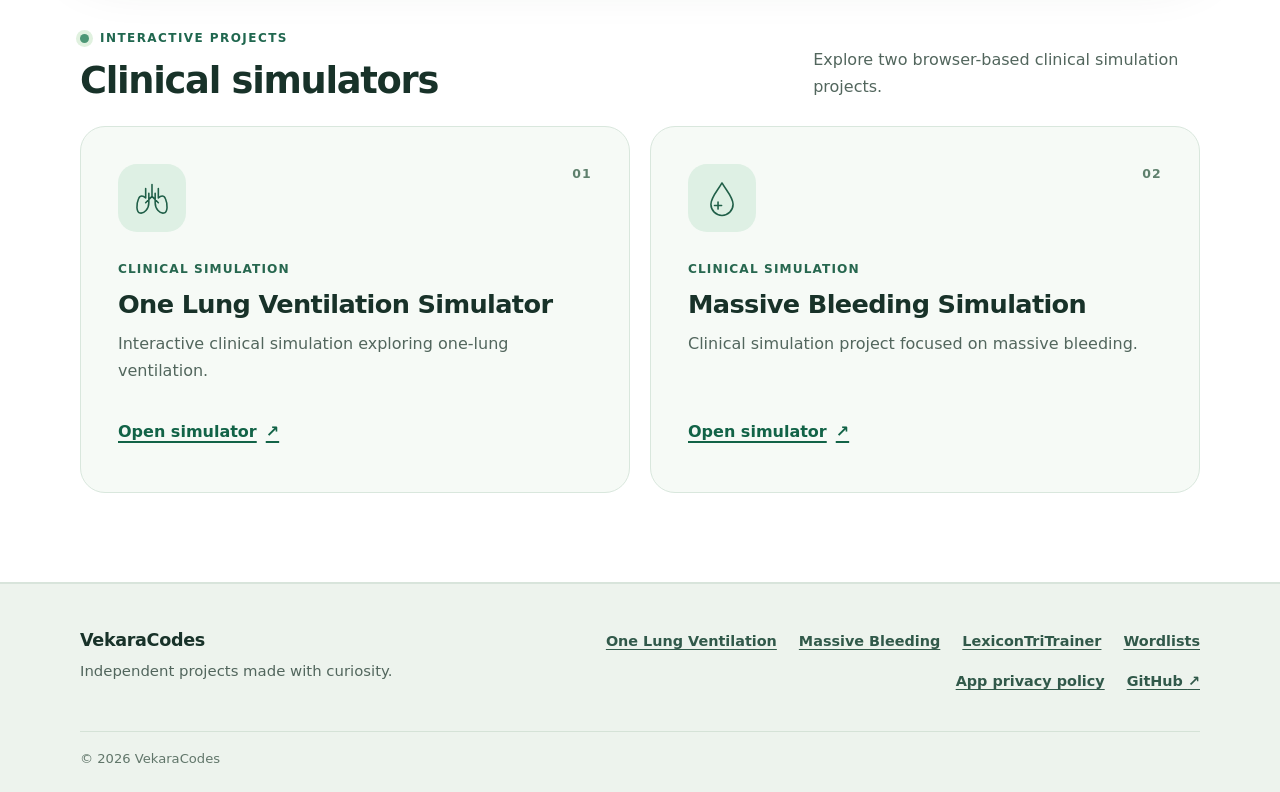
==== commit 04abdd2b: "Revise meta description and hero text; remove resources section Updated the meta description and her" ====
--- a/index.html
+++ b/index.html
@@ -3,7 +3,7 @@
 <head>
   <meta charset="utf-8">
   <meta name="viewport" content="width=device-width, initial-scale=1">
-  <meta name="description" content="Explore VekaraCodes projects: clinical simulators, LexiconTriTrainer for Android, and free vocabulary wordlists.">
+  <meta name="description" content="VekaraCodes, test lab for experimental projects.">
   <meta name="theme-color" content="#f7f9f5">
   <meta name="color-scheme" content="light">
   <title>VekaraCodes — Little ideas, thoughtfully built</title>
@@ -33,7 +33,7 @@
         <div class="hero-copy">
           <p class="eyebrow"><span class="eyebrow-marker" aria-hidden="true"></span> Independent software projects</p>
           <h1 id="hero-title">Little ideas.<br><span>Thoughtfully built.</span></h1>
-          <p class="hero-description">VekaraCodes brings together interactive clinical simulators and language-learning tools — independent projects made to encourage curiosity and exploration.</p>
+          <p class="hero-description">VekaraCodes brings together independent projects made to encourage curiosity and exploration.</p>
           <div class="hero-actions">
             <a class="button button-primary" href="#projects">Discover the projects <span aria-hidden="true">↓</span></a>
             <a class="button button-outline" href="lexicontritrainer/">Visit LexiconTriTrainer <span aria-hidden="true">↗</span></a>
@@ -124,35 +124,6 @@
       </div>
     </section>
 
-    <section id="resources" class="resources section" aria-labelledby="resources-title">
-      <div class="container">
-        <div class="section-intro">
-          <p class="eyebrow"><span class="eyebrow-marker" aria-hidden="true"></span> Explore more</p>
-          <h2 id="resources-title">Helpful places to start.</h2>
-          <p>Find vocabulary collections and information about the project.</p>
-        </div>
-        <div class="resource-grid">
-          <article class="resource-card">
-            <div class="resource-icon" aria-hidden="true">
-              <svg viewBox="0 0 32 32" fill="none" stroke="currentColor" stroke-width="1.8" stroke-linecap="round" stroke-linejoin="round"><rect x="5.5" y="6" width="20" height="20" rx="3"/><path d="M11 12h9M11 17h9M11 22h5M21 6v20"/></svg>
-            </div>
-            <h3>Wordlist library</h3>
-            <p>Browse downloadable core vocabularies and topic-specific collections for language study.</p>
-            <a class="card-link" href="lexicontritrainer/wordlists/">Browse wordlists <span aria-hidden="true">↗</span></a>
-          </article>
-          <article class="resource-card">
-            <div class="resource-icon" aria-hidden="true">
-              <svg viewBox="0 0 32 32" fill="none" stroke="currentColor" stroke-width="1.8" stroke-linecap="round" stroke-linejoin="round"><path d="M12 10 6 16l6 6M20 10l6 6-6 6M18 7l-4 18"/></svg>
-            </div>
-            <h3>On GitHub</h3>
-            <p>Visit the VekaraCodes profile for repositories, project information, and updates.</p>
-            <a class="card-link" href="https://github.com/VekaraCodes" target="_blank" rel="noopener noreferrer">Visit GitHub <span aria-hidden="true">↗</span></a>
-          </article>
-        </div>
-      </div>
-    </section>
-  </main>
-
   <footer class="site-footer">
     <div class="container footer-content">
       <div>
